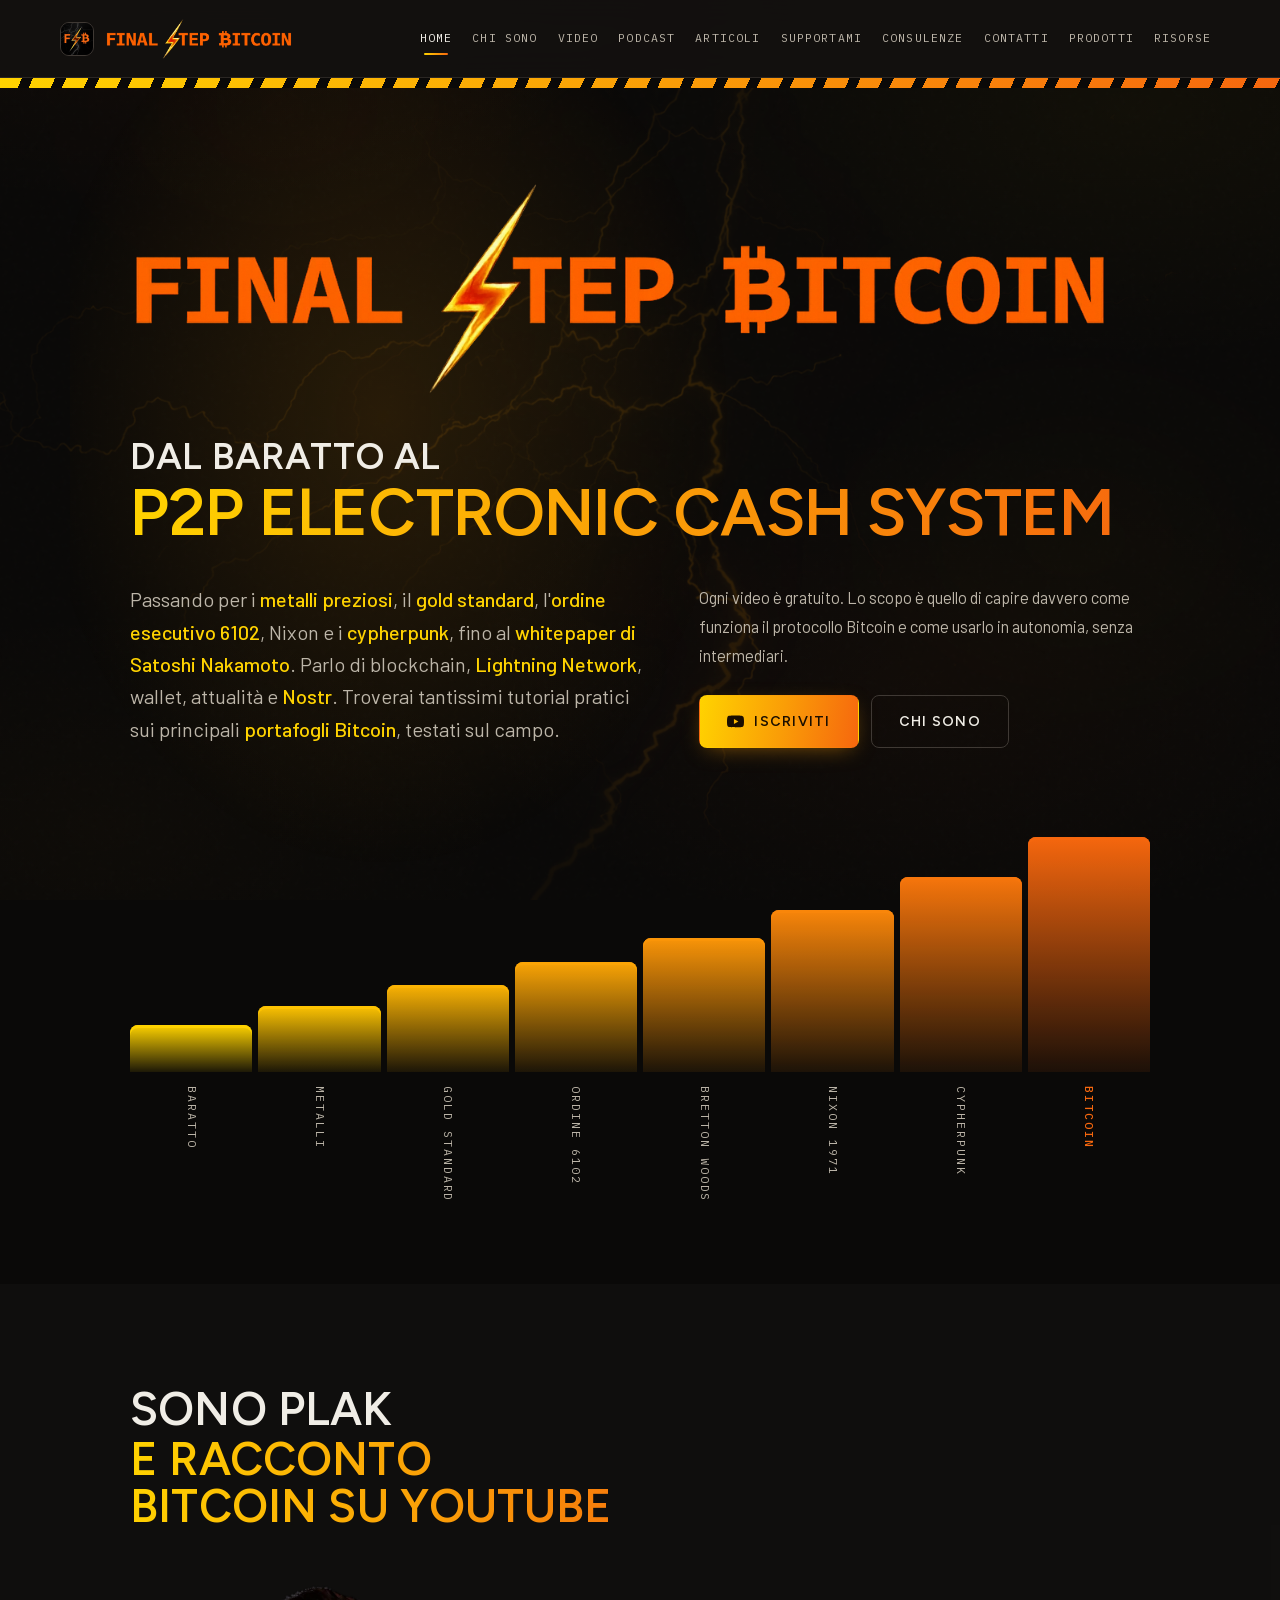
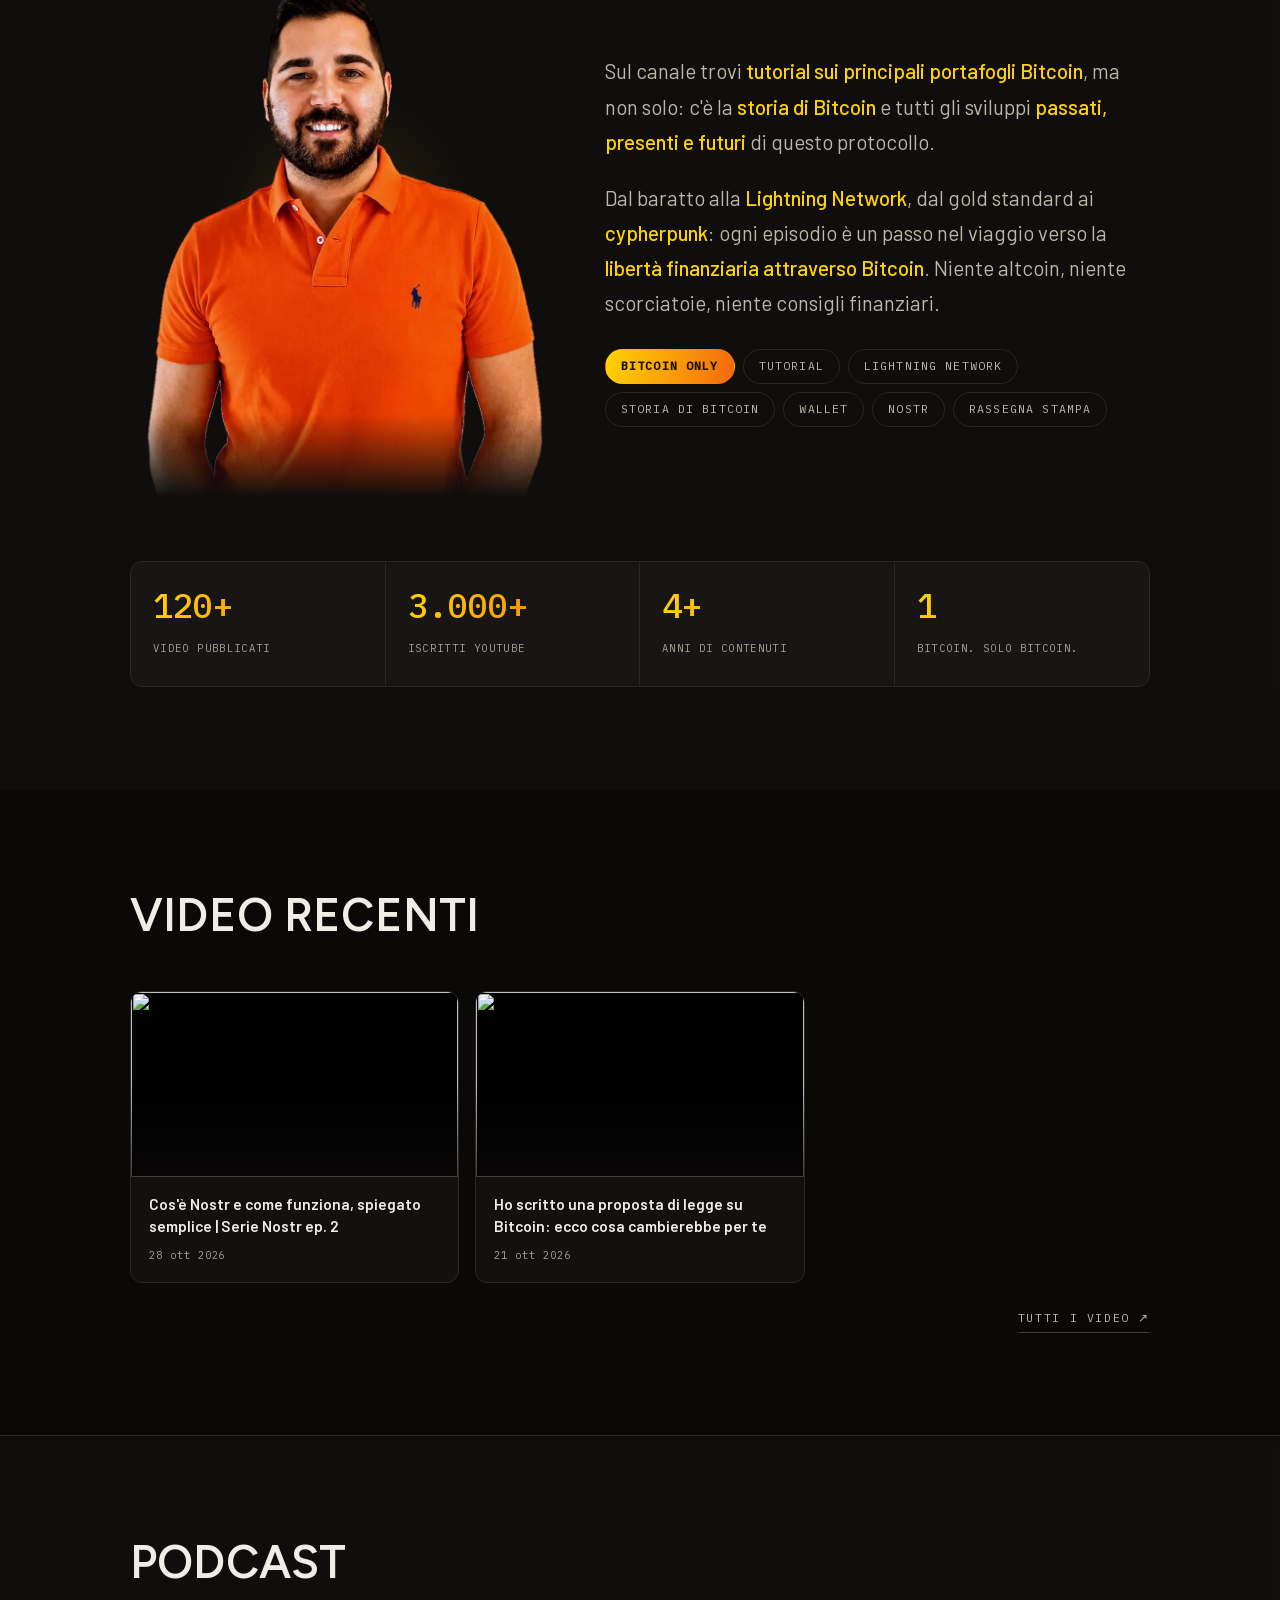
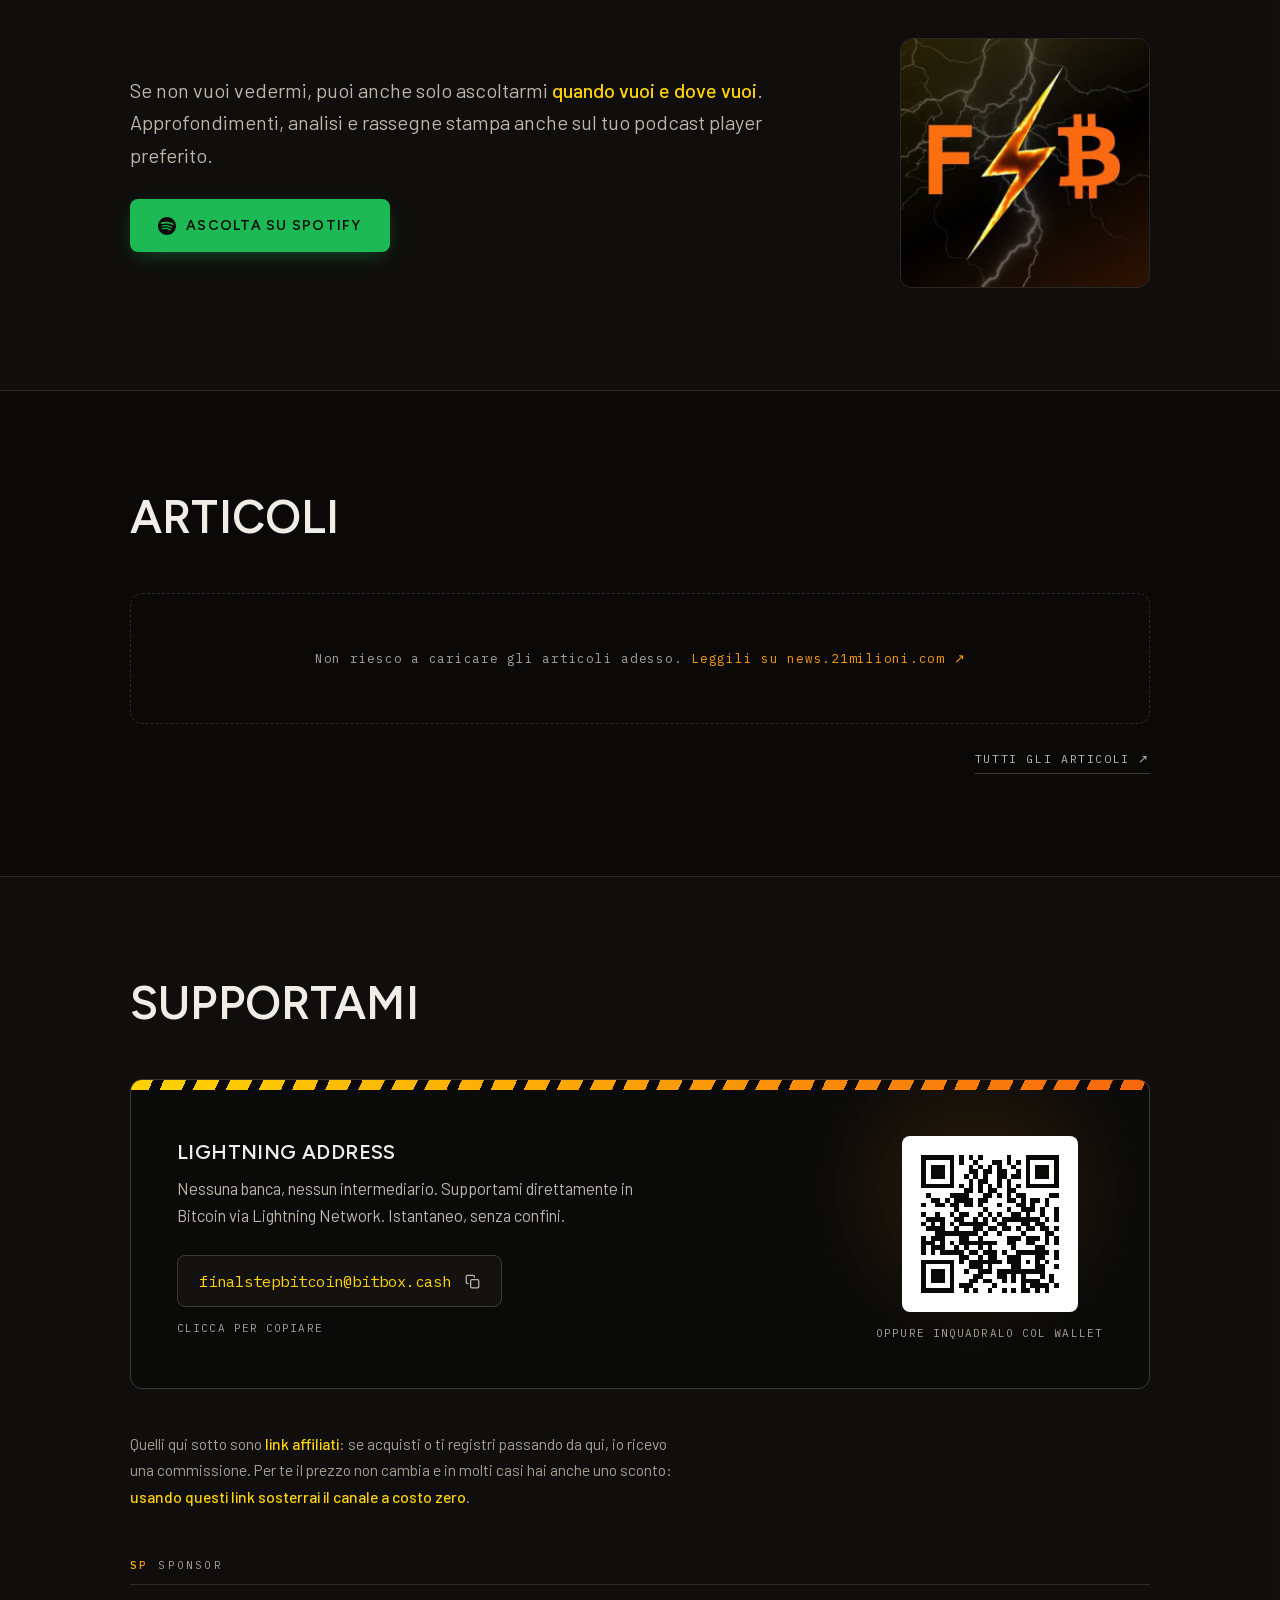
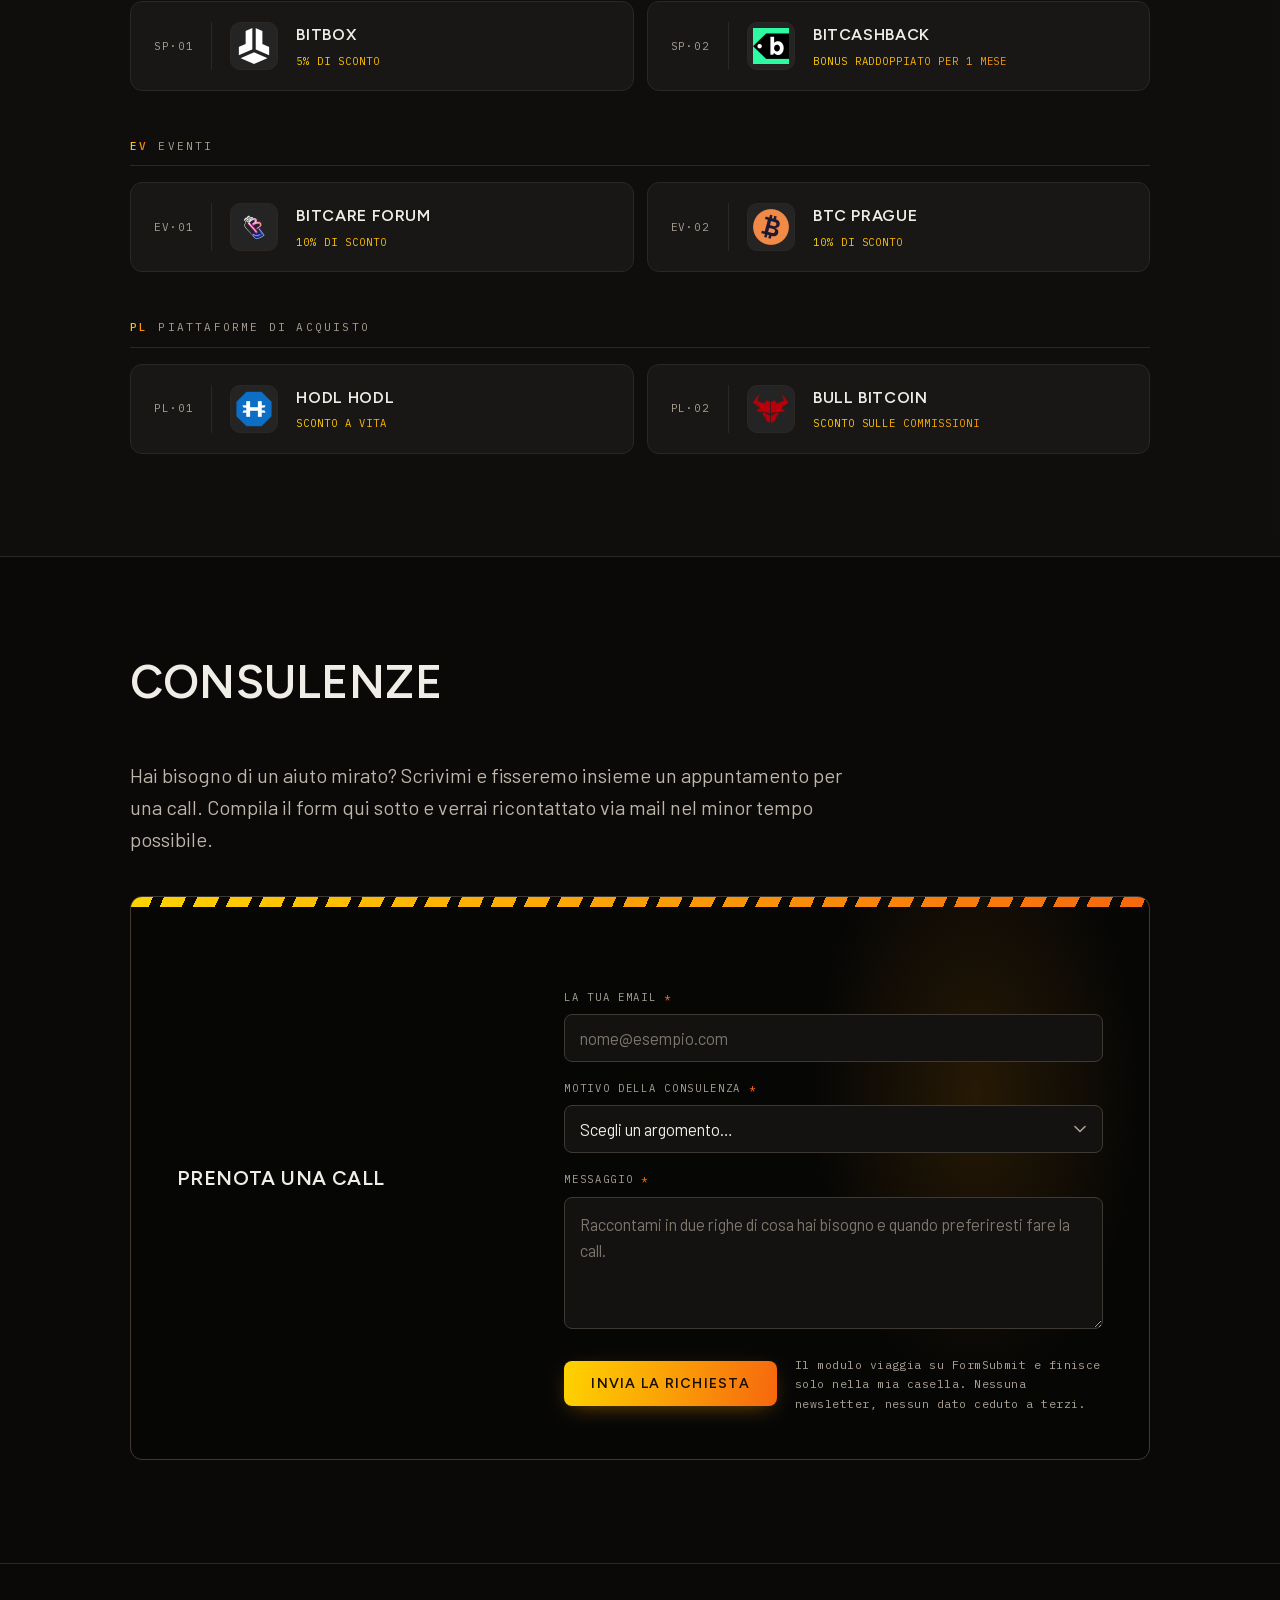
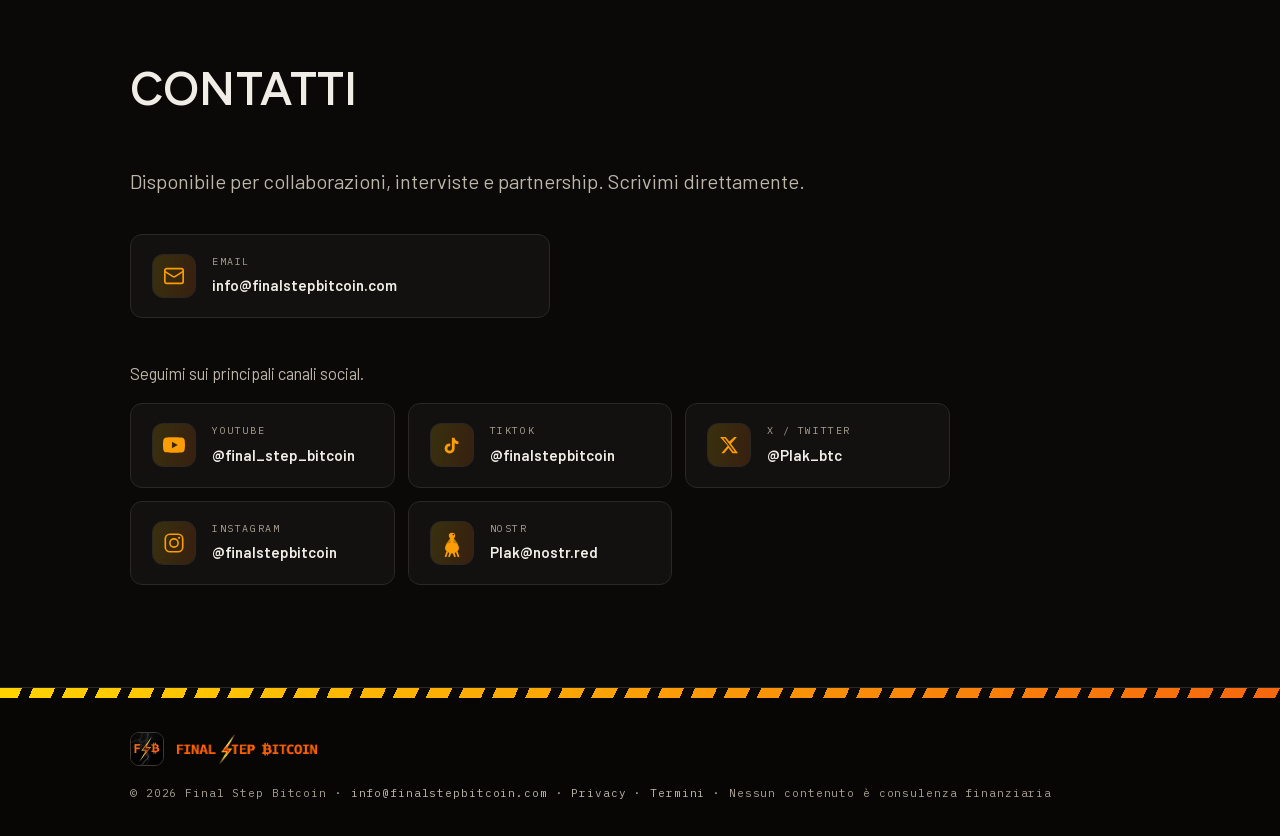
==== index.html @ 916a0907 "Video: aggiornato l'elenco dal canale YouTube" ====
<!DOCTYPE html>
<html lang="it">
<head>
<meta charset="UTF-8">
<meta name="viewport" content="width=device-width, initial-scale=1.0">
<title>Final Step Bitcoin — PLAK</title>
<meta name="description" content="Dal baratto al P2P Electronic Cash System. Tutorial, storia di Bitcoin, Lightning Network e Nostr. Il canale YouTube di PLAK.">
<meta property="og:title" content="Final Step Bitcoin — PLAK">
<meta property="og:description" content="Dal baratto al P2P Electronic Cash System. Tutorial, storia di Bitcoin, Lightning Network e Nostr.">
<meta property="og:type" content="website">
<meta name="twitter:card" content="summary_large_image">
<meta name="theme-color" content="#0A0908">
<link rel="icon" href="img/favicon-32.png" sizes="32x32">
<link rel="apple-touch-icon" href="img/apple-touch-icon.png">
<!-- I caratteri stanno in casa nostra, non sui server di Google:
     spiegazione dentro font/caratteri.css -->
<link href="font/caratteri.css" rel="stylesheet">
<link rel="stylesheet" href="stile.css">
</head>
<body>

<!-- gli strati dello sfondo: stanno dietro a tutto e non sono cliccabili -->
<div class="sfondo" aria-hidden="true">
  <span class="fulmini"></span>
  <span class="aurora aurora--1"></span>
  <span class="aurora aurora--2"></span>
  <span class="grana"></span>
</div>

<!-- ══════════ NAV ══════════ -->
<div class="nav-shell">
  <nav>
    <a href="#home" class="brand">
      <img class="marchio" src="img/logo.webp" width="34" height="34" alt="">
      <img class="scritta" src="img/scritta.webp?v=3" width="1219" height="275" alt="Final Step Bitcoin">
    </a>
    <div class="nav-links" id="navlinks">
      <a href="#home" class="on">Home</a>
      <a href="#chi-sono">Chi sono</a>
      <a href="#video">Video</a>
      <a href="#podcast">Podcast</a>
      <a href="#articoli">Articoli</a>
      <a href="#supportami">Supportami</a>
      <a href="#consulenze">Consulenze</a>
      <a href="#contatti">Contatti</a>
      <!-- Ultima voce, e l'unica che porta FUORI da questa pagina:
           le risorse stanno in risorse.html, non qui dentro. -->
      <a href="prodotti.html">Prodotti</a>
      <a href="risorse.html">Risorse</a>
    </div>
    <button class="burger" id="burger" aria-label="Apri il menu" aria-expanded="false" aria-controls="navlinks">&#9776;</button>
  </nav>
  <div class="hazard" aria-hidden="true"></div>
</div>

<!-- ══════════ HOME ══════════ -->
<div id="home">
  <header class="hero wrap">
    <!-- Il logo del canale in grande: e' la prima cosa che si vede, e
         richiama subito YouTube. Su schermo stretto passa alla versione
         con una parola per riga, cosi le lettere restano grandi. -->
    <img class="hero-logo hero-logo--riga" src="img/scritta.webp?v=3"
         width="1219" height="275" alt="Final Step Bitcoin" fetchpriority="high" decoding="async">
    <img class="hero-logo hero-logo--righe" src="img/scritta-righe.webp?v=2"
         width="473" height="484" alt="Final Step Bitcoin" decoding="async">
    <!-- Il nome del canale sta già nella barra in alto, nel lettering
         originale. Qui riprendo il sottotitolo storico del logo: non
         ripete la parola "Bitcoin" e cita il titolo del whitepaper,
         "Bitcoin: A Peer-to-Peer Electronic Cash System". -->
    <h1 class="hero-titolo">
      <span class="t-su">Dal baratto al</span>
      <span class="t-giu grad-text">P2P Electronic Cash System</span>
    </h1>

    <div class="hero-body">
      <p class="lede">
        Passando per i <em>metalli preziosi</em>, il <em>gold standard</em>,
        l'<em>ordine esecutivo 6102</em>, Nixon e i <em>cypherpunk</em>, fino al
        <em>whitepaper di Satoshi Nakamoto</em>. Parlo di blockchain, <em>Lightning Network</em>,
        wallet, attualità e <em>Nostr</em>. Troverai tantissimi tutorial pratici sui principali
        <em>portafogli Bitcoin</em>, testati sul campo.
      </p>
      <div>
        <p class="note">
          Ogni video è gratuito. Lo scopo è quello di capire davvero come funziona
          il protocollo Bitcoin e come usarlo in autonomia, senza intermediari.
        </p>
        <div class="hero-cta">
          <a href="https://www.youtube.com/@final_step_bitcoin" target="_blank" rel="noopener" class="btn btn--fill">
            <svg width="17" height="17" viewBox="0 0 24 24" fill="currentColor" aria-hidden="true"><path d="M23.5 6.2a3 3 0 0 0-2.1-2.1C19.5 3.5 12 3.5 12 3.5s-7.5 0-9.4.5A3 3 0 0 0 .5 6.2C0 8.1 0 12 0 12s0 3.9.5 5.8a3 3 0 0 0 2.1 2.1c1.9.5 9.4.5 9.4.5s7.5 0 9.4-.5a3 3 0 0 0 2.1-2.1C24 15.9 24 12 24 12s0-3.9-.5-5.8zM9.8 15.5V8.5l6.3 3.5-6.3 3.5z"/></svg>
            Iscriviti
          </a>
          <a href="#chi-sono" class="btn btn--line">Chi sono</a>
        </div>
      </div>
    </div>

    <div class="scala-wrap rise">
      <div class="scala-bars" aria-hidden="true">
        <div class="grad" style="--h:20%;--c:#FFD300"></div>
        <div class="grad" style="--h:28%;--c:#FEC402"></div>
        <div class="grad" style="--h:37%;--c:#FCB404"></div>
        <div class="grad" style="--h:47%;--c:#FBA506"></div>
        <div class="grad" style="--h:57%;--c:#FA9508"></div>
        <div class="grad" style="--h:69%;--c:#F9860A"></div>
        <div class="grad" style="--h:83%;--c:#F7760C"></div>
        <div class="grad" style="--h:100%;--c:#F6670E"></div>
      </div>
      <ol class="scala-labs">
        <li class="lab" style="--c:#FFD300"><span>Baratto</span></li>
        <li class="lab" style="--c:#FEC402"><span>Metalli</span></li>
        <li class="lab" style="--c:#FCB404"><span>Gold standard</span></li>
        <li class="lab" style="--c:#FBA506"><span>Ordine 6102</span></li>
        <li class="lab" style="--c:#FA9508"><span>Bretton Woods</span></li>
        <li class="lab" style="--c:#F9860A"><span>Nixon 1971</span></li>
        <li class="lab" style="--c:#F7760C"><span>Cypherpunk</span></li>
        <li class="lab lab--end" style="--c:#F6670E"><span>Bitcoin</span></li>
      </ol>
    </div>
  </header>

</div>

<!-- ══════════ 01 · CHI SONO ══════════ -->
<section class="sec sec--alt" id="chi-sono">
  <div class="wrap">
    <div class="sec-head rise">
      <h2 class="titolo-due">
        <span class="t-su">Sono PLAK</span>
        <span class="t-giu grad-text">e racconto Bitcoin su YouTube</span>
      </h2>
    </div>
    <div class="about rise">
      <div class="about-img">
        <!-- il "?v=3" serve a forzare il browser a riscaricare la foto:
             senza, continuerebbe a mostrare quella vecchia dalla cache.
             Se la cambi di nuovo, alza il numero -->
        <img src="img/plak.webp?v=7" width="880" height="1054" alt="PLAK, autore di Final Step Bitcoin" loading="lazy" decoding="async">
      </div>
      <div class="about-txt">
        <p class="note">
          Sul canale trovi <em>tutorial sui principali portafogli Bitcoin</em>, ma non solo:
          c'è la <em>storia di Bitcoin</em> e tutti gli sviluppi <em>passati, presenti e futuri</em>
          di questo protocollo.
        </p>
        <p class="note">
          Dal baratto alla <em>Lightning Network</em>, dal gold standard ai <em>cypherpunk</em>:
          ogni episodio è un passo nel viaggio verso la <em>libertà finanziaria attraverso Bitcoin</em>.
          Niente altcoin, niente scorciatoie, niente consigli finanziari.
        </p>
        <div class="pills">
          <span class="pill pill--key">Bitcoin only</span>
          <span class="pill">Tutorial</span>
          <span class="pill">Lightning Network</span>
          <span class="pill">Storia di Bitcoin</span>
          <span class="pill">Wallet</span>
          <span class="pill">Nostr</span>
          <span class="pill">Rassegna stampa</span>
        </div>
      </div>
    </div>

    <!-- i numeri stanno qui, non in apertura: sono dati su di me,
         quindi appartengono a "Chi sono" -->
    <div class="stats rise" style="margin-top:clamp(40px,5vw,64px)">
      <div class="stat"><b data-target="120">0</b><span>Video pubblicati</span></div>
      <div class="stat"><b data-target="3000">0</b><span>Iscritti YouTube</span></div>
      <div class="stat"><b data-target="4">0</b><span>Anni di contenuti</span></div>
      <div class="stat"><b>1</b><span>Bitcoin. Solo Bitcoin.</span></div>
    </div>
  </div>
</section>

<!-- ══════════ 02 · VIDEO ══════════ -->
<section class="sec" id="video">
  <div class="wrap">
    <div class="sec-head rise">
      <h2>Video recenti</h2>
    </div>
    <div class="vgrid rise" id="vgrid">
      <!-- VIDEO:INIZIO — scritto dal compito automatico (.github/scripts/aggiorna-video.py).
           Non modificare a mano: al prossimo aggiornamento verrebbe sovrascritto. -->
      <a href="https://www.youtube.com/watch?v=S27VsoYeMrQ" target="_blank" rel="noopener" class="vcard"><span class="vthumb"><img src="https://img.youtube.com/vi/S27VsoYeMrQ/mqdefault.jpg" alt="" loading="lazy" decoding="async"><span class="vplay"><svg viewBox="0 0 24 24" aria-hidden="true"><path d="M8 5v14l11-7z"/></svg></span></span><span class="vinfo"><span class="vtitle">Cos&#x27;è Nostr e come funziona, spiegato semplice | Serie Nostr ep. 2</span><span class="vdate">28 ott 2026</span></span></a>
      <a href="https://www.youtube.com/watch?v=kK3PKyAey1Q" target="_blank" rel="noopener" class="vcard"><span class="vthumb"><img src="https://img.youtube.com/vi/kK3PKyAey1Q/mqdefault.jpg" alt="" loading="lazy" decoding="async"><span class="vplay"><svg viewBox="0 0 24 24" aria-hidden="true"><path d="M8 5v14l11-7z"/></svg></span></span><span class="vinfo"><span class="vtitle">Ho scritto una proposta di legge su Bitcoin: ecco cosa cambierebbe per te</span><span class="vdate">21 ott 2026</span></span></a>
      <!-- VIDEO:FINE -->
    </div>
    <div class="more">
      <a href="https://www.youtube.com/@final_step_bitcoin" target="_blank" rel="noopener">Tutti i video ↗</a>
    </div>
  </div>
</section>

<hr class="rule">

<!-- ══════════ 03 · PODCAST ══════════ -->
<section class="sec sec--alt" id="podcast">
  <div class="wrap">
    <div class="sec-head rise">
      <h2>Podcast</h2>
    </div>
    <div class="pod rise">
      <div>
        <p class="lede" style="margin-bottom:28px">
          Se non vuoi vedermi, puoi anche solo ascoltarmi <em>quando vuoi e dove vuoi</em>.
          Approfondimenti, analisi e rassegne stampa anche sul tuo podcast player preferito.
        </p>
        <a href="https://open.spotify.com/search/Final%20Step%20Bitcoin" target="_blank" rel="noopener" class="btn btn--spotify">
          <svg width="18" height="18" viewBox="0 0 24 24" fill="currentColor" aria-hidden="true"><path d="M12 0C5.4 0 0 5.4 0 12s5.4 12 12 12 12-5.4 12-12S18.66 0 12 0zm5.52 17.34c-.24.36-.66.48-1.02.24-2.82-1.74-6.36-2.1-10.56-1.14-.42.12-.78-.18-.9-.54-.12-.42.18-.78.54-.9 4.56-1.02 8.52-.6 11.64 1.32.42.18.48.66.3 1.02zm1.44-3.3c-.3.42-.84.6-1.26.3-3.24-1.98-8.16-2.58-11.94-1.38-.48.12-1.02-.12-1.14-.6-.12-.48.12-1.02.6-1.14 4.38-1.32 9.78-.66 13.5 1.62.36.18.54.78.24 1.2zm.12-3.36C15.24 8.4 8.82 8.16 5.16 9.3c-.6.18-1.2-.18-1.38-.72-.18-.6.18-1.2.72-1.38C8.64 5.9 15.72 6.18 20.1 8.76c.54.3.72 1.02.42 1.56-.3.42-1.02.6-1.44.36z"/></svg>
          Ascolta su Spotify
        </a>
      </div>
      <div class="pod-art">
        <img src="img/logo.webp" width="512" height="512" alt="" loading="lazy" decoding="async">
      </div>
    </div>
  </div>
</section>

<hr class="rule">

<!-- ══════════ 04 · ARTICOLI ══════════ -->
<section class="sec" id="articoli">
  <div class="wrap">
    <div class="sec-head rise">
      <h2>Articoli</h2>
    </div>
    <div id="artbox" class="rise">
      <div class="loading">Caricamento articoli…</div>
    </div>
    <div class="more">
      <a href="https://news.21milioni.com/npub17ugguepv89nvdrd72j7j25ymuts6w3d3lnsg6f0xgm2ah8zskhqq3v5ulj.html" target="_blank" rel="noopener">Tutti gli articoli ↗</a>
    </div>
  </div>
</section>

<hr class="rule">


<!-- ══════════ 05 · SUPPORTAMI ══════════ -->
<section class="sec sec--alt" id="supportami">
  <div class="wrap">
    <div class="sec-head rise">
      <h2>Supportami</h2>
    </div>

    <div class="ln rise">
      <div class="hazard" aria-hidden="true"></div>
      <div class="ln-in">
        <div>
          <h3>Lightning Address</h3>
          <p class="ln-sub">
            Nessuna banca, nessun intermediario. Supportami direttamente in Bitcoin
            via Lightning Network. Istantaneo, senza confini.
          </p>
          <button class="ln-addr" id="lnbtn" type="button">
            <span id="lntext">finalstepbitcoin@bitbox.cash</span>
            <svg viewBox="0 0 24 24" fill="none" stroke-width="2" stroke-linecap="round" stroke-linejoin="round" aria-hidden="true"><rect x="9" y="9" width="13" height="13" rx="2"/><path d="M5 15H4a2 2 0 0 1-2-2V4a2 2 0 0 1 2-2h9a2 2 0 0 1 2 2v1"/></svg>
          </button>
          <p class="ln-hint" id="lnhint" role="status">Clicca per copiare</p>
        </div>
        <!-- IL QR DELLO STESSO INDIRIZZO. E' un file fisso (img/qr-lightning.svg),
             creato col generatore di QR del Mac: nessun servizio esterno.
             Se un giorno cambia il Lightning Address, va rifatto anche lui,
             insieme alle due righe con l'indirizzo scritto (qui sopra e nello
             script in fondo alla pagina). -->
        <figure class="ln-qr">
          <img src="img/qr-lightning.svg" width="176" height="176"
               alt="QR code del Lightning Address finalstepbitcoin@bitbox.cash">
          <figcaption>Oppure inquadralo col wallet</figcaption>
        </figure>
      </div>
    </div>

    <!-- TRASPARENZA SUI LINK AFFILIATI.
         Sta PRIMA delle schede, non dopo: la legge chiede che la natura
         commerciale si veda subito, senza che il visitatore debba fare
         qualcosa (scorrere, cliccare, aprire un menu). Se un domani
         sposti i blocchi, questa riga deve restare sopra a tutti. -->
    <p class="affiliati rise">
      Quelli qui sotto sono <em>link affiliati</em>: se acquisti o ti registri
      passando da qui, io ricevo una commissione. Per te il prezzo non cambia e in
      molti casi hai anche uno sconto: <em>usando questi link sosterrai il canale
      a costo zero</em>.
    </p>

    <!-- I LOGHI. Ogni scheda cerca il proprio file dentro img/sponsor/.
         Se il file non c'è ancora, il JavaScript in fondo alla pagina
         toglie il riquadro e la scheda torna com'era: non resta mai un
         quadrato vuoto o l'icona di immagine rotta. Per aggiungerne uno
         basta salvare il file col nome esatto scritto qui sotto. -->
    <div class="ref-group rise">
      <p class="ref-lbl"><b>SP</b> Sponsor</p>
      <div class="refs">
        <a href="https://bitbox.swiss/finalstepbitcoin" target="_blank" rel="noopener" class="ref">
          <span class="ref-code">SP·01</span>
          <span class="ref-logo"><img src="img/sponsor/bitbox.png" alt="" decoding="async"></span>
          <span class="ref-name">BitBox</span>
          <span class="ref-badge">5% di sconto</span>
        </a>
        <a href="https://bitcashback.net/l/finalstepbitcoin" target="_blank" rel="noopener" class="ref">
          <span class="ref-code">SP·02</span>
          <span class="ref-logo"><img src="img/sponsor/bitcashback.png" alt="" decoding="async"></span>
          <span class="ref-name">BitCashback</span>
          <span class="ref-badge">Bonus raddoppiato per 1 mese</span>
        </a>
      </div>
    </div>

    <div class="ref-group rise">
      <p class="ref-lbl"><b>EV</b> Eventi</p>
      <div class="refs">
        <a href="https://bitcareforum.it/#biglietti" target="_blank" rel="noopener" class="ref">
          <span class="ref-code">EV·01</span>
          <span class="ref-logo"><img src="img/sponsor/bitcare-forum.png" alt="" decoding="async"></span>
          <span class="ref-name">BitCare Forum</span>
          <span class="ref-badge">10% di sconto</span>
        </a>
        <a href="https://btcprg.me/PLAK" target="_blank" rel="noopener" class="ref">
          <span class="ref-code">EV·02</span>
          <span class="ref-logo"><img src="img/sponsor/btc-prague.png" alt="" decoding="async"></span>
          <span class="ref-name">BTC Prague</span>
          <span class="ref-badge">10% di sconto</span>
        </a>
      </div>
    </div>

    <div class="ref-group rise">
      <p class="ref-lbl"><b>PL</b> Piattaforme di acquisto</p>
      <div class="refs">
        <a href="https://hodlhodl.com/join/JJNE" target="_blank" rel="noopener" class="ref">
          <span class="ref-code">PL·01</span>
          <span class="ref-logo"><img src="img/sponsor/hodl-hodl.png" alt="" decoding="async"></span>
          <span class="ref-name">Hodl Hodl</span>
          <span class="ref-badge">Sconto a vita</span>
        </a>
        <a href="https://app.bullbitcoin.com/registration/plak" target="_blank" rel="noopener" class="ref">
          <span class="ref-code">PL·02</span>
          <span class="ref-logo"><img src="img/sponsor/bull-bitcoin.png" alt="" decoding="async"></span>
          <span class="ref-name">Bull Bitcoin</span>
          <span class="ref-badge">Sconto sulle commissioni</span>
        </a>
      </div>
    </div>
  </div>
</section>

<hr class="rule">

<!-- ══════════ 06 · CONSULENZE ══════════ -->
<section class="sec" id="consulenze">
  <div class="wrap">
    <div class="sec-head rise">
      <h2>Consulenze</h2>
    </div>
    <!-- la spiegazione sta fuori dal riquadro: prima si legge di cosa si
         tratta, poi si entra nel riquadro e si compila. Dentro al box
         resta solo l'azione. -->
    <p class="lede rise" style="margin-bottom:clamp(28px,3.5vw,40px)">
      Hai bisogno di un aiuto mirato? Scrivimi e fisseremo insieme un appuntamento
      per una call. Compila il form qui sotto e verrai ricontattato via mail
      nel minor tempo possibile.
    </p>

    <div class="ln rise">
      <div class="hazard" aria-hidden="true"></div>
      <div class="ln-in">
        <h3>Prenota una call</h3>

        <!-- IL MODULO.
             Un sito fatto di sole pagine non sa spedire email da solo: serve
             qualcuno che riceva il modulo e te lo giri in casella. Qui lo fa
             FormSubmit, che non chiede registrazione.
             ATTENZIONE, DA FARE UNA VOLTA SOLA: la prima volta che qualcuno
             invia il modulo, FormSubmit ti manda una mail a
             info@finalstepbitcoin.com con un link di conferma. Finché non lo
             clicchi, i messaggi non arrivano. Prova tu stesso a inviarne uno
             appena il sito è online.
             Se ti arriva spam, cambia _captcha da "false" a "true": chi invia
             dovrà superare un controllo antirobot. -->
        <form class="form" action="https://formsubmit.co/info@finalstepbitcoin.com" method="POST">
          <input type="hidden" name="_subject" value="Richiesta di consulenza dal sito">
          <input type="hidden" name="_template" value="table">
          <input type="hidden" name="_captcha" value="false">
          <!-- campo trappola per i robot: chi legge non lo vede -->
          <input type="text" name="_honey" class="esca" tabindex="-1" autocomplete="off" aria-hidden="true">

          <label class="field">
            <span class="field-lbl">La tua email <i>*</i></span>
            <input type="email" name="email" required placeholder="nome@esempio.com" autocomplete="email">
          </label>

          <label class="field">
            <span class="field-lbl">Motivo della consulenza <i>*</i></span>
            <select name="Motivo della consulenza" required>
              <option value="">Scegli un argomento…</option>
              <option>Primi passi con Bitcoin</option>
              <option>Wallet, backup e sicurezza</option>
              <option>Hardware wallet</option>
              <option>Lightning Network</option>
              <option>Nodo Bitcoin</option>
              <option>Nostr</option>
              <option>Collaborazioni e sponsorizzazioni</option>
              <option>Altro</option>
            </select>
          </label>

          <label class="field">
            <span class="field-lbl">Messaggio <i>*</i></span>
            <textarea name="Messaggio" required placeholder="Raccontami in due righe di cosa hai bisogno e quando preferiresti fare la call."></textarea>
          </label>

          <div class="form-foot">
            <button type="submit" class="btn btn--fill">Invia la richiesta</button>
            <p class="privacy">
              Il modulo viaggia su FormSubmit e finisce solo nella mia casella.
              Nessuna newsletter, nessun dato ceduto a terzi.
            </p>
          </div>
        </form>
      </div>
    </div>
  </div>
</section>

<hr class="rule">

<!-- ══════════ 07 · CONTATTI ══════════ -->
<section class="sec" id="contatti">
  <div class="wrap">
    <div class="sec-head rise">
      <h2>Contatti</h2>
    </div>
    <p class="lede" style="margin-bottom:36px">
      Disponibile per collaborazioni, interviste e partnership. Scrivimi direttamente.
    </p>
    <div class="contacts contacts--solo rise">
      <a href="mailto:info@finalstepbitcoin.com" class="contact">
        <span class="c-ic">
          <svg width="22" height="22" viewBox="0 0 24 24" fill="none" stroke="#FA9D07" stroke-width="1.8" stroke-linecap="round" stroke-linejoin="round" aria-hidden="true"><rect x="2" y="4" width="20" height="16" rx="2"/><path d="m22 7-8.97 5.7a1.94 1.94 0 0 1-2.06 0L2 7"/></svg>
        </span>
        <span class="c-txt"><span class="c-lbl">Email</span><span class="c-val">info@finalstepbitcoin.com</span></span>
      </a>
    </div>

    <p class="social-intro rise">Seguimi sui principali canali social.</p>
    <div class="socials rise">
      <a href="https://www.youtube.com/@final_step_bitcoin" target="_blank" rel="noopener" class="contact">
        <span class="c-ic">
          <svg width="22" height="22" viewBox="0 0 24 24" fill="#FA9D07" aria-hidden="true"><path d="M23.5 6.2a3 3 0 0 0-2.1-2.1C19.5 3.5 12 3.5 12 3.5s-7.5 0-9.4.5A3 3 0 0 0 .5 6.2C0 8.1 0 12 0 12s0 3.9.5 5.8a3 3 0 0 0 2.1 2.1c1.9.5 9.4.5 9.4.5s7.5 0 9.4-.5a3 3 0 0 0 2.1-2.1C24 15.9 24 12 24 12s0-3.9-.5-5.8zM9.8 15.5V8.5l6.3 3.5-6.3 3.5z"/></svg>
        </span>
        <span class="c-txt"><span class="c-lbl">YouTube</span><span class="c-val">@final_step_bitcoin</span></span>
      </a>
      <a href="https://www.tiktok.com/@finalstepbitcoin" target="_blank" rel="noopener" class="contact">
        <span class="c-ic">
          <svg width="21" height="21" viewBox="0 0 24 24" fill="#FA9D07" aria-hidden="true"><path d="M16.6 5.82A4.28 4.28 0 0 1 15.54 3h-3.09v12.4a2.59 2.59 0 0 1-2.59 2.5 2.59 2.59 0 0 1 0-5.18c.27 0 .52.04.76.12v-3.2a5.86 5.86 0 0 0-.76-.05 5.75 5.75 0 1 0 5.75 5.75V9.01a7.35 7.35 0 0 0 4.3 1.38V7.3a4.28 4.28 0 0 1-3.31-1.48z"/></svg>
        </span>
        <span class="c-txt"><span class="c-lbl">TikTok</span><span class="c-val">@finalstepbitcoin</span></span>
      </a>
      <a href="https://x.com/Plak_btc" target="_blank" rel="noopener" class="contact">
        <span class="c-ic">
          <svg width="20" height="20" viewBox="0 0 24 24" fill="#FA9D07" aria-hidden="true"><path d="M18.244 2.25h3.308l-7.227 8.26 8.502 11.24H16.17l-4.714-6.231-5.401 6.231H2.744l7.73-8.835L1.254 2.25H8.08l4.259 5.629L18.244 2.25zm-1.161 17.52h1.833L7.084 4.126H5.117z"/></svg>
        </span>
        <span class="c-txt"><span class="c-lbl">X / Twitter</span><span class="c-val">@Plak_btc</span></span>
      </a>
      <a href="https://www.instagram.com/finalstepbitcoin" target="_blank" rel="noopener" class="contact">
        <span class="c-ic">
          <svg width="22" height="22" viewBox="0 0 24 24" fill="none" stroke="#FA9D07" stroke-width="1.8" aria-hidden="true"><rect x="2.5" y="2.5" width="19" height="19" rx="5"/><circle cx="12" cy="12" r="4.5"/><circle cx="17.6" cy="6.4" r="1.2" fill="#FA9D07" stroke="none"/></svg>
        </span>
        <span class="c-txt"><span class="c-lbl">Instagram</span><span class="c-val">@finalstepbitcoin</span></span>
      </a>
      <a href="https://primal.net/p/nprofile1qqs0wyywvskrjekx3kl9f0f92zd79cd8gkclecydyhnyd4wmn3gttsqmry3ye" target="_blank" rel="noopener" class="contact">
        <span class="c-ic">
          <svg width="28" height="28" viewBox="0 0 80 80" fill="none" aria-hidden="true">
            <ellipse cx="40" cy="54" rx="20" ry="16" fill="#FA9D07"/>
            <rect x="35" y="22" width="10" height="32" rx="5" fill="#FA9D07"/>
            <ellipse cx="40" cy="19" rx="9" ry="8" fill="#FA9D07"/>
            <ellipse cx="44" cy="16" rx="2.5" ry="2" fill="#131110"/>
            <path d="M37 28 L26 44" stroke="#FA9D07" stroke-width="6" stroke-linecap="round" opacity=".75"/>
            <path d="M43 28 L54 44" stroke="#FA9D07" stroke-width="6" stroke-linecap="round" opacity=".75"/>
            <line x1="26" y1="66" x2="22" y2="78" stroke="#FA9D07" stroke-width="5" stroke-linecap="round"/>
            <line x1="35" y1="69" x2="32" y2="78" stroke="#FA9D07" stroke-width="5" stroke-linecap="round"/>
            <line x1="45" y1="69" x2="48" y2="78" stroke="#FA9D07" stroke-width="5" stroke-linecap="round"/>
            <line x1="54" y1="66" x2="58" y2="78" stroke="#FA9D07" stroke-width="5" stroke-linecap="round"/>
          </svg>
        </span>
        <span class="c-txt"><span class="c-lbl">Nostr</span><span class="c-val">Plak@nostr.red</span></span>
      </a>
    </div>
  </div>
</section>

<!-- ══════════ FOOTER ══════════ -->
<footer>
  <div class="hazard" aria-hidden="true"></div>
  <div class="wrap foot">
    <a href="#home" class="brand">
      <img class="marchio" src="img/logo.webp" width="34" height="34" alt="" loading="lazy">
      <img class="scritta" src="img/scritta.webp?v=3" width="1219" height="275" alt="Final Step Bitcoin" loading="lazy">
    </a>
    <p class="foot-note">
      © <span id="year">2026</span> Final Step Bitcoin · <a href="mailto:info@finalstepbitcoin.com">info@finalstepbitcoin.com</a>
      · <a href="privacy.html">Privacy</a>
      · <a href="termini.html">Termini</a>
      · Nessun contenuto è consulenza finanziaria
    </p>
  </div>
</footer>

<script>
(function(){
  'use strict';
  var reduce = window.matchMedia('(prefers-reduced-motion: reduce)').matches;

  /* ── Menu mobile ── */
  var burger = document.getElementById('burger');
  var links  = document.getElementById('navlinks');
  burger.addEventListener('click', function(){
    var open = links.classList.toggle('open');
    burger.setAttribute('aria-expanded', open ? 'true' : 'false');
  });
  Array.prototype.forEach.call(links.querySelectorAll('a'), function(a){
    a.addEventListener('click', function(){
      links.classList.remove('open');
      burger.setAttribute('aria-expanded','false');
    });
  });

  /* ── Voce di menu attiva: vince sempre la sezione più in alto ── */
  var navA = links.querySelectorAll('a');
  /* "Risorse" non e' in questo elenco apposta: e' una pagina a se',
     non una sezione di questa pagina, quindi non si accende scorrendo. */
  var ids = ['home','chi-sono','video','podcast','articoli','supportami','consulenze','contatti'];
  if ('IntersectionObserver' in window) {
    var visible = {};
    var io = new IntersectionObserver(function(entries){
      entries.forEach(function(e){ visible[e.target.id] = e.isIntersecting; });
      var current = null;
      for (var i = 0; i < ids.length; i++) {
        if (visible[ids[i]]) { current = ids[i]; break; }
      }
      if (!current) return;
      Array.prototype.forEach.call(navA, function(a){ a.classList.remove('on'); });
      var t = links.querySelector('a[href="#' + current + '"]');
      if (t) t.classList.add('on');
    }, {threshold:0.15, rootMargin:'-74px 0px -45% 0px'});
    ids.forEach(function(id){
      var el = document.getElementById(id);
      if (el) io.observe(el);
    });
  }

  /* ── Comparsa in scorrimento ── */
  var risers = document.querySelectorAll('.rise');
  if (reduce || !('IntersectionObserver' in window)) {
    Array.prototype.forEach.call(risers, function(el){ el.classList.add('in'); });
  } else {
    var ro = new IntersectionObserver(function(en){
      en.forEach(function(e){
        if (!e.isIntersecting) return;
        e.target.classList.add('in');
        ro.unobserve(e.target);
      });
    }, {threshold:0.1, rootMargin:'0px 0px -6% 0px'});
    Array.prototype.forEach.call(risers, function(el){ ro.observe(el); });
  }

  /* ── Contatori ── */
  function count(el, target){
    if (reduce) { el.textContent = target.toLocaleString('it-IT') + '+'; return; }
    var t0 = performance.now(), dur = 1500;
    function tick(now){
      var p = Math.min((now - t0) / dur, 1);
      var v = Math.round((1 - Math.pow(1 - p, 3)) * target);
      el.textContent = v.toLocaleString('it-IT') + '+';
      if (p < 1) requestAnimationFrame(tick);
    }
    requestAnimationFrame(tick);
  }
  var stats = document.querySelector('.stats');
  if (stats && 'IntersectionObserver' in window) {
    var so = new IntersectionObserver(function(en){
      en.forEach(function(e){
        if (!e.isIntersecting) return;
        Array.prototype.forEach.call(e.target.querySelectorAll('[data-target]'), function(el){
          count(el, parseInt(el.dataset.target, 10));
          delete el.dataset.target;
        });
        so.unobserve(e.target);
      });
    }, {threshold:0.5});
    so.observe(stats);
  }

  /* ── Copia il Lightning Address ── */
  var LN = 'finalstepbitcoin@bitbox.cash';
  var lnBtn = document.getElementById('lnbtn');
  var lnHint = document.getElementById('lnhint');
  lnBtn.addEventListener('click', function(){
    function select(){
      var el = document.getElementById('lntext');
      var r = document.createRange();
      r.selectNodeContents(el);
      var s = window.getSelection();
      s.removeAllRanges(); s.addRange(r);
      lnHint.textContent = 'Selezionato — premi ⌘C per copiare';
    }
    function ok(){
      lnHint.textContent = '✓ Copiato negli appunti';
      lnHint.style.color = 'var(--yellow)';
      setTimeout(function(){
        lnHint.textContent = 'Clicca per copiare';
        lnHint.style.color = '';
      }, 2500);
    }
    if (navigator.clipboard && navigator.clipboard.writeText) {
      navigator.clipboard.writeText(LN).then(ok).catch(select);
    } else { select(); }
  });

  /* ── Loghi degli sponsor: se il file non c'è, la scheda si ricompatta ──
     Serve perché i loghi sono file che aggiungi a mano dentro img/sponsor/:
     finché non ci sono, il browser mostrerebbe l'icona di immagine rotta.
     Controllo sia le immagini che falliscono adesso, sia quelle che hanno
     già fallito prima che partisse questo script. */
  function niente(logo){
    if (!logo || !logo.parentNode) return;   /* già tolto: non fare nulla */
    var card = logo.parentNode;
    card.removeChild(logo);
    card.classList.add('ref--nologo');
  }
  Array.prototype.forEach.call(document.querySelectorAll('.ref-logo img'), function(img){
    img.addEventListener('error', function(){ niente(img.parentNode); });
    if (img.complete && img.naturalWidth === 0) niente(img.parentNode);
  });

  /* ── Anno nel footer ── */
  document.getElementById('year').textContent = new Date().getFullYear();

  /* ── Utilità ── */
  function esc(s){
    return String(s).replace(/[&<>"']/g, function(c){
      return {'&':'&amp;','<':'&lt;','>':'&gt;','"':'&quot;',"'":'&#39;'}[c];
    });
  }
  /* ── I PONTI VERSO YOUTUBE E NOSTR ──
     Il browser non può leggere le pagine di un altro sito, A MENO CHE
     quel sito non dia il permesso con l'intestazione
     "access-control-allow-origin". Chi lo dà si legge DIRETTAMENTE,
     senza intermediari: è il caso di news.21milioni.com, che sta su
     GitHub Pages e quel permesso lo manda a tutti (verificato il 27
     luglio 2026). YouTube invece non lo dà, quindi per i video il
     ponte serve per forza.
     Da qui la regola: prima si prova la strada diretta dove è
     possibile, e solo se fallisce si passa ai ponti. Meno intermediari
     significa più veloce, meno cose che si rompono e nessun indirizzo
     IP dei visitatori regalato a servizi di terzi.
     I ponti restano come rete di sicurezza. Prima ce n'era uno solo,
     allorigins, e quando era giù la sezione Articoli restava vuota —
     non per colpa nostra, ma il visitatore non lo sa.
     (Il 27 luglio 2026 allorigins era irraggiungibile per ore: è
     esattamente il guasto che ha fatto sparire gli articoli.)
     Ora ce ne sono cinque in fila: se il primo non risponde entro
     nove secondi si passa al successivo. L'ordine viene da prove
     misurate quel giorno, feed per feed:
       1. corsproxy.io  regge tutto, risposta sotto il secondo
       2. corsfix       regge tutto, poco meno di un secondo
       3. cors.eu.org   buono per gli articoli, YouTube lo rifiuta
                        (rifiuta subito, non fa perdere tempo)
       4. e 5. allorigins, due porte dello stesso servizio: ultima
                        riserva, era giù quel giorno ma per anni ha
                        funzionato.
     Sono servizi gratuiti e indipendenti fra loro: perché la sezione
     resti vuota devono cadere tutti insieme. Se un domani uno di essi
     chiude o chiede una registrazione, non si rompe niente: fallisce
     e si passa al successivo.
     Cambia anche la forma della risposta: quasi tutti restituiscono
     la pagina così com'è, mentre /get la incarta in un pacchetto con
     l'etichetta "contents" — da qui il campo "incartato". */
  /* la strada diretta: nessun intermediario, si chiede la pagina al
     sito che la ospita. In testa alla fila quando è praticabile. */
  var DIRETTO = {indirizzo:function(u){ return u; }, incartato:false};
  /* I ponti servono a leggere il feed di YouTube, che vieta la lettura
     diretta dal browser. Si provano in ordine: il primo che risponde vince.
     Vanno tenuti solo quelli utilizzabili da chiunque: corsproxy.io e
     corsfix.com sono stati tolti il 28 luglio 2026 perche' pretendono che
     il dominio sia registrato da loro, quindi rispondevano sempre 403 e
     facevano solo perdere tempo alla fila. */
  var PONTI = [
    {indirizzo:function(u){ return 'https://api.cors.lol/?url=' + encodeURIComponent(u); }, incartato:false},
    {indirizzo:function(u){ return 'https://api.allorigins.win/raw?url=' + encodeURIComponent(u); }, incartato:false},
    {indirizzo:function(u){ return 'https://api.allorigins.win/get?url=' + encodeURIComponent(u); }, incartato:true},
    {indirizzo:function(u){ return 'https://api.codetabs.com/v1/proxy?quest=' + encodeURIComponent(u); }, incartato:false},
    {indirizzo:function(u){ return 'https://cors.eu.org/' + u; }, incartato:false}
  ];
  var ATTESA = 9000;   /* millisecondi prima di dichiarare morto un ponte */

  function scarica(ponte, url){
    var opzioni = {cache:'no-store'};
    var timer = null;
    /* AbortController serve a mollare il colpo se il ponte non risponde:
       senza, una richiesta appesa terrebbe bloccata la sezione per sempre.
       Sui browser vecchi che non ce l'hanno si procede lo stesso, solo
       senza il taglio dei tempi. */
    if (typeof AbortController !== 'undefined') {
      var ctrl = new AbortController();
      opzioni.signal = ctrl.signal;
      timer = setTimeout(function(){ ctrl.abort(); }, ATTESA);
    }
    function basta(){ if (timer) clearTimeout(timer); }
    return fetch(ponte.indirizzo(url), opzioni)
      .then(function(r){
        if (!r.ok) throw new Error('http ' + r.status);
        if (!ponte.incartato) return r.text();
        return r.json().then(function(d){
          if (!d || !d.contents) throw new Error('risposta vuota');
          return d.contents;
        });
      })
      .then(function(testo){
        basta();
        /* una pagina di errore del ponte è corta: se quello che torna
           sta in poche righe, non è il feed che cercavamo */
        if (!testo || testo.length < 200) throw new Error('risposta troppo corta');
        return testo;
      })
      .catch(function(err){ basta(); throw err; });
  }

  /* prendi(url, diretto)
     diretto = true  -> prima si tenta senza intermediari (articoli)
     diretto = false -> si parte subito dai ponti (YouTube, che la
                        lettura diretta la vieta: provarci vorrebbe
                        dire solo buttare via mezzo secondo) */
  function prendi(url, diretto){
    var fila = diretto ? [DIRETTO].concat(PONTI) : PONTI;
    function prova(i){
      if (i >= fila.length) return Promise.reject(new Error('nessuna via disponibile'));
      return scarica(fila[i], url).catch(function(){ return prova(i + 1); });
    }
    return prova(0);
  }

  /* ── Ultimi video da YouTube ──
     NON si leggono più dal browser. Fino al 28 luglio 2026 la pagina
     andava a chiedere il feed di YouTube a ogni visita, passando per un
     servizio-ponte esterno: YouTube vieta la lettura diretta dal browser.
     Quei ponti sono gratuiti e di terzi, e cadono — quel giorno erano
     giù o saturi tutti insieme, e la sezione video sparì.

     Adesso l'elenco lo scrive il compito automatico su GitHub
     (.github/workflows/video.yml) direttamente dentro la pagina, una
     volta al giorno. Il visitatore riceve i video già pronti: più
     veloce, e senza dipendere da nessuno.

     I ponti qui sopra restano: servono ancora al ripiego degli articoli,
     che legge il sito di 21 Milioni se i relay non rispondono. */

  /* ══════════ ARTICOLI ══════════
     Gli articoli si leggono DA NOSTR, cioè dalla fonte originale: sono
     eventi di tipo 30023 (i post lunghi) firmati con la tua chiave.
     È la strada più diretta che esista — niente sito di mezzo, niente
     ponti — e funziona perché i relay parlano via WebSocket, che non
     ha le restrizioni che il browser impone alle pagine normali.

     PERCHÉ PIÙ DI UN RELAY. Nessun relay li ha tutti: il 27 luglio 2026
     angor e gulugulu ne avevano 5, nostr.mom e lang.relays 4, nos.lol 2.
     Interrogandoli insieme escono tutti e 7. È il funzionamento normale
     di Nostr: si chiede a più relay e si uniscono le risposte, buttando
     via i doppioni. Nota: relay.primal.net NON ha i tuoi articoli, pur
     essendo il client con cui li hai scritti — fa da cache per la sua
     app, non da archivio. Non ha senso metterlo qui.

     DOVE PORTANO I LINK. All'articolo su news.21milioni.com. L'indirizzo
     si ricostruisce dall'identificativo dell'evento (il tag "d"), che è
     esattamente il nome della pagina sul sito: verificati tutti e sette,
     rispondono tutti.

     SE I RELAY TACCIONO si ripiega sulla vecchia strada: leggere la
     pagina del sito e raccogliere i link. Così la sezione resta piena
     anche nel caso peggiore. */
  var FEED = 'https://news.21milioni.com/npub17ugguepv89nvdrd72j7j25ymuts6w3d3lnsg6f0xgm2ah8zskhqq3v5ulj.html';
  var CHIAVE = 'f7108e642c3966c68dbe54bd25509be2e1a745b1fce08d25e646d5db9c50b5c0';
  var RELAY = [
    'wss://relay.angor.io',
    'wss://relay.gulugulu.moe/foxtrot-xray-lantern',
    'wss://nostr.mom',
    'wss://lang.relays.land/it',
    'wss://nos.lol'
  ];
  var SITO_ARTICOLI = 'https://news.21milioni.com/';
  var ATTESA_RELAY = 7000;   /* oltre questo, ci si accontenta di ciò che è arrivato */
  var box = document.getElementById('artbox');

  /* L'ARCHIVIO IN MEMORIA. Tutto quello che si è saputo dai relay finora,
     con l'identificativo "d" dell'articolo come chiave. Ci scrivono sopra
     tutti i relay: chi arriva secondo con lo stesso articolo non fa danni. */
  var trovati = {};

  function elencoOrdinato(){
    var lista = [];
    for (var k in trovati) {
      if (Object.prototype.hasOwnProperty.call(trovati, k)) lista.push(trovati[k]);
    }
    /* dal più recente al più vecchio */
    lista.sort(function(a, b){ return b.quando - a.quando; });
    return lista;
  }

  /* Registra un evento. Torna true solo se ha cambiato qualcosa: serve a
     non ridisegnare la sezione ogni volta che un relay ripete un articolo
     che sappiamo già. */
  function registra(e){
    function tag(nome){
      var t = (e.tags || []).filter(function(x){ return x[0] === nome; })[0];
      return t ? t[1] : '';
    }
    var d = tag('d');
    var titolo = (tag('title') || '').replace(/\s+/g, ' ').trim();
    if (!d || !titolo) return false;
    /* se due relay hanno lo stesso articolo tengo la versione firmata più
       di recente: è quella corretta dall'autore */
    if (trovati[d] && trovati[d].firmato >= e.created_at) return false;
    trovati[d] = {
      url: SITO_ARTICOLI + encodeURIComponent(d) + '.html',
      title: titolo,
      copertina: tag('image'),
      quando: parseInt(tag('published_at'), 10) || e.created_at || 0,
      firmato: e.created_at
    };
    return true;
  }

  /* ── ASCOLTO PERMANENTE ──
     La differenza con una lettura secca: la connessione ai relay NON si
     chiude dopo la prima risposta, resta aperta in ascolto. Un relay, a
     sottoscrizione aperta, spinge da solo gli eventi nuovi che rientrano
     nella richiesta. Quindi quando pubblichi un articolo, chi ha la pagina
     aperta in quel momento se lo vede comparire senza toccare niente.

     Il primo disegno però non può aspettare all'infinito: si parte appena
     tutti i relay hanno detto "ti ho mandato tutto quello che ho" (EOSE),
     o comunque dopo sette secondi. Da lì in poi ogni novità ridisegna. */
  var connessioni = [];
  var giaDisegnato = false;

  function chiudiTutto(){
    connessioni.forEach(function(ws){ try { ws.close(); } catch (e) {} });
    connessioni = [];
  }

  function ascolta(alPrimoGiro){
    if (typeof WebSocket === 'undefined') { if (alPrimoGiro) alPrimoGiro(); return; }
    var rimasti = RELAY.length;
    var partito = false;
    function via(){
      if (partito || !alPrimoGiro) return;
      partito = true;
      alPrimoGiro();
    }
    var scadenza = setTimeout(via, ATTESA_RELAY);
    function unoHaFinito(){
      rimasti--;
      if (rimasti <= 0) { clearTimeout(scadenza); via(); }
    }

    RELAY.forEach(function(indirizzo){
      var ws;
      try { ws = new WebSocket(indirizzo); } catch (e) { unoHaFinito(); return; }
      connessioni.push(ws);
      var contato = false;
      function conta(){ if (contato) return; contato = true; unoHaFinito(); }
      /* un relay muto non deve tenere in ostaggio gli altri */
      setTimeout(conta, ATTESA_RELAY);

      ws.onopen = function(){
        ws.send(JSON.stringify(['REQ', 'fsb', {authors:[CHIAVE], kinds:[30023], limit:20}]));
      };
      /* attenzione: qui NON si chiude la connessione. Un errore o una
         chiusura contano solo come "questo relay ha finito di parlare". */
      ws.onerror = conta;
      ws.onclose = conta;
      ws.onmessage = function(ev){
        var m;
        try { m = JSON.parse(ev.data); } catch (e) { return; }
        if (m[0] === 'EOSE') { conta(); return; }
        if (m[0] === 'CLOSED') { conta(); return; }
        if (m[0] !== 'EVENT' || !m[2] || m[2].kind !== 30023) return;
        var novita = registra(m[2]);
        /* dopo il primo disegno, ogni novità aggiorna la pagina al volo */
        if (novita && giaDisegnato) disegnaSePossibile();
      };
    });
  }

  /* Rete di sicurezza. Le connessioni possono morire in silenzio: il Mac
     va in stop, il telefono cambia rete, il relay si riavvia. Ogni dieci
     minuti si ricomincia da capo con connessioni nuove. E quando torni
     sulla scheda dopo averla lasciata da parte, si ricontrolla subito. */
  var RIPASSO = 600000;
  function ricomincia(){
    chiudiTutto();
    ascolta(null);
  }
  setInterval(ricomincia, RIPASSO);
  var ultimoRitorno = 0;
  document.addEventListener('visibilitychange', function(){
    if (document.hidden) return;
    var ora = Date.now();
    if (ora - ultimoRitorno < 60000) return;   /* non a ogni cambio di scheda */
    ultimoRitorno = ora;
    ricomincia();
  });

  /* La vecchia strada, tenuta come ripiego: si legge la pagina del sito
     e si raccolgono i link agli articoli. */
  function dallaPagina(){
    return prendi(FEED, true).then(function(html){
      var doc = new DOMParser().parseFromString(html, 'text/html');
      var visti = {};
      var posts = [];
      Array.prototype.forEach.call(doc.querySelectorAll('a[href]'), function(a){
        var h = a.getAttribute('href') || '';
        if (h.indexOf('.html') === -1 || h.indexOf('npub') > -1) return;
        var head = a.querySelector('h1,h2,h3,h4');
        var title = head ? head.textContent : '';
        if (!title.trim()) {
          var im = a.querySelector('img[alt]');
          title = im ? im.getAttribute('alt') : '';
        }
        title = title.replace(/\s+/g, ' ').trim();
        if (title.length < 16) return;
        var full = h.indexOf('http') === 0 ? h : 'https://news.21milioni.com' + (h.charAt(0) === '/' ? h : '/' + h);
        if (visti[full]) return;
        visti[full] = 1;
        posts.push({url: full, title: title});
      });
      return posts;
    });
  }

  /* LE COPERTINE. Gli eventi Nostr portano l'indirizzo dell'immagine di
     copertina, ma sono i file originali caricati da Primal: pesano fra
     0,4 e 3,2 MB l'uno (misurati). Sei schede vorrebbero dire quattordici
     megabyte, che su rete mobile è inaccettabile.
     Quindi le faccio ridimensionare al volo da wsrv.nl, un servizio
     gratuito di ritaglio immagini: 640px di larghezza in formato webp
     porta la stessa copertina da 2,4 MB a 56 KB, quarantacinque volte
     meno. Se il servizio non risponde, l'immagine ripiega da sola
     sull'originale (ci pensa l'attributo onerror). */
  function copertina(url){
    return 'https://wsrv.nl/?url=' + encodeURIComponent(url) + '&w=640&output=webp&q=82';
  }

  function mostraArticoli(posts){
    if (!posts || !posts.length) throw new Error('vuoto');
    /* Con le copertine sto sulle schede, sei per due file piene. Senza
       (succede solo col ripiego dal sito, che le copertine non le vede)
       torno all'elenco di righe: meglio una lista pulita che schede
       con dei buchi al posto delle immagini. */
    var conCopertina = posts.filter(function(p){ return p.copertina; }).length === posts.length;

    if (conCopertina) {
      var cards = posts.slice(0, 6).map(function(p){
        var data = p.quando
          ? new Date(p.quando * 1000).toLocaleDateString('it-IT', {day:'2-digit', month:'short', year:'numeric'})
          : '';
        return '<a href="' + esc(p.url) + '" target="_blank" rel="noopener" class="acard">' +
          '<span class="vthumb">' +
            '<img src="' + esc(copertina(p.copertina)) + '" data-originale="' + esc(p.copertina) + '" ' +
              'alt="" loading="lazy" decoding="async">' +
            '<span class="vplay"><b>→</b></span>' +
          '</span>' +
          '<span class="vinfo">' +
            '<span class="vtitle">' + esc(p.title) + '</span>' +
            '<span class="vdate">' + esc(data) + '</span>' +
          '</span>' +
        '</a>';
      }).join('');
      box.innerHTML = '<div class="agrid">' + cards + '</div>';
      /* se il servizio di ridimensionamento non risponde, ogni immagine
         ripiega sul file originale su Blossom: pesante, ma meglio di un
         riquadro vuoto. Il controllo si disinnesca da solo dopo il primo
         tentativo, così non si entra in un ciclo infinito. */
      Array.prototype.forEach.call(box.querySelectorAll('img[data-originale]'), function(img){
        img.addEventListener('error', function(){
          var vero = img.getAttribute('data-originale');
          img.removeAttribute('data-originale');
          if (vero) img.src = vero;
        });
      });
      return;
    }

    var rows = posts.slice(0, 8).map(function(p, i){
      return '<a href="' + esc(p.url) + '" target="_blank" rel="noopener" class="art">' +
        '<span class="art-n">' + (i < 9 ? '0' : '') + (i + 1) + '</span>' +
        '<span class="art-t">' + esc(p.title) + '</span>' +
        '<span class="art-x">→</span>' +
      '</a>';
    }).join('');
    box.innerHTML = '<div class="arts">' + rows + '</div>';
  }

  /* Ridisegna solo se cambia davvero quello che si vede. Senza questo
     controllo, un relay che ripete i suoi articoli farebbe ricostruire la
     sezione da zero, con le immagini che sfarfallano sotto gli occhi. */
  var ultimaFirma = '';
  function disegnaSePossibile(){
    var lista = elencoOrdinato();
    if (!lista.length) return;
    var firma = lista.slice(0, 6).map(function(p){ return p.quando + p.title; }).join('|');
    if (firma === ultimaFirma) return;
    ultimaFirma = firma;
    mostraArticoli(lista);
    giaDisegnato = true;
  }

  /* Il via. Si apre l'ascolto sui relay; al primo giro, se è arrivato
     qualcosa lo si disegna, altrimenti si ripiega sulla pagina del sito.
     L'ascolto però resta acceso in entrambi i casi: se i relay si
     svegliano dopo, gli articoli veri prendono il posto del ripiego. */
  ascolta(function(){
    if (elencoOrdinato().length) { disegnaSePossibile(); return; }
    dallaPagina()
      .then(function(posts){
        mostraArticoli(posts);
        giaDisegnato = true;
      })
      .catch(function(){
        box.innerHTML = '<div class="loading">Non riesco a caricare gli articoli adesso. ' +
          '<a href="' + FEED + '" target="_blank" rel="noopener">Leggili su news.21milioni.com ↗</a></div>';
      });
  });
})();
</script>

<!-- Statistiche del sito. Lo script sta sul nostro sito, non sul loro CDN:
     spiegazione completa dentro counter.js. Per spegnere le statistiche
     basta cancellare questa riga. -->
<script src="counter.js" data-id="f5f23bd3-c357-4ac5-91c8-a65ffc2fc1d1" data-utcoffset="2"></script>
</body>
</html>
---- font/caratteri.css ----
/* ═══════════════════════════════════════════════════════════
   I CARATTERI DEL SITO — ospitati qui, non presi da Google

   Prima questi tre caratteri arrivavano dai server di Google: ogni
   visitatore, senza saperlo, ci si collegava e Google ne vedeva
   l'indirizzo IP. Dal 9 agosto 2026 i file stanno nella cartella
   font/ di questo sito e Google non c'entra piu' niente.

   Sono tutti e tre liberi, licenza SIL Open Font License 1.1:
     Barlow          — Jeremy Tribby
     IBM Plex Mono   — IBM
     Figtree         — Erik Kennedy
   Tenuti solo i sottoinsiemi latin e latin-ext: cirillico e
   vietnamita non servono e peserebbero il doppio.

   PER AGGIUNGERE UN PESO (es. il 300): va scaricato il file e
   aggiunto un blocco qui sotto. Non basta scriverlo nel CSS.
   ═══════════════════════════════════════════════════════════ */

@font-face {
  font-family: 'Barlow';
  font-style: normal;
  font-weight: 400;
  font-display: swap;
  src: url(barlow-400-latin-ext.woff2) format('woff2');
  unicode-range: U+0100-02BA, U+02BD-02C5, U+02C7-02CC, U+02CE-02D7, U+02DD-02FF, U+0304, U+0308, U+0329, U+1D00-1DBF, U+1E00-1E9F, U+1EF2-1EFF, U+2020, U+20A0-20AB, U+20AD-20C0, U+2113, U+2C60-2C7F, U+A720-A7FF;
}

@font-face {
  font-family: 'Barlow';
  font-style: normal;
  font-weight: 400;
  font-display: swap;
  src: url(barlow-400-latin.woff2) format('woff2');
  unicode-range: U+0000-00FF, U+0131, U+0152-0153, U+02BB-02BC, U+02C6, U+02DA, U+02DC, U+0304, U+0308, U+0329, U+2000-206F, U+20AC, U+2122, U+2191, U+2193, U+2212, U+2215, U+FEFF, U+FFFD;
}

@font-face {
  font-family: 'Barlow';
  font-style: normal;
  font-weight: 500;
  font-display: swap;
  src: url(barlow-500-latin-ext.woff2) format('woff2');
  unicode-range: U+0100-02BA, U+02BD-02C5, U+02C7-02CC, U+02CE-02D7, U+02DD-02FF, U+0304, U+0308, U+0329, U+1D00-1DBF, U+1E00-1E9F, U+1EF2-1EFF, U+2020, U+20A0-20AB, U+20AD-20C0, U+2113, U+2C60-2C7F, U+A720-A7FF;
}

@font-face {
  font-family: 'Barlow';
  font-style: normal;
  font-weight: 500;
  font-display: swap;
  src: url(barlow-500-latin.woff2) format('woff2');
  unicode-range: U+0000-00FF, U+0131, U+0152-0153, U+02BB-02BC, U+02C6, U+02DA, U+02DC, U+0304, U+0308, U+0329, U+2000-206F, U+20AC, U+2122, U+2191, U+2193, U+2212, U+2215, U+FEFF, U+FFFD;
}

@font-face {
  font-family: 'Barlow';
  font-style: normal;
  font-weight: 600;
  font-display: swap;
  src: url(barlow-600-latin-ext.woff2) format('woff2');
  unicode-range: U+0100-02BA, U+02BD-02C5, U+02C7-02CC, U+02CE-02D7, U+02DD-02FF, U+0304, U+0308, U+0329, U+1D00-1DBF, U+1E00-1E9F, U+1EF2-1EFF, U+2020, U+20A0-20AB, U+20AD-20C0, U+2113, U+2C60-2C7F, U+A720-A7FF;
}

@font-face {
  font-family: 'Barlow';
  font-style: normal;
  font-weight: 600;
  font-display: swap;
  src: url(barlow-600-latin.woff2) format('woff2');
  unicode-range: U+0000-00FF, U+0131, U+0152-0153, U+02BB-02BC, U+02C6, U+02DA, U+02DC, U+0304, U+0308, U+0329, U+2000-206F, U+20AC, U+2122, U+2191, U+2193, U+2212, U+2215, U+FEFF, U+FFFD;
}

@font-face {
  font-family: 'Barlow';
  font-style: normal;
  font-weight: 700;
  font-display: swap;
  src: url(barlow-700-latin-ext.woff2) format('woff2');
  unicode-range: U+0100-02BA, U+02BD-02C5, U+02C7-02CC, U+02CE-02D7, U+02DD-02FF, U+0304, U+0308, U+0329, U+1D00-1DBF, U+1E00-1E9F, U+1EF2-1EFF, U+2020, U+20A0-20AB, U+20AD-20C0, U+2113, U+2C60-2C7F, U+A720-A7FF;
}

@font-face {
  font-family: 'Barlow';
  font-style: normal;
  font-weight: 700;
  font-display: swap;
  src: url(barlow-700-latin.woff2) format('woff2');
  unicode-range: U+0000-00FF, U+0131, U+0152-0153, U+02BB-02BC, U+02C6, U+02DA, U+02DC, U+0304, U+0308, U+0329, U+2000-206F, U+20AC, U+2122, U+2191, U+2193, U+2212, U+2215, U+FEFF, U+FFFD;
}

@font-face {
  font-family: 'Figtree';
  font-style: normal;
  font-weight: 400;
  font-display: swap;
  src: url(figtree-400-latin-ext.woff2) format('woff2');
  unicode-range: U+0100-02BA, U+02BD-02C5, U+02C7-02CC, U+02CE-02D7, U+02DD-02FF, U+0304, U+0308, U+0329, U+1D00-1DBF, U+1E00-1E9F, U+1EF2-1EFF, U+2020, U+20A0-20AB, U+20AD-20C0, U+2113, U+2C60-2C7F, U+A720-A7FF;
}

@font-face {
  font-family: 'Figtree';
  font-style: normal;
  font-weight: 400;
  font-display: swap;
  src: url(figtree-400-latin.woff2) format('woff2');
  unicode-range: U+0000-00FF, U+0131, U+0152-0153, U+02BB-02BC, U+02C6, U+02DA, U+02DC, U+0304, U+0308, U+0329, U+2000-206F, U+20AC, U+2122, U+2191, U+2193, U+2212, U+2215, U+FEFF, U+FFFD;
}

@font-face {
  font-family: 'Figtree';
  font-style: normal;
  font-weight: 500;
  font-display: swap;
  src: url(figtree-500-latin-ext.woff2) format('woff2');
  unicode-range: U+0100-02BA, U+02BD-02C5, U+02C7-02CC, U+02CE-02D7, U+02DD-02FF, U+0304, U+0308, U+0329, U+1D00-1DBF, U+1E00-1E9F, U+1EF2-1EFF, U+2020, U+20A0-20AB, U+20AD-20C0, U+2113, U+2C60-2C7F, U+A720-A7FF;
}

@font-face {
  font-family: 'Figtree';
  font-style: normal;
  font-weight: 500;
  font-display: swap;
  src: url(figtree-500-latin.woff2) format('woff2');
  unicode-range: U+0000-00FF, U+0131, U+0152-0153, U+02BB-02BC, U+02C6, U+02DA, U+02DC, U+0304, U+0308, U+0329, U+2000-206F, U+20AC, U+2122, U+2191, U+2193, U+2212, U+2215, U+FEFF, U+FFFD;
}

@font-face {
  font-family: 'Figtree';
  font-style: normal;
  font-weight: 600;
  font-display: swap;
  src: url(figtree-600-latin-ext.woff2) format('woff2');
  unicode-range: U+0100-02BA, U+02BD-02C5, U+02C7-02CC, U+02CE-02D7, U+02DD-02FF, U+0304, U+0308, U+0329, U+1D00-1DBF, U+1E00-1E9F, U+1EF2-1EFF, U+2020, U+20A0-20AB, U+20AD-20C0, U+2113, U+2C60-2C7F, U+A720-A7FF;
}

@font-face {
  font-family: 'Figtree';
  font-style: normal;
  font-weight: 600;
  font-display: swap;
  src: url(figtree-600-latin.woff2) format('woff2');
  unicode-range: U+0000-00FF, U+0131, U+0152-0153, U+02BB-02BC, U+02C6, U+02DA, U+02DC, U+0304, U+0308, U+0329, U+2000-206F, U+20AC, U+2122, U+2191, U+2193, U+2212, U+2215, U+FEFF, U+FFFD;
}

@font-face {
  font-family: 'Figtree';
  font-style: normal;
  font-weight: 700;
  font-display: swap;
  src: url(figtree-700-latin-ext.woff2) format('woff2');
  unicode-range: U+0100-02BA, U+02BD-02C5, U+02C7-02CC, U+02CE-02D7, U+02DD-02FF, U+0304, U+0308, U+0329, U+1D00-1DBF, U+1E00-1E9F, U+1EF2-1EFF, U+2020, U+20A0-20AB, U+20AD-20C0, U+2113, U+2C60-2C7F, U+A720-A7FF;
}

@font-face {
  font-family: 'Figtree';
  font-style: normal;
  font-weight: 700;
  font-display: swap;
  src: url(figtree-700-latin.woff2) format('woff2');
  unicode-range: U+0000-00FF, U+0131, U+0152-0153, U+02BB-02BC, U+02C6, U+02DA, U+02DC, U+0304, U+0308, U+0329, U+2000-206F, U+20AC, U+2122, U+2191, U+2193, U+2212, U+2215, U+FEFF, U+FFFD;
}

@font-face {
  font-family: 'Figtree';
  font-style: normal;
  font-weight: 800;
  font-display: swap;
  src: url(figtree-800-latin-ext.woff2) format('woff2');
  unicode-range: U+0100-02BA, U+02BD-02C5, U+02C7-02CC, U+02CE-02D7, U+02DD-02FF, U+0304, U+0308, U+0329, U+1D00-1DBF, U+1E00-1E9F, U+1EF2-1EFF, U+2020, U+20A0-20AB, U+20AD-20C0, U+2113, U+2C60-2C7F, U+A720-A7FF;
}

@font-face {
  font-family: 'Figtree';
  font-style: normal;
  font-weight: 800;
  font-display: swap;
  src: url(figtree-800-latin.woff2) format('woff2');
  unicode-range: U+0000-00FF, U+0131, U+0152-0153, U+02BB-02BC, U+02C6, U+02DA, U+02DC, U+0304, U+0308, U+0329, U+2000-206F, U+20AC, U+2122, U+2191, U+2193, U+2212, U+2215, U+FEFF, U+FFFD;
}

@font-face {
  font-family: 'IBM Plex Mono';
  font-style: normal;
  font-weight: 400;
  font-display: swap;
  src: url(ibm-plex-mono-400-latin-ext.woff2) format('woff2');
  unicode-range: U+0100-02BA, U+02BD-02C5, U+02C7-02CC, U+02CE-02D7, U+02DD-02FF, U+0304, U+0308, U+0329, U+1D00-1DBF, U+1E00-1E9F, U+1EF2-1EFF, U+2020, U+20A0-20AB, U+20AD-20C0, U+2113, U+2C60-2C7F, U+A720-A7FF;
}

@font-face {
  font-family: 'IBM Plex Mono';
  font-style: normal;
  font-weight: 400;
  font-display: swap;
  src: url(ibm-plex-mono-400-latin.woff2) format('woff2');
  unicode-range: U+0000-00FF, U+0131, U+0152-0153, U+02BB-02BC, U+02C6, U+02DA, U+02DC, U+0304, U+0308, U+0329, U+2000-206F, U+20AC, U+2122, U+2191, U+2193, U+2212, U+2215, U+FEFF, U+FFFD;
}

@font-face {
  font-family: 'IBM Plex Mono';
  font-style: normal;
  font-weight: 500;
  font-display: swap;
  src: url(ibm-plex-mono-500-latin-ext.woff2) format('woff2');
  unicode-range: U+0100-02BA, U+02BD-02C5, U+02C7-02CC, U+02CE-02D7, U+02DD-02FF, U+0304, U+0308, U+0329, U+1D00-1DBF, U+1E00-1E9F, U+1EF2-1EFF, U+2020, U+20A0-20AB, U+20AD-20C0, U+2113, U+2C60-2C7F, U+A720-A7FF;
}

@font-face {
  font-family: 'IBM Plex Mono';
  font-style: normal;
  font-weight: 500;
  font-display: swap;
  src: url(ibm-plex-mono-500-latin.woff2) format('woff2');
  unicode-range: U+0000-00FF, U+0131, U+0152-0153, U+02BB-02BC, U+02C6, U+02DA, U+02DC, U+0304, U+0308, U+0329, U+2000-206F, U+20AC, U+2122, U+2191, U+2193, U+2212, U+2215, U+FEFF, U+FFFD;
}
---- stile.css ----
/* ═══════════════════════════════════════════════════════════
   FINAL STEP BITCOIN — LA GRAFICA DI TUTTO IL SITO
   Questo file era dentro index.html. L'ho spostato qui fuori
   l'8 agosto 2026, quando e' nata la pagina risorse.html:
   cosi' le due pagine usano LO STESSO aspetto e una modifica
   fatta qui vale per entrambe. Non serve toccare altro.
   ═══════════════════════════════════════════════════════════ */
/* ═══════════════════════════════════════════════════════════
   FINAL STEP BITCOIN
   I due colori di marca sono MISURATI dal logo del canale:
     #F6670E  arancione delle lettere di "FINAL STEP BITCOIN"
     #FFD300  giallo della saetta che fa da S
   Le sfumature vivono solo fra questi due. Nessun altro colore
   entra nella rampa: è ciò che tiene l'identità riconoscibile.
   Il fondo resta piatto — se sfuma anche quello, si perde tutto.
   ═══════════════════════════════════════════════════════════ */
:root{
  /* Il fondo e' un nero profondo, appena scaldato: non e' #000 puro
     (che su schermo OLED spegne i pixel e fa "saltare" i bordi delle
     sezioni), ma ci sta molto vicino. Piu' e' scuro il fondo, piu' i
     fulmini e i colori di marca risaltano senza doverli alzare. */
  --ink:#0A0908;
  --ink-2:#141211;
  --ink-3:#1C1918;
  --line:#2B2724;
  --line-2:#3F3934;
  --bone:#F0EDE6;
  --mute:#BDB6A9;      /* 7.9:1 anche sul punto piu chiaro del fondo */
  --mute-2:#A8A093;    /* 6.1:1 anche sul punto piu chiaro del fondo */

  --orange:#F6670E;
  --yellow:#FFD300;
  --amber:#FA9D07;              /* il punto di mezzo esatto della rampa */
  --grad:linear-gradient(100deg,var(--yellow) 0%,var(--amber) 52%,var(--orange) 100%);
  --grad-soft:linear-gradient(100deg,rgba(255,211,0,.16),rgba(246,103,14,.16));

  --display:"Figtree","Avenir Next","Century Gothic",system-ui,sans-serif;
  --body:"Barlow","Avenir Next",system-ui,-apple-system,sans-serif;
  --mono:"IBM Plex Mono","Menlo",ui-monospace,monospace;

  --nav-h:78px;
  --gutter:clamp(20px,5vw,60px);
  --max:1140px;
  --r:12px;
  --r-sm:8px;
}

/* ─── SFONDO A STRATI ───
   Un fondo a tinta unita e' piatto. Qui ci sono quattro strati fissi
   dietro tutto: aloni ampi, i fulmini del logo, macchie sfocate e una
   grana. Nessuno si nota da solo, insieme danno movimento.
   Gli aloni usano SOLO l'arancione e il giallo della marca. */
.sfondo{position:fixed;inset:0;z-index:-1;pointer-events:none;overflow:hidden}
.sfondo::before{
  /* aloni ampi, in posizioni volutamente asimmetriche */
  content:"";position:absolute;inset:0;
  background:
    radial-gradient(82% 52% at 12% -8%, rgba(246,103,14,.04), transparent 60%),
    radial-gradient(64% 46% at 88% 12%, rgba(255,211,0,.03), transparent 62%),
    radial-gradient(58% 44% at 72% 76%, rgba(246,103,14,.03), transparent 64%),
    radial-gradient(50% 38% at 8% 92%, rgba(250,157,7,.02), transparent 66%);
}
/* I FULMINI. Coprono tutto lo schermo, testo compreso: niente maschera.
   Il file e' stato RIFATTO dal sorgente: la vecchia versione portava
   la grana della foto dentro il canale di trasparenza, e a schermo si
   vedeva come una nuvola di puntini sporchi attorno ai rami piu'
   luminosi. Ora la trasparenza e' pulita e il colore e' l'ambra della
   marca, quindi niente piu' aloni grigi.
   Con la trasparenza pulita e il fondo piu' scuro il 17% e' ancora
   ampiamente sopra i minimi di leggibilita' (il testo piu' tenue resta
   a 6:1 anche dove passa il ramo piu' luminoso). Oltre il 22% comincia
   a rubare attenzione al contenuto. */
.fulmini{
  position:absolute;inset:0;
  background-image:url("img/fulmini.webp?v=3");
  background-repeat:no-repeat;
  background-position:center 42%;
  background-size:cover;
  opacity:.17;
}
.aurora{
  position:absolute;width:60vw;height:52vh;border-radius:50%;
  filter:blur(80px);opacity:.5;
}
.aurora--1{top:-14vh;left:-8vw;background:radial-gradient(closest-side,rgba(246,103,14,.05),transparent 70%)}
.aurora--2{top:34vh;right:-14vw;background:radial-gradient(closest-side,rgba(255,211,0,.05),transparent 72%)}
/* La grana non serve a "dare texture": serve solo a rompere le fasce
   circolari che gli schermi a 8 bit disegnano dentro gli aloni sfumati.
   A .035 si vedeva ed era proprio l'effetto sporco da togliere; a .012
   fa ancora il suo lavoro senza che l'occhio la registri. Se la vuoi
   sparita del tutto, metti 0. */
.grana{
  position:absolute;inset:0;opacity:.012;
  background-image:url("data:image/svg+xml,%3Csvg xmlns='http://www.w3.org/2000/svg' viewBox='0 0 200 200'%3E%3Cfilter id='n'%3E%3CfeTurbulence type='fractalNoise' baseFrequency='0.85' numOctaves='4' stitchTiles='stitch'/%3E%3C/filter%3E%3Crect width='200' height='200' filter='url(%23n)'/%3E%3C/svg%3E");
}
@media(prefers-reduced-motion:no-preference){
  .aurora--1{animation:deriva1 34s ease-in-out infinite alternate}
  .aurora--2{animation:deriva2 42s ease-in-out infinite alternate}
}
@keyframes deriva1{to{transform:translate3d(7vw,5vh,0) scale(1.12)}}
@keyframes deriva2{to{transform:translate3d(-6vw,-4vh,0) scale(1.08)}}

*,*::before,*::after{box-sizing:border-box;margin:0;padding:0}
html{scroll-behavior:smooth;scroll-padding-top:calc(var(--nav-h) + 10px)}
body{
  background:var(--ink);color:var(--bone);
  font-family:var(--body);font-size:17.5px;line-height:1.65;
  overflow-x:hidden;-webkit-font-smoothing:antialiased;
}
img,svg{max-width:100%;display:block}
a{color:inherit}
:focus-visible{outline:2px solid var(--yellow);outline-offset:3px}
::selection{background:var(--orange);color:var(--ink)}
::-webkit-scrollbar{width:10px}
::-webkit-scrollbar-track{background:var(--ink)}
::-webkit-scrollbar-thumb{background:var(--line-2);border-radius:5px}
::-webkit-scrollbar-thumb:hover{background:var(--orange)}

/* ─────────── PRIMITIVE ─────────── */
.wrap{max-width:var(--max);margin-inline:auto;padding-inline:var(--gutter)}
.sec{padding-block:clamp(60px,8vw,108px)}
.sec--alt{background:rgba(255,255,255,.022)}
.rule{border:0;border-top:1px solid var(--line)}

/* la fascia di segnalazione: le strisce restano, ma il colore
   le attraversa come una rampa continua da giallo ad arancione */
.hazard{
  height:10px;flex:none;
  background:
    repeating-linear-gradient(115deg,transparent 0 20px,var(--ink) 20px 30px),
    var(--grad);
}

h1,h2,h3{font-family:var(--display);font-weight:600;text-transform:uppercase;text-wrap:balance;line-height:1.03}
h1{font-size:clamp(40px,8.4vw,90px);letter-spacing:-.012em}
h2{font-size:clamp(28px,4.4vw,46px);letter-spacing:.004em}
h3{font-size:clamp(17px,1.7vw,20px);letter-spacing:.02em;line-height:1.22}
p{margin-bottom:1em}
p:last-child{margin-bottom:0}

/* testo in sfumatura — con colore pieno di ripiego se il browser non regge */
.grad-text{
  color:var(--orange);
  background:var(--grad);
  -webkit-background-clip:text;background-clip:text;
  -webkit-text-fill-color:transparent;
}

.sec-head{margin-bottom:clamp(34px,4.5vw,52px)}
.lede{font-size:clamp(17.5px,1.9vw,20px);line-height:1.62;color:var(--mute);max-width:60ch}
.note{font-size:16.5px;color:var(--mute);line-height:1.74}
em{font-style:normal;color:var(--yellow);font-weight:500}
strong{color:var(--bone);font-weight:600}

/* ─────────── BOTTONI ─────────── */
.btn{
  display:inline-flex;align-items:center;gap:10px;
  padding:14px 27px;border-radius:var(--r-sm);
  font-family:var(--display);font-weight:600;font-size:14px;
  letter-spacing:.09em;text-transform:uppercase;text-decoration:none;
  border:1px solid transparent;cursor:pointer;
  transition:transform .18s ease,box-shadow .25s ease,border-color .18s,color .18s;
}
.btn--fill{background:var(--grad);color:#1A0E00;box-shadow:0 6px 22px -8px rgba(250,157,7,.55)}
.btn--fill:hover{transform:translateY(-2px);box-shadow:0 12px 32px -10px rgba(250,157,7,.75)}
.btn--line{background:transparent;color:var(--bone);border-color:var(--line-2)}
.btn--line:hover{border-color:var(--amber);color:var(--amber);transform:translateY(-2px)}

/* ─────────── NAV ─────────── */
.nav-shell{position:fixed;top:0;left:0;right:0;z-index:100}
nav{
  height:var(--nav-h);background:rgba(19,17,16,.9);
  border-bottom:1px solid var(--line);
  display:flex;align-items:center;justify-content:space-between;
  padding-inline:var(--gutter);gap:20px;
}
@supports (backdrop-filter:blur(2px)){nav{backdrop-filter:blur(16px) saturate(140%)}}
.brand{display:flex;align-items:center;gap:12px;text-decoration:none;flex:none}
/* solo la piastrella del logo ha bordo e angoli arrotondati:
   se la regola vale per tutte le immagini, disegna un riquadro
   anche attorno alla scritta */
.brand .marchio{
  width:34px;height:34px;flex:none;
  border-radius:9px;border:1px solid var(--line-2);
}
/* la scritta è il lettering originale del canale, con la S a saetta,
   ritagliata dal banner e scontornata dallo sfondo con i fulmini */
.brand .scritta{height:42px;width:auto;flex:none;border:0;border-radius:0}
footer .brand .scritta{height:32px}
.nav-links{display:flex;align-items:center;gap:2px}
.nav-links a{
  position:relative;
  font-family:var(--mono);font-size:11.5px;letter-spacing:.13em;text-transform:uppercase;
  color:var(--mute);text-decoration:none;padding:9px 13px;border-radius:var(--r-sm);
  transition:color .18s,background .18s;
}
.nav-links a:hover{color:var(--bone);background:var(--ink-3)}
.nav-links a.on{color:var(--bone)}
.nav-links a.on::after{
  content:"";position:absolute;left:13px;right:13px;bottom:2px;height:2px;
  border-radius:2px;background:var(--grad);
}
.burger{
  display:none;background:none;border:1px solid var(--line-2);border-radius:var(--r-sm);
  color:var(--bone);width:40px;height:36px;cursor:pointer;font-size:15px;line-height:1;
}

/* ─────────── HERO ─────────── */
#home{padding-top:calc(var(--nav-h) + 10px)}
.hero{position:relative;padding-block:clamp(48px,7vw,90px) clamp(40px,6vw,72px);overflow:hidden}
/* alone caldo, appena percettibile: dà profondità senza sporcare il fondo */
.hero::before{
  content:"";position:absolute;left:-15%;top:-25%;width:85%;height:105%;
  background:radial-gradient(closest-side,rgba(250,157,7,.13),transparent 72%);
  pointer-events:none;z-index:0;
}
.hero > *{position:relative;z-index:1}
/* IL LOGO IN APERTURA. Su schermo largo è la scritta su una riga; sotto
   i 640px il <picture> passa al file con una parola per riga, che a pari
   larghezza rende le lettere più del doppio: 59px di altezza contro 24. */
/* Sorgente nativa 1219px (il file trasparente ad alta risoluzione), quindi
   a 980px siamo a 0.80x in scala normale e 1.61x su Retina: piu' grande
   E piu' nitida di quanto si potesse fare col vecchio file da 982px. */
.hero-logo{
  width:clamp(300px,78vw,980px);height:auto;
  margin-bottom:clamp(22px,3vw,38px);
}
/* Due immagini commutate dal CSS, non un <picture>: al ridimensionamento
   il browser NON riscarica la sorgente di un <picture>, quindi un telefono
   ruotato in orizzontale si ritrovava la versione a tre righe ingrandita
   2.7x. Il CSS invece si rivaluta sempre. */
.hero-logo--righe{display:none}
@media(max-width:640px){
  .hero-logo--riga{display:none}
  /* la versione a tre righe e' nativa 473px: riempie la colonna
     con un ingrandimento di soli 0.71x */
  .hero-logo--righe{display:block;width:100%;max-width:360px;margin-bottom:clamp(20px,5vw,30px)}
}
/* il titolo riprende la gerarchia del logo storico: riga breve sopra,
   la frase del whitepaper sotto, più grande */
/* stessa logica del titolo in apertura, ma alla scala dei titoli di
   sezione: prima riga in chiaro, seconda nei colori della marca */
.titolo-due{display:flex;flex-direction:column;gap:.04em;max-width:20ch}
.titolo-due .t-su{color:var(--bone)}

.hero-titolo{display:flex;flex-direction:column;gap:.04em;max-width:22ch}
.hero-titolo .t-su{
  font-size:clamp(23px,3.3vw,37px);color:var(--bone);
  letter-spacing:.015em;line-height:1.05;
}
.hero-titolo .t-giu{
  font-size:clamp(33px,6vw,66px);letter-spacing:-.012em;line-height:1;
}
.hero-body{
  display:grid;gap:clamp(26px,4vw,56px);grid-template-columns:1fr;
  margin-top:clamp(26px,3.5vw,38px);
}
@media(min-width:880px){.hero-body{grid-template-columns:minmax(0,1.15fr) minmax(0,1fr)}}
.hero-cta{display:flex;gap:12px;flex-wrap:wrap;margin-top:26px}

/* ─────────── LA SCALA ─────────── */
.scala-wrap{margin-top:clamp(44px,6vw,72px)}
/* barre ed etichette sono due griglie identiche: restano allineate
   e le etichette non possono essere tagliate dalla barra più bassa */
.scala-bars,.scala-labs{display:grid;grid-template-columns:repeat(8,1fr);gap:6px}
.scala-bars{align-items:end;height:clamp(150px,20vw,235px)}
.grad{
  height:var(--h);border-radius:var(--r-sm) var(--r-sm) 0 0;
  background:var(--c);
  background:linear-gradient(180deg,var(--c) 0%,color-mix(in srgb,var(--c) 8%,transparent) 100%);
  box-shadow:inset 0 3px 0 0 var(--c);
  transition:transform .25s ease;transform-origin:bottom;
}
.grad:hover{transform:scaleY(1.045)}
.scala-labs{list-style:none;counter-reset:grad}
.lab{display:flex;justify-content:center;padding-top:14px;height:140px}
.lab span{
  writing-mode:vertical-rl;text-orientation:mixed;
  font-family:var(--mono);font-size:clamp(9.5px,1.05vw,11.5px);
  letter-spacing:.17em;text-transform:uppercase;color:var(--mute);white-space:nowrap;
}
.lab--end span{color:var(--orange);font-weight:500}

/* ─────────── STATISTICHE ─────────── */
.stats{
  display:grid;grid-template-columns:repeat(4,1fr);
  border:1px solid var(--line);border-radius:var(--r);overflow:hidden;background:rgba(255,255,255,.03);
}
.stat{padding:26px 22px;border-right:1px solid var(--line)}
.stat:last-child{border-right:none}
.stat b{
  display:block;font-family:var(--mono);font-size:clamp(24px,3.2vw,34px);font-weight:500;
  line-height:1;margin-bottom:9px;font-variant-numeric:tabular-nums;
  color:var(--yellow);
  background:var(--grad);-webkit-background-clip:text;background-clip:text;-webkit-text-fill-color:transparent;
}
.stat span{font-family:var(--mono);font-size:10.5px;letter-spacing:.13em;text-transform:uppercase;color:var(--mute-2)}

/* ─────────── CHI SONO ─────────── */
/* La foto è parecchio più alta della colonna di testo: se partono
   dalla stessa riga, il testo resta appeso in alto e sotto rimane un
   vuoto lungo mezza foto. Centrandolo, il blocco di testo si appoggia
   al centro ottico della foto e le due colonne si bilanciano. */
.about{display:grid;gap:clamp(26px,3.5vw,48px);grid-template-columns:1fr;align-items:center}
@media(min-width:880px){.about{grid-template-columns:minmax(0,430px) minmax(0,1fr)}}
/* nessun riquadro: la foto è scontornata, quindi appoggia direttamente
   sul fondo. Un alone caldo dietro le dà profondità senza incorniciarla. */
/* La foto è un mezzo busto ritagliato sopra il gomito, così le braccia
   non vengono tagliate dal bordo. Non serve più spostarla: allineata
   al margine, sta a piombo sotto il titolo della sezione. */
.about-img{position:relative}
/* il ritaglio taglia netto sulle spalle: una dissolvenza in basso
   la fa sfumare nel fondo invece di sembrare affettata */
.about-img img{
  -webkit-mask-image:linear-gradient(to bottom,#000 84%,transparent 100%);
          mask-image:linear-gradient(to bottom,#000 84%,transparent 100%);
}
.about-img::before{
  content:"";position:absolute;left:50%;top:8%;translate:-50% 0;
  width:88%;height:84%;border-radius:50%;z-index:0;
  background:radial-gradient(closest-side,rgba(250,157,7,.16),transparent 70%);
  pointer-events:none;
}
.about-img img{position:relative;z-index:1;width:100%;height:auto}
/* il testo accanto alla foto è il racconto di chi sei: più grande
   e più arioso del testo di servizio */
.about-txt .note{font-size:clamp(17.5px,1.7vw,20.5px);line-height:1.72}
.about-txt .note + .note{margin-top:.2em}
.about-txt .pill{font-size:11.5px;padding:7px 15px}
.pills{display:flex;flex-wrap:wrap;gap:8px;margin-top:28px}
.pill{
  font-family:var(--mono);font-size:11px;letter-spacing:.1em;text-transform:uppercase;
  color:var(--mute);border:1px solid var(--line);border-radius:30px;padding:6px 14px;
  transition:border-color .2s,color .2s;
}
.pill:hover{border-color:var(--amber);color:var(--amber)}
.pill--key{
  color:#1A0E00;background:var(--grad);border-color:transparent;font-weight:600;
}
.pill--key:hover{color:#1A0E00}

/* ─────────── VIDEO E ARTICOLI ───────────
   Le schede degli articoli usano lo stesso vestito di quelle dei video:
   stessa griglia, stessa cornice, stessa copertina 16:9. Non è pigrizia,
   è coerenza — sono due elenchi di contenuti, devono somigliarsi. Al
   posto del bottone play, sulle schede articolo compare una freccia. */
.vgrid,.agrid{display:grid;grid-template-columns:repeat(3,1fr);gap:16px}
.vcard,.acard{
  background:rgba(255,255,255,.035);border:1px solid var(--line);border-radius:var(--r);
  overflow:hidden;text-decoration:none;display:flex;flex-direction:column;
  transition:border-color .22s,transform .22s ease,box-shadow .3s ease;
}
.vcard:hover,.acard:hover{
  border-color:var(--line-2);transform:translateY(-4px);
  box-shadow:0 18px 40px -18px rgba(250,157,7,.45);
}
.vthumb{position:relative;aspect-ratio:16/9;overflow:hidden;background:#000}
.vthumb img{width:100%;height:100%;object-fit:cover;transition:transform .4s ease}
.vcard:hover .vthumb img,.acard:hover .vthumb img{transform:scale(1.06)}
.vthumb::after{
  content:"";position:absolute;inset:auto 0 0 0;height:52%;
  background:linear-gradient(180deg,transparent,rgba(10,8,7,.72));
}
.vplay{
  position:absolute;left:14px;bottom:12px;z-index:2;
  width:38px;height:38px;border-radius:50%;background:var(--grad);
  display:flex;align-items:center;justify-content:center;
  opacity:0;transform:translateY(6px);transition:opacity .22s,transform .22s;
}
.vcard:hover .vplay,.acard:hover .vplay{opacity:1;transform:none}
.vplay svg{width:13px;height:13px;fill:#1A0E00;margin-left:2px}
/* la freccia delle schede articolo: stesso cerchio del play */
.vplay b{font-family:var(--body);font-size:16px;font-weight:600;color:#1A0E00;line-height:1}
.vinfo{padding:16px 18px 18px;display:flex;flex-direction:column;gap:10px;flex:1}
.vtitle{
  font-size:15.5px;font-weight:600;color:var(--bone);line-height:1.42;
  display:-webkit-box;-webkit-line-clamp:2;-webkit-box-orient:vertical;overflow:hidden;
}
.vdate{font-family:var(--mono);font-size:10.5px;letter-spacing:.09em;color:var(--mute-2);margin-top:auto}
.loading{
  grid-column:1/-1;padding:54px 20px;text-align:center;
  border:1px dashed var(--line);border-radius:var(--r);
  font-family:var(--mono);font-size:12.5px;letter-spacing:.06em;color:var(--mute-2);
}
.loading a{color:var(--amber);text-decoration:none}
.loading a:hover{text-decoration:underline}
.more{margin-top:26px;display:flex;justify-content:flex-end}
.more a{
  font-family:var(--mono);font-size:11.5px;letter-spacing:.14em;text-transform:uppercase;
  color:var(--mute);text-decoration:none;padding-bottom:4px;
  border-bottom:1px solid var(--line-2);transition:color .18s,border-color .18s;
}
.more a:hover{color:var(--amber);border-color:var(--amber)}

/* ─────────── PODCAST ─────────── */
.pod{display:grid;gap:clamp(28px,4vw,52px);grid-template-columns:1fr;align-items:center}
@media(min-width:820px){.pod{grid-template-columns:minmax(0,1fr) 250px}}
.pod-art{
  position:relative;aspect-ratio:1;border-radius:var(--r);overflow:hidden;
  border:1px solid var(--line);
}
.pod-art img{width:100%;height:100%;object-fit:cover}
.pod-art::after{
  content:"";position:absolute;inset:0;
  background:linear-gradient(150deg,rgba(255,211,0,.14),transparent 55%,rgba(246,103,14,.18));
}
.btn--spotify{background:#1DB954;color:#0A0A0A;box-shadow:0 6px 22px -8px rgba(29,185,84,.55)}
.btn--spotify:hover{transform:translateY(-2px);box-shadow:0 12px 32px -10px rgba(29,185,84,.7)}

/* ─────────── ARTICOLI ─────────── */
.arts{border:1px solid var(--line);border-radius:var(--r);overflow:hidden}
.art{
  position:relative;display:grid;grid-template-columns:auto 1fr auto;gap:18px;align-items:center;
  padding:18px 24px;text-decoration:none;border-bottom:1px solid var(--line);
  transition:background .18s;
}
.arts .art:last-child{border-bottom:none}
.art::before{
  content:"";position:absolute;left:0;top:0;bottom:0;width:3px;
  background:var(--grad);opacity:0;transition:opacity .18s;
}
.art:hover{background:var(--ink-3)}
.art:hover::before{opacity:1}
.art-n{font-family:var(--mono);font-size:11.5px;color:var(--mute-2);font-variant-numeric:tabular-nums}
.art-t{font-size:16px;font-weight:500;color:var(--bone);line-height:1.45}
.art-x{font-family:var(--mono);font-size:15px;color:var(--mute-2);transition:color .18s,transform .18s}
.art:hover .art-x{color:var(--amber);transform:translateX(5px)}

/* ─────────── PAGINE INTERNE (risorse.html) ───────────
   Nella home la barra in alto la "copre" il logo grande, che ha gia'
   il suo spazio sopra. In una pagina normale, invece, il contenuto
   partirebbe SOTTO la barra fissa e la prima riga resterebbe nascosta:
   per questo qui l'altezza della barra la aggiungo a mano. */
.sec--pagina{padding-top:calc(var(--nav-h) + 10px + clamp(30px,5vw,54px))}
/* il titolo di una pagina interna non deve gridare come quello della
   home: resta un h1 (conta per i motori di ricerca) ma alla misura
   dei titoli di sezione */
.titolo-pagina{font-size:clamp(34px,5.2vw,56px);letter-spacing:.004em}
.torna{
  display:inline-flex;align-items:center;gap:8px;margin-bottom:22px;
  font-family:var(--mono);font-size:11.5px;letter-spacing:.13em;text-transform:uppercase;
  color:var(--mute-2);text-decoration:none;transition:color .18s;
}
.torna:hover{color:var(--amber)}

/* ─────────── RISORSE ───────────
   Ogni risorsa e' una scheda con la stessa struttura, sempre:
   titolo → il percorso https della fonte → il PDF da scaricare.
   Le due "vie" (fonte e PDF) sono righe cliccabili identiche fra loro:
   cosi' chi guarda capisce al volo che ogni risorsa si prende in due
   modi, o dal sito ufficiale o dal file. Se una delle due manca, la
   riga resta ma si spegne (classe .ris-via--off) e dice "in arrivo":
   meglio di un buco nella scheda. */
/* I due gruppi (Mnemonica BIP39 · Passphrase Diceware). Stessa riga di
   titolo usata dai gruppi di sponsor piu' in basso: filetto sotto e
   lettere spaziate. La differenza e' che qui il titolo e' un vero <h2>,
   perche' sono le due parti in cui si divide la pagina, e non ha nessuna
   sigla davanti: c'e' solo il nome. */
.ris-gruppo + .ris-gruppo{margin-top:clamp(44px,5.5vw,68px)}
.ris-gruppo-lbl{
  font-family:var(--display);font-size:clamp(17px,2.1vw,23px);font-weight:600;
  letter-spacing:.13em;text-transform:uppercase;color:var(--bone);
  border-bottom:1px solid var(--line);padding-bottom:12px;margin-bottom:18px;
}
.risorse{display:grid;grid-template-columns:repeat(2,1fr);gap:13px}
.risorsa{
  display:flex;flex-direction:column;gap:14px;
  padding:clamp(20px,2.4vw,26px);
  background:var(--ink-2);border:1px solid var(--line);border-radius:var(--r);
  transition:border-color .18s,transform .18s;
}
.risorsa:hover{border-color:var(--line-2);transform:translateY(-2px)}
.ris-head{display:flex;align-items:center;gap:10px;flex-wrap:wrap}
.ris-code{
  font-family:var(--mono);font-size:10.5px;letter-spacing:.14em;
  color:var(--mute-2);font-variant-numeric:tabular-nums;
}
/* l'etichetta della lingua: nello schizzo sta sotto al titolo della
   lista Diceware, qui e' una pastiglia accanto alla sigla */
.ris-tag{
  font-family:var(--mono);font-size:10px;letter-spacing:.13em;text-transform:uppercase;
  color:var(--amber);border:1px solid var(--line-2);border-radius:99px;padding:3px 10px;
}
/* le schede fatte da noi portano la targhetta piena, non quella vuota:
   a colpo d'occhio si distingue cosa e' materiale del canale e cosa
   invece rimanda a una fonte esterna */
.ris-tag--nostra{
  background:var(--grad);color:#1A0E00;border-color:transparent;font-weight:500;
}
.ris-name{font-size:clamp(16px,1.6vw,19px)}
.ris-desc{font-size:15.5px;color:var(--mute);line-height:1.6}
/* le due vie stanno in fondo alla scheda: con margin-top:auto le schede
   affiancate tengono le righe allineate anche se un testo e' piu' lungo */
.ris-vie{margin-top:auto;display:flex;flex-direction:column;gap:9px}
.ris-via{
  display:flex;align-items:center;gap:13px;
  padding:12px 15px;border:1px solid var(--line);border-radius:var(--r-sm);
  background:var(--ink-3);text-decoration:none;
  transition:border-color .18s,background .18s;
}
a.ris-via:hover{border-color:var(--amber);background:var(--ink-2)}
.ris-ic{
  width:34px;height:34px;flex:none;border-radius:9px;
  background:var(--grad-soft);border:1px solid var(--line-2);
  display:grid;place-items:center;
}
.ris-ic svg{width:17px;height:17px}
.ris-txt{display:block;min-width:0;flex:1}
.ris-lbl{
  display:block;font-family:var(--mono);font-size:10px;letter-spacing:.16em;
  text-transform:uppercase;color:var(--mute-2);margin-bottom:3px;
}
/* i percorsi https sono lunghi: senza break-word sfondano la scheda
   sul telefono */
.ris-val{display:block;font-size:14.5px;font-weight:600;color:var(--bone);word-break:break-word;line-height:1.35}
a.ris-via:hover .ris-val{color:var(--amber)}
.ris-x{font-family:var(--mono);font-size:15px;color:var(--mute-2);flex:none;transition:color .18s,transform .18s}
a.ris-via:hover .ris-x{color:var(--amber);transform:translateX(4px)}
/* riga spenta: la risorsa non c'e' ancora. Niente colore di marca,
   niente freccia che invita a cliccare. */
.ris-via--off{opacity:.5;cursor:default}
.ris-via--off .ris-val{font-weight:500;color:var(--mute)}

/* ─────────── SUPPORTAMI ─────────── */
.ln{
  border:1px solid var(--line-2);border-radius:var(--r);overflow:hidden;
  background:rgba(0,0,0,.3);position:relative;
}
.ln::after{
  content:"";position:absolute;right:-6%;top:-40%;width:46%;height:150%;
  background:radial-gradient(closest-side,rgba(250,157,7,.13),transparent 70%);
  pointer-events:none;
}
.ln-in{position:relative;z-index:1;padding:clamp(28px,4vw,46px)}
.ln h3{margin-bottom:10px}
.ln-sub{color:var(--mute);font-size:16.5px;max-width:56ch;margin-bottom:26px}
.ln-addr{
  display:inline-flex;align-items:center;gap:14px;
  background:var(--ink-2);border:1px solid var(--line-2);border-radius:var(--r-sm);
  padding:15px 21px;cursor:pointer;text-align:left;
  font-family:var(--mono);font-size:clamp(13px,1.5vw,15.5px);color:var(--yellow);
  transition:border-color .18s,box-shadow .25s;
}
.ln-addr:hover{border-color:var(--amber);box-shadow:0 8px 26px -12px rgba(250,157,7,.6)}
.ln-addr svg{width:15px;height:15px;flex:none;stroke:var(--mute)}
.ln-hint{
  font-family:var(--mono);font-size:11px;letter-spacing:.1em;text-transform:uppercase;
  color:var(--mute-2);margin-top:12px;
}
/* il QR accanto all'indirizzo (sotto, sul telefono). Resta nero su
   bianco con il suo margine bianco: molti lettori non riconoscono un QR
   chiaro su fondo scuro, quindi niente colori del sito qui dentro. */
.ln-in{display:grid;gap:30px 48px;align-items:center}
.ln-qr{margin:0;display:flex;flex-direction:column;align-items:flex-start;gap:12px;justify-self:start}
.ln-qr img{display:block;width:176px;height:176px;border-radius:var(--r-sm)}
.ln-qr figcaption{
  font-family:var(--mono);font-size:11px;letter-spacing:.1em;text-transform:uppercase;
  color:var(--mute-2);
}
@media(min-width:720px){
  .ln-in{grid-template-columns:minmax(0,1fr) auto}
  .ln-qr{justify-self:end;align-items:center}
}
/* l'avviso sui link affiliati: deve leggersi senza sforzo, ma non deve
   competere con le schede. Stesso colore del testo di servizio, con i
   passaggi che contano in giallo — <em> è l'evidenziazione usata in
   tutto il resto della pagina, quindi niente eccezioni qui. */
.affiliati{
  margin-top:clamp(30px,4vw,42px);
  font-size:15.5px;line-height:1.7;color:var(--mute-2);max-width:68ch;
}
.ref-group{margin-top:clamp(32px,4vw,46px)}
.ref-lbl{
  font-family:var(--mono);font-size:11px;letter-spacing:.2em;text-transform:uppercase;
  color:var(--mute-2);border-bottom:1px solid var(--line);padding-bottom:10px;margin-bottom:16px;
  display:flex;align-items:center;gap:10px;
}
.ref-lbl b{
  font-weight:500;color:var(--orange);
  background:var(--grad);-webkit-background-clip:text;background-clip:text;-webkit-text-fill-color:transparent;
}
.refs{display:grid;grid-template-columns:repeat(2,1fr);gap:13px}
/* Tre colonne: sigla · logo · testo. Le posizioni sono scritte a mano
   (grid-column/grid-row) e non lasciate all'automatico: se il logo non
   c'e', la scheda deve ricompattarsi senza che il nome scivoli nella
   colonna sbagliata. Ci pensa la classe .ref--nologo qui sotto, messa
   dal JavaScript quando l'immagine non si carica. */
.ref{
  background:rgba(255,255,255,.035);border:1px solid var(--line);border-radius:var(--r);
  padding:20px 23px;text-decoration:none;
  display:grid;grid-template-columns:auto auto 1fr;gap:4px 18px;align-items:center;
  transition:border-color .22s,transform .22s ease,box-shadow .3s ease;
}
.ref:hover{
  border-color:var(--line-2);transform:translateY(-3px);
  box-shadow:0 16px 34px -18px rgba(250,157,7,.5);
}
.ref-code{
  grid-row:1/3;grid-column:1;
  font-family:var(--mono);font-size:11px;letter-spacing:.08em;color:var(--mute-2);
  border-right:1px solid var(--line);padding-right:18px;align-self:stretch;
  display:flex;align-items:center;
}
/* il riquadro del logo: quadrato fisso, così schede con loghi di forme
   diverse restano tutte allineate. L'immagine sta DENTRO al riquadro
   (contain), non lo riempie: un logo largo non viene tagliato. */
.ref-logo{
  grid-row:1/3;grid-column:2;
  width:48px;height:48px;flex:none;border-radius:10px;overflow:hidden;
  background:rgba(255,255,255,.06);border:1px solid var(--line);
  display:flex;align-items:center;justify-content:center;
}
.ref-logo img{width:100%;height:100%;object-fit:contain;padding:5px}
.ref-name{grid-column:3;grid-row:1;font-family:var(--display);font-size:16px;font-weight:600;letter-spacing:.04em;text-transform:uppercase}
.ref-badge{
  grid-column:3;grid-row:2;
  font-family:var(--mono);font-size:10.5px;letter-spacing:.09em;text-transform:uppercase;
  color:var(--yellow);
  background:var(--grad);-webkit-background-clip:text;background-clip:text;-webkit-text-fill-color:transparent;
}
/* scheda senza logo: si torna alle due colonne di prima */
.ref--nologo{grid-template-columns:auto 1fr}
.ref--nologo .ref-name,.ref--nologo .ref-badge{grid-column:2}

/* ─────────── CONSULENZE ─────────── */
/* Il modulo sta dentro allo stesso riquadro scuro del Lightning Address:
   sono le due cose che chiedono un'azione, quindi si somigliano. */
.form{margin-top:clamp(26px,3.5vw,36px);max-width:620px}
.field{display:block;margin-bottom:18px}
.field-lbl{
  display:block;font-family:var(--mono);font-size:10.5px;letter-spacing:.16em;
  text-transform:uppercase;color:var(--mute-2);margin-bottom:8px;
}
.field-lbl i{font-style:normal;color:var(--orange)}
.field input,.field select,.field textarea{
  width:100%;font-family:var(--body);font-size:16.5px;color:var(--bone);
  background:var(--ink-2);border:1px solid var(--line-2);border-radius:var(--r-sm);
  padding:13px 15px;transition:border-color .18s,box-shadow .25s;
}
.field textarea{min-height:132px;resize:vertical;line-height:1.6}
/* la freccina del menu a tendina disegnata a mano: quella di sistema
   sarebbe chiara e stonerebbe sul fondo scuro */
.field select{
  appearance:none;-webkit-appearance:none;cursor:pointer;padding-right:42px;
  background-image:url("data:image/svg+xml,%3Csvg xmlns='http://www.w3.org/2000/svg' viewBox='0 0 12 8'%3E%3Cpath d='M1 1.5 6 6.5l5-5' fill='none' stroke='%23A8A093' stroke-width='1.6' stroke-linecap='round' stroke-linejoin='round'/%3E%3C/svg%3E");
  background-repeat:no-repeat;background-position:right 16px center;background-size:12px;
}
.field select option{background:var(--ink-2);color:var(--bone)}
.field input::placeholder,.field textarea::placeholder{color:var(--mute-2);opacity:.7}
.field input:focus,.field select:focus,.field textarea:focus{
  outline:none;border-color:var(--amber);box-shadow:0 0 0 3px rgba(250,157,7,.14);
}
.form-foot{display:flex;align-items:center;gap:18px;flex-wrap:wrap;margin-top:6px}
.form button{border:0;font-family:var(--display)}
.privacy{
  font-family:var(--mono);font-size:11.5px;line-height:1.7;letter-spacing:.04em;
  color:var(--mute-2);max-width:44ch;
}
/* il campo trappola per i robot: invisibile a chi legge, ma i programmi
   che riempiono i moduli in automatico lo compilano e si smascherano */
.esca{position:absolute;left:-9999px;opacity:0;height:0;overflow:hidden}

/* ─────────── CONTATTI ─────────── */
.contacts{display:grid;grid-template-columns:repeat(2,1fr);gap:13px;max-width:680px}
/* la mail sta da sola, in una scheda sua: è il canale diretto */
.contacts--solo{grid-template-columns:1fr;max-width:420px}
/* i social vanno a blocchi: si infilano in due o tre colonne
   a seconda dello spazio, senza lasciare buchi */
/* i 230px di larghezza minima non sono a caso: sotto quella misura
   "@final_step_bitcoin" va a capo dentro la scheda e si legge male */
.socials{display:grid;grid-template-columns:repeat(auto-fit,minmax(230px,1fr));gap:13px;max-width:820px}
.social-intro{
  margin-top:clamp(30px,4vw,42px);margin-bottom:16px;
  font-size:16.5px;color:var(--mute);
}
.contact{
  background:rgba(255,255,255,.035);border:1px solid var(--line);border-radius:var(--r);
  padding:19px 21px;display:flex;align-items:center;gap:16px;text-decoration:none;
  transition:border-color .22s,transform .22s ease,box-shadow .3s ease;
}
.contact:hover{
  border-color:var(--line-2);transform:translateY(-3px);
  box-shadow:0 16px 34px -18px rgba(250,157,7,.5);
}
.c-ic{
  width:44px;height:44px;border-radius:11px;flex:none;
  background:var(--grad-soft);border:1px solid var(--line);
  display:flex;align-items:center;justify-content:center;
}
.c-txt{display:block;min-width:0}
.c-lbl{display:block;font-family:var(--mono);font-size:10px;letter-spacing:.16em;text-transform:uppercase;color:var(--mute-2);margin-bottom:3px}
.c-val{display:block;font-size:15px;font-weight:600;color:var(--bone);word-break:break-word}
.contact:hover .c-val{color:var(--amber)}

/* ─────────── FOOTER ─────────── */
footer{border-top:1px solid var(--line);background:rgba(0,0,0,.28)}
.foot{
  padding-block:34px;display:flex;align-items:center;justify-content:space-between;
  gap:18px;flex-wrap:wrap;
}
.foot-note{font-family:var(--mono);font-size:11px;letter-spacing:.08em;color:var(--mute-2)}
.foot-note a{color:var(--mute);text-decoration:none}
.foot-note a:hover{color:var(--amber)}

/* ─────────── COMPARSA IN SCORRIMENTO ─────────── */
.rise{opacity:0;transform:translateY(18px);transition:opacity .7s ease,transform .7s cubic-bezier(.2,.7,.3,1)}
.rise.in{opacity:1;transform:none}

/* ─────────── RESPONSIVE ─────────── */
/* alle larghezze intermedie stringo un filo le voci di menu: dà margine
   nel caso i caratteri non carichino e il browser usi quelli di riserva,
   che sono più larghi e farebbero collidere il menu col marchio */
@media(max-width:1340px){
  .nav-links a{padding-inline:9px;letter-spacing:.1em}
}
/* Fascia intermedia. Con la scritta grande e NOVE voci di menu (dopo
   l'aggiunta di "Risorse") la barra ha bisogno di circa 1250px:
   sotto questa soglia passo al menu a panino, altrimenti le ultime
   voci escono fuori dalla barra. Se un giorno aggiungi un'altra voce,
   questa soglia e quella qui sopra vanno alzate di nuovo. */
@media(max-width:1250px){
  .burger{display:block}
  .nav-links{
    display:none;position:fixed;top:calc(var(--nav-h) + 10px);left:0;right:0;
    background:var(--ink);border-bottom:1px solid var(--line);
    flex-direction:column;align-items:stretch;gap:0;padding:10px;
  }
  .nav-links.open{display:flex}
  .nav-links a{padding:14px 18px;font-size:13px}
  .nav-links a.on{background:var(--ink-3)}
  .nav-links a.on::after{left:18px;right:auto;width:22px;bottom:9px}
  .vgrid,.agrid{grid-template-columns:repeat(2,1fr)}
  .pod-art{display:none}
}
/* Telefono. */
@media(max-width:760px){
  nav{padding-inline:20px}
  .brand .scritta{height:30px}
  .brand{gap:10px}
  .vgrid,.agrid{grid-template-columns:1fr}
  .refs,.contacts,.socials,.risorse{grid-template-columns:1fr}
  .stats{grid-template-columns:repeat(2,1fr)}
  .stat{border-bottom:1px solid var(--line)}
  .stat:nth-child(2n){border-right:none}
  .stat:nth-last-child(-n+2){border-bottom:none}
  .art{grid-template-columns:auto 1fr;gap:14px}
  .art-x{display:none}
  /* La scala diventa un elenco leggibile: le barre non si reggono su
     uno schermo stretto. Le righe sono volutamente basse — dentro c'e'
     una parola sola, e otto riquadri alti si mangiavano mezzo schermo
     di telefono prima ancora di arrivare al primo contenuto. */
  .scala-bars{display:none}
  .scala-labs{grid-template-columns:1fr;gap:3px}
  .lab{
    height:auto;justify-content:flex-start;align-items:center;padding:7px 13px;
    background:var(--ink-2);border-radius:var(--r-sm);counter-increment:grad;
    border-left:3px solid var(--c);
  }
  .lab span{writing-mode:horizontal-tb;letter-spacing:.12em;line-height:1.35}
  .lab::before{
    content:counter(grad,decimal-leading-zero);font-family:var(--mono);font-size:9.5px;
    color:var(--mute-2);margin-right:11px;font-variant-numeric:tabular-nums;
  }
  .lab--end{background:var(--grad)}
  .lab--end span,.lab--end::before{color:#1A0E00}
}
@media(prefers-reduced-motion:reduce){
  html{scroll-behavior:auto}
  *,*::before,*::after{transition:none!important;animation:none!important}
  .rise{opacity:1;transform:none}
}
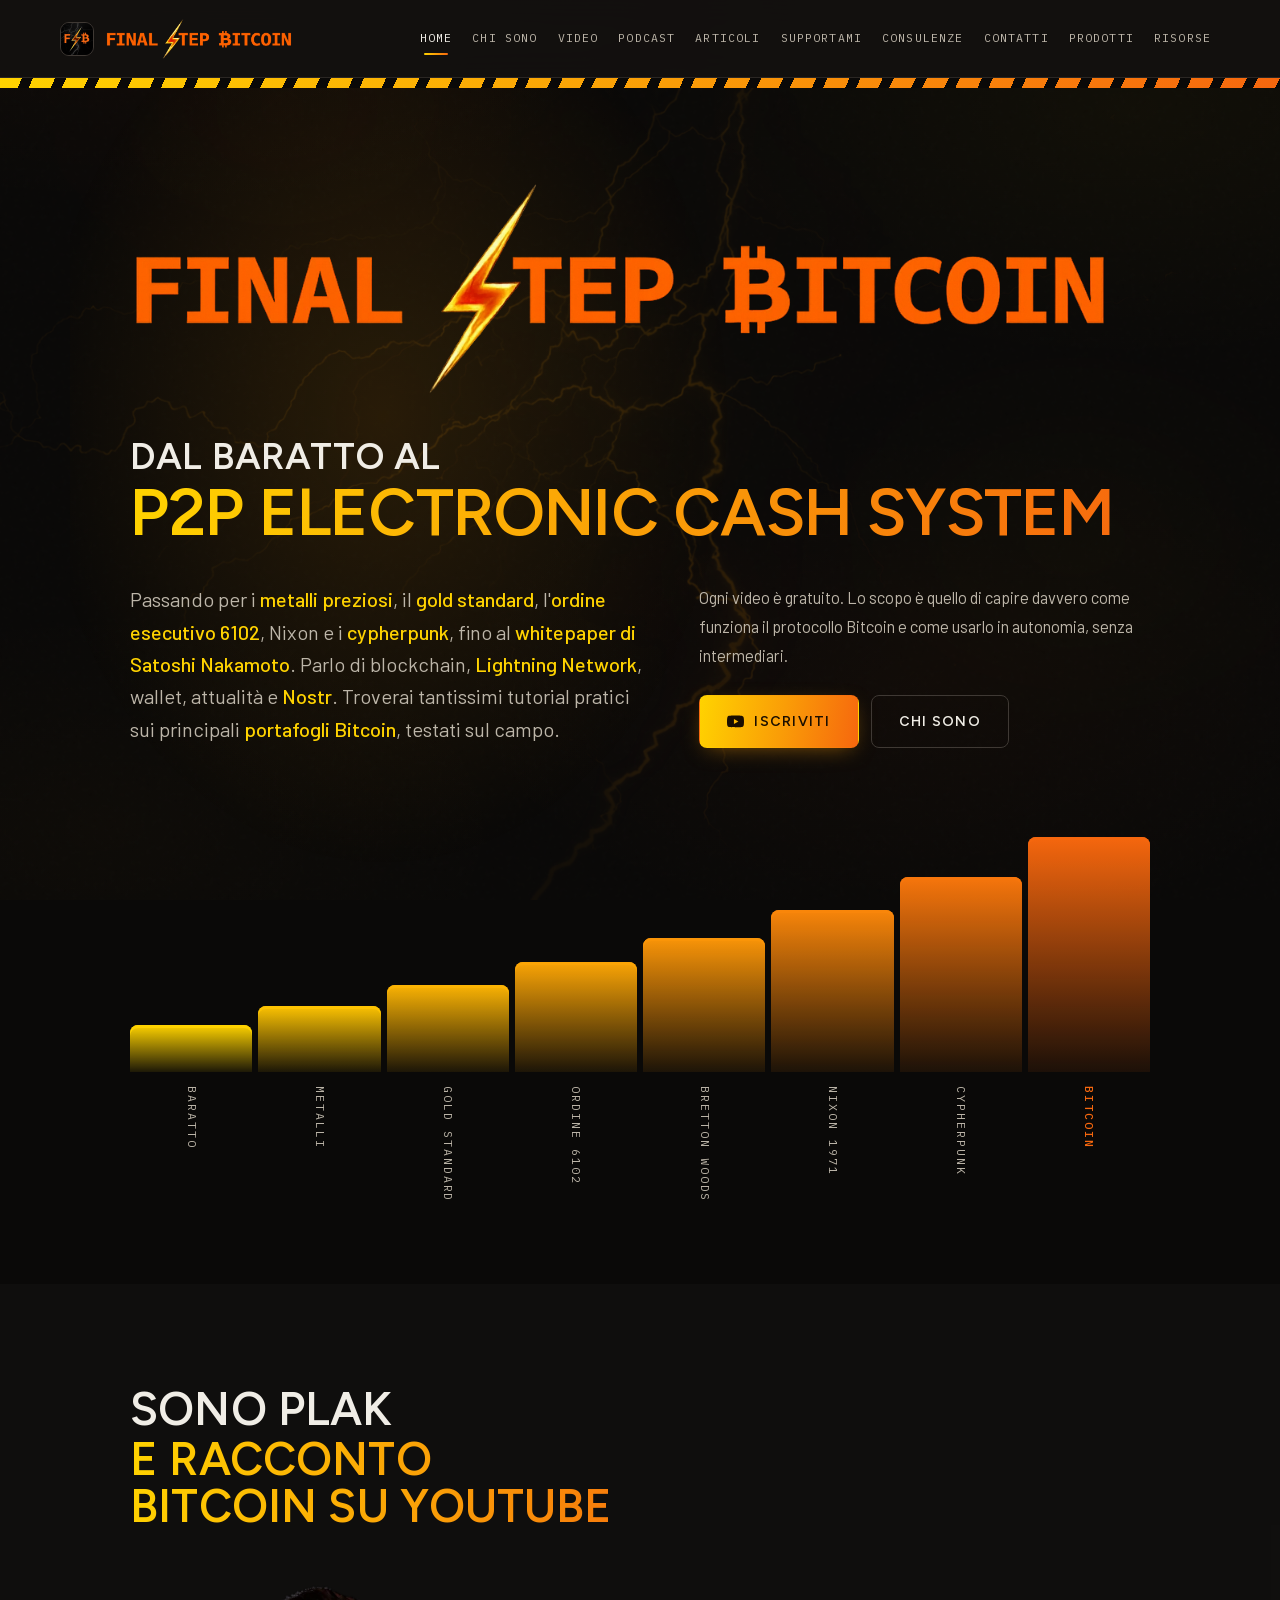
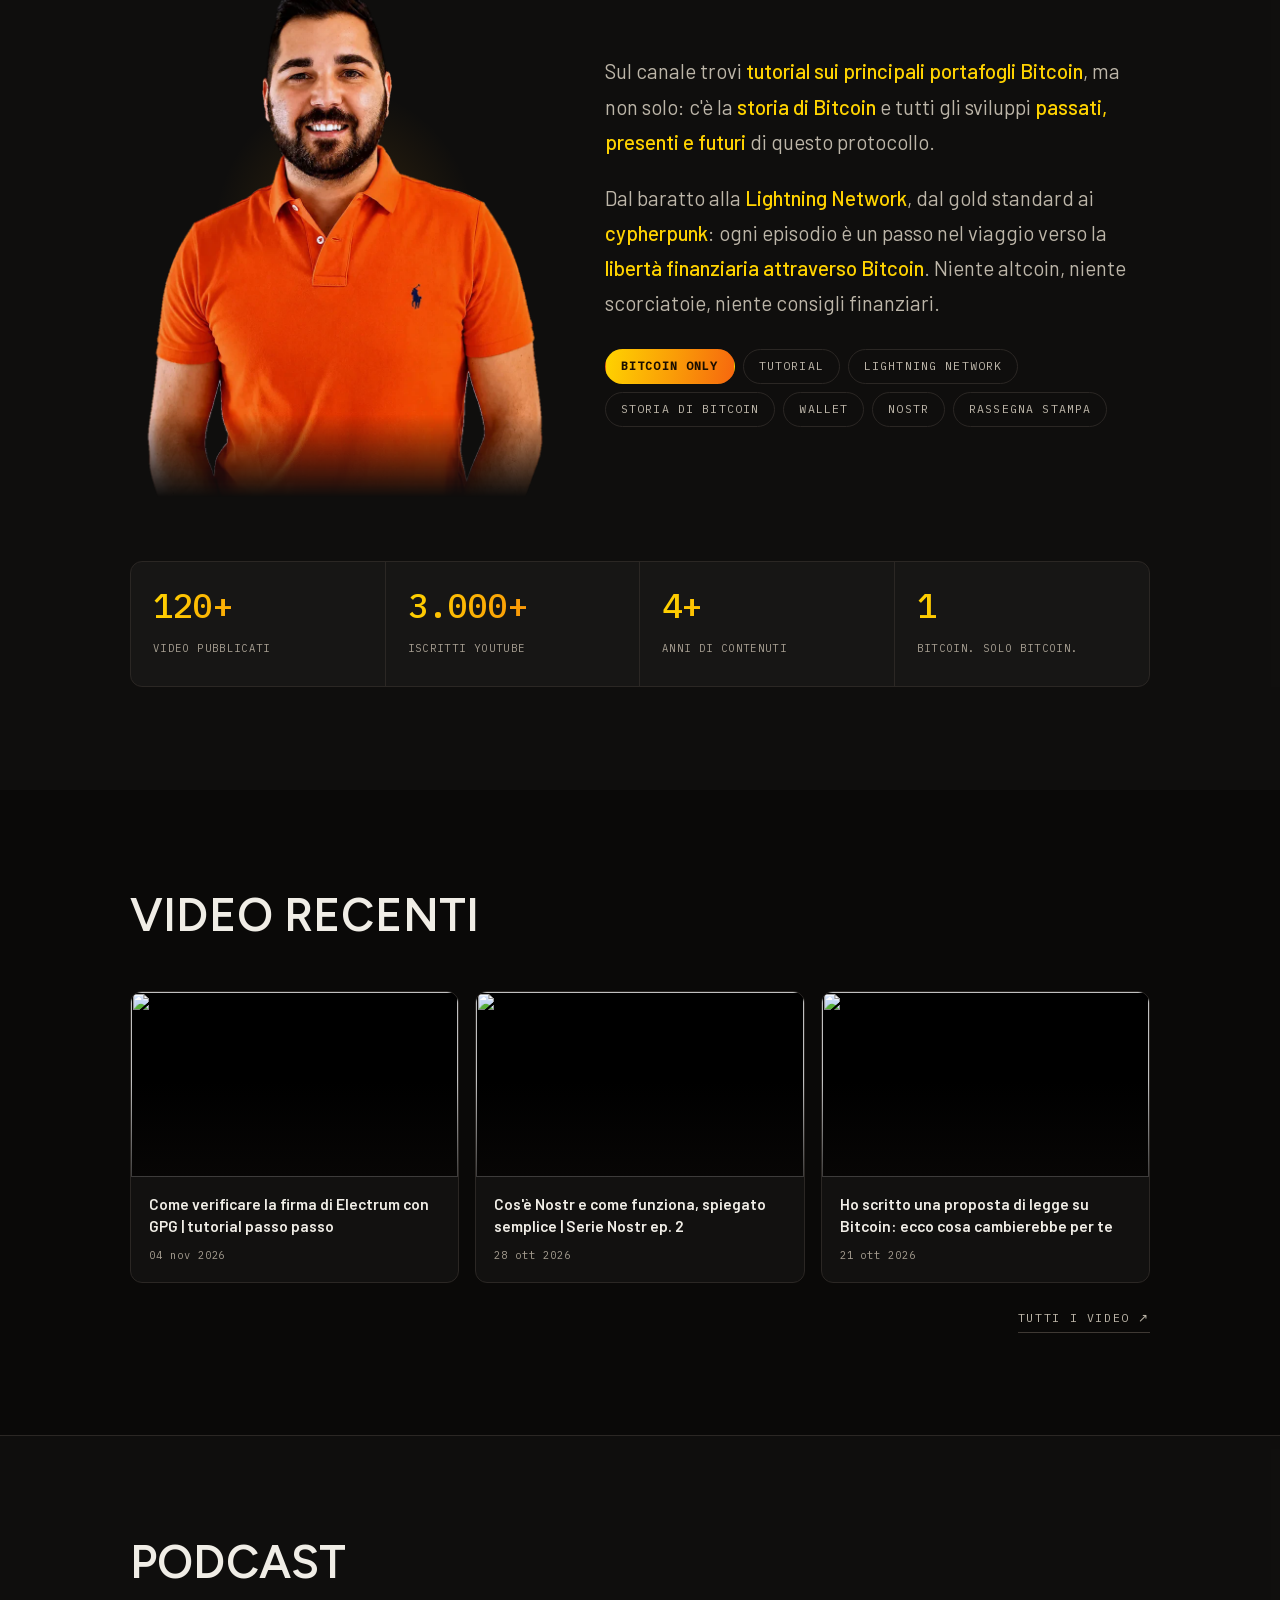
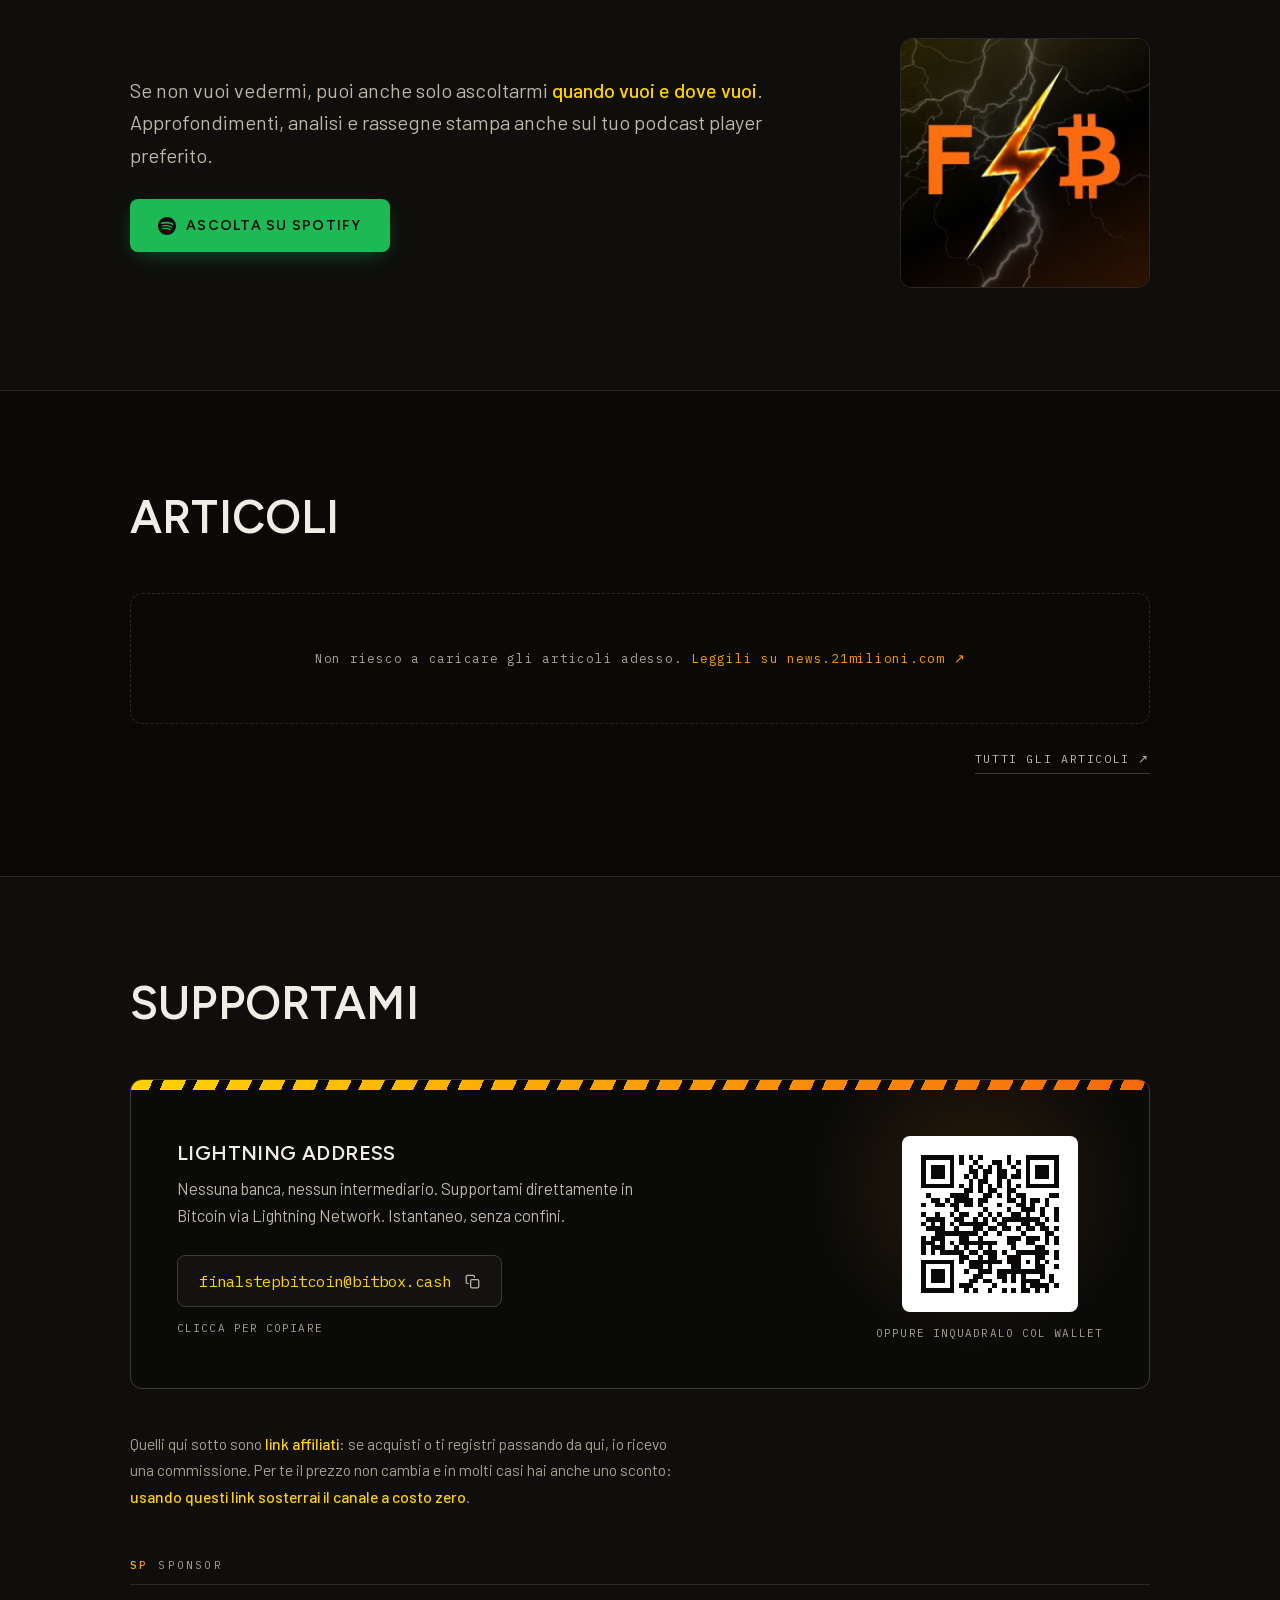
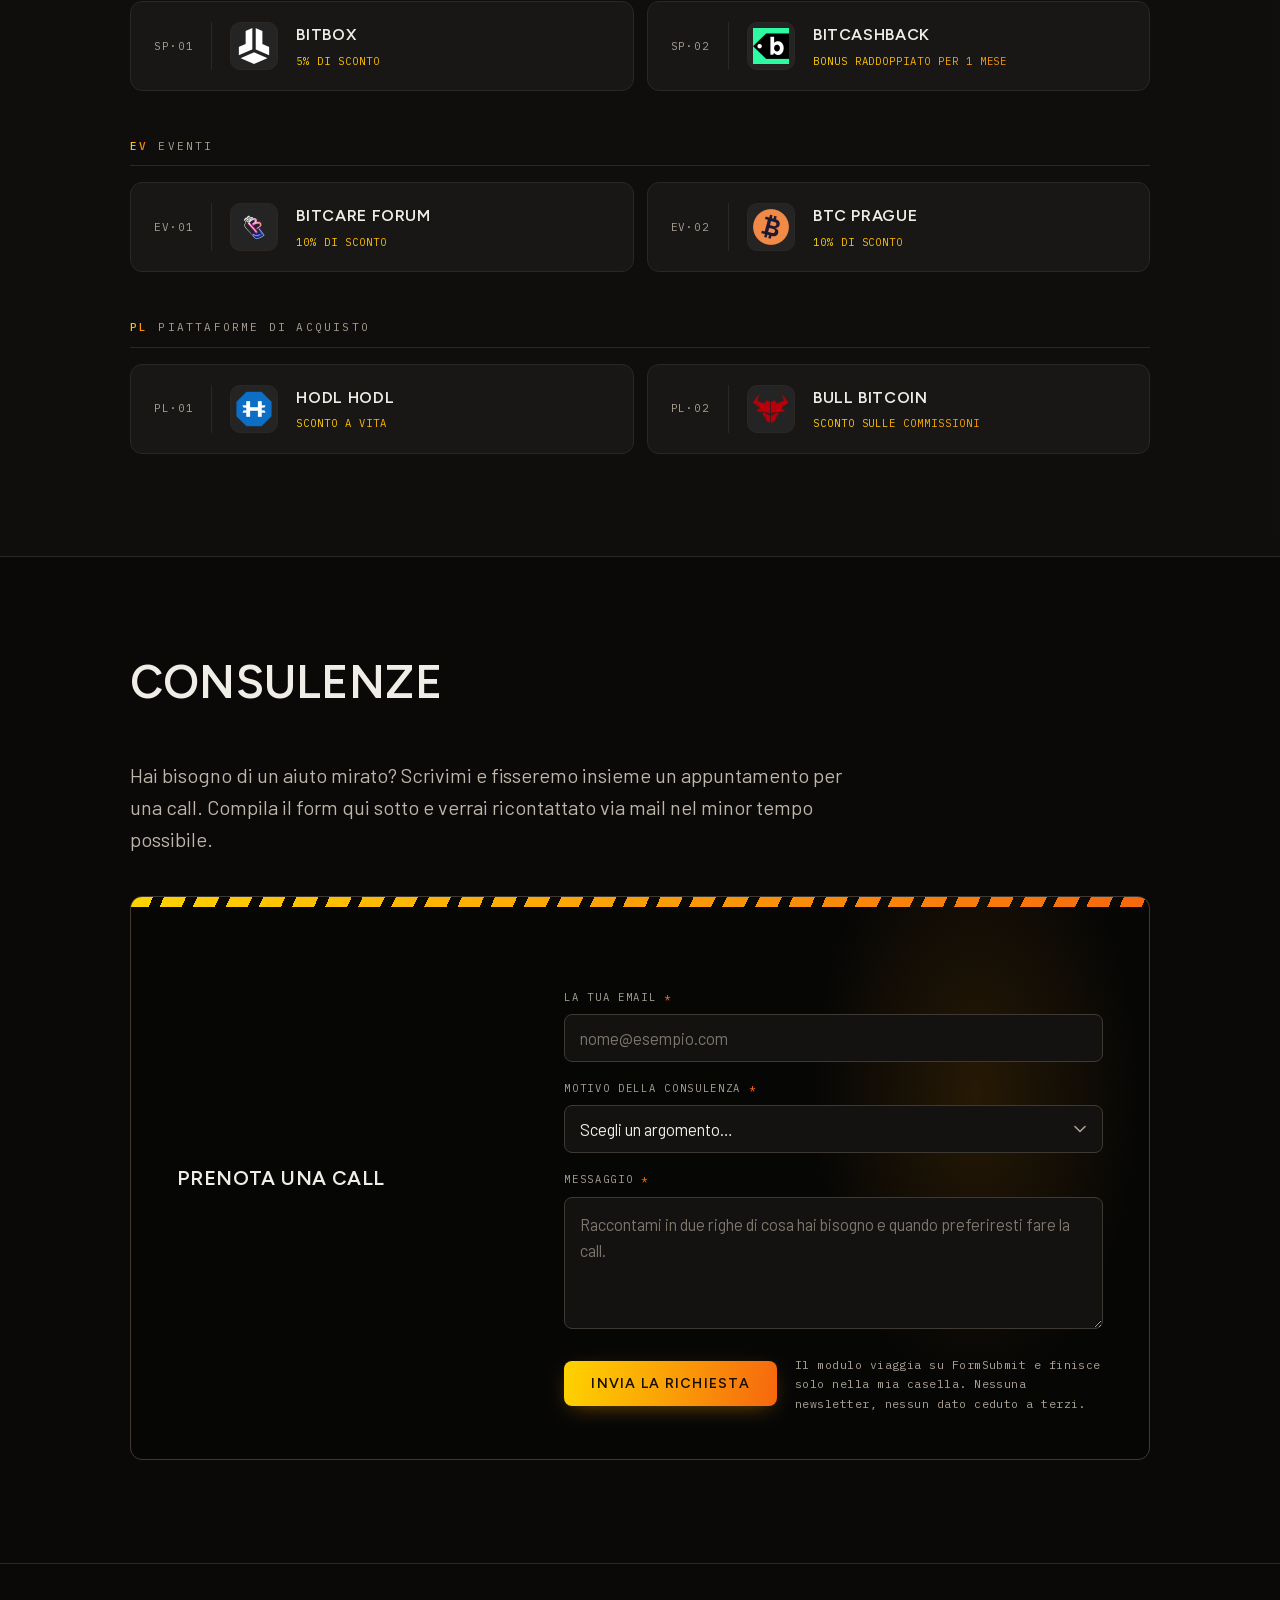
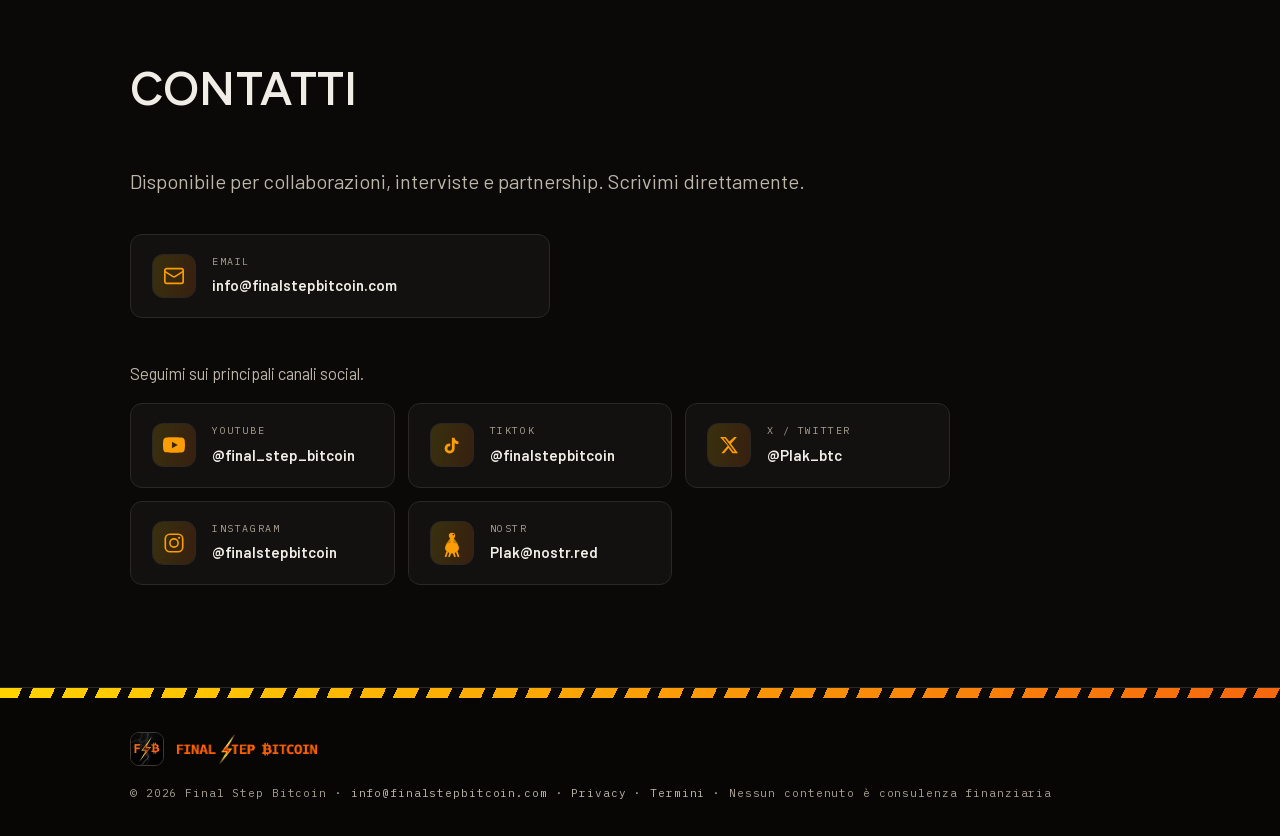
==== commit 66e833f7: "Video: aggiornato l'elenco dal canale YouTube" ====
--- a/index.html
+++ b/index.html
@@ -180,6 +180,7 @@
     <div class="vgrid rise" id="vgrid">
       <!-- VIDEO:INIZIO — scritto dal compito automatico (.github/scripts/aggiorna-video.py).
            Non modificare a mano: al prossimo aggiornamento verrebbe sovrascritto. -->
+      <a href="https://www.youtube.com/watch?v=4KKRse_YMRk" target="_blank" rel="noopener" class="vcard"><span class="vthumb"><img src="https://img.youtube.com/vi/4KKRse_YMRk/mqdefault.jpg" alt="" loading="lazy" decoding="async"><span class="vplay"><svg viewBox="0 0 24 24" aria-hidden="true"><path d="M8 5v14l11-7z"/></svg></span></span><span class="vinfo"><span class="vtitle">Come verificare la firma di Electrum con GPG | tutorial passo passo</span><span class="vdate">04 nov 2026</span></span></a>
       <a href="https://www.youtube.com/watch?v=S27VsoYeMrQ" target="_blank" rel="noopener" class="vcard"><span class="vthumb"><img src="https://img.youtube.com/vi/S27VsoYeMrQ/mqdefault.jpg" alt="" loading="lazy" decoding="async"><span class="vplay"><svg viewBox="0 0 24 24" aria-hidden="true"><path d="M8 5v14l11-7z"/></svg></span></span><span class="vinfo"><span class="vtitle">Cos&#x27;è Nostr e come funziona, spiegato semplice | Serie Nostr ep. 2</span><span class="vdate">28 ott 2026</span></span></a>
       <a href="https://www.youtube.com/watch?v=kK3PKyAey1Q" target="_blank" rel="noopener" class="vcard"><span class="vthumb"><img src="https://img.youtube.com/vi/kK3PKyAey1Q/mqdefault.jpg" alt="" loading="lazy" decoding="async"><span class="vplay"><svg viewBox="0 0 24 24" aria-hidden="true"><path d="M8 5v14l11-7z"/></svg></span></span><span class="vinfo"><span class="vtitle">Ho scritto una proposta di legge su Bitcoin: ecco cosa cambierebbe per te</span><span class="vdate">21 ott 2026</span></span></a>
       <!-- VIDEO:FINE -->
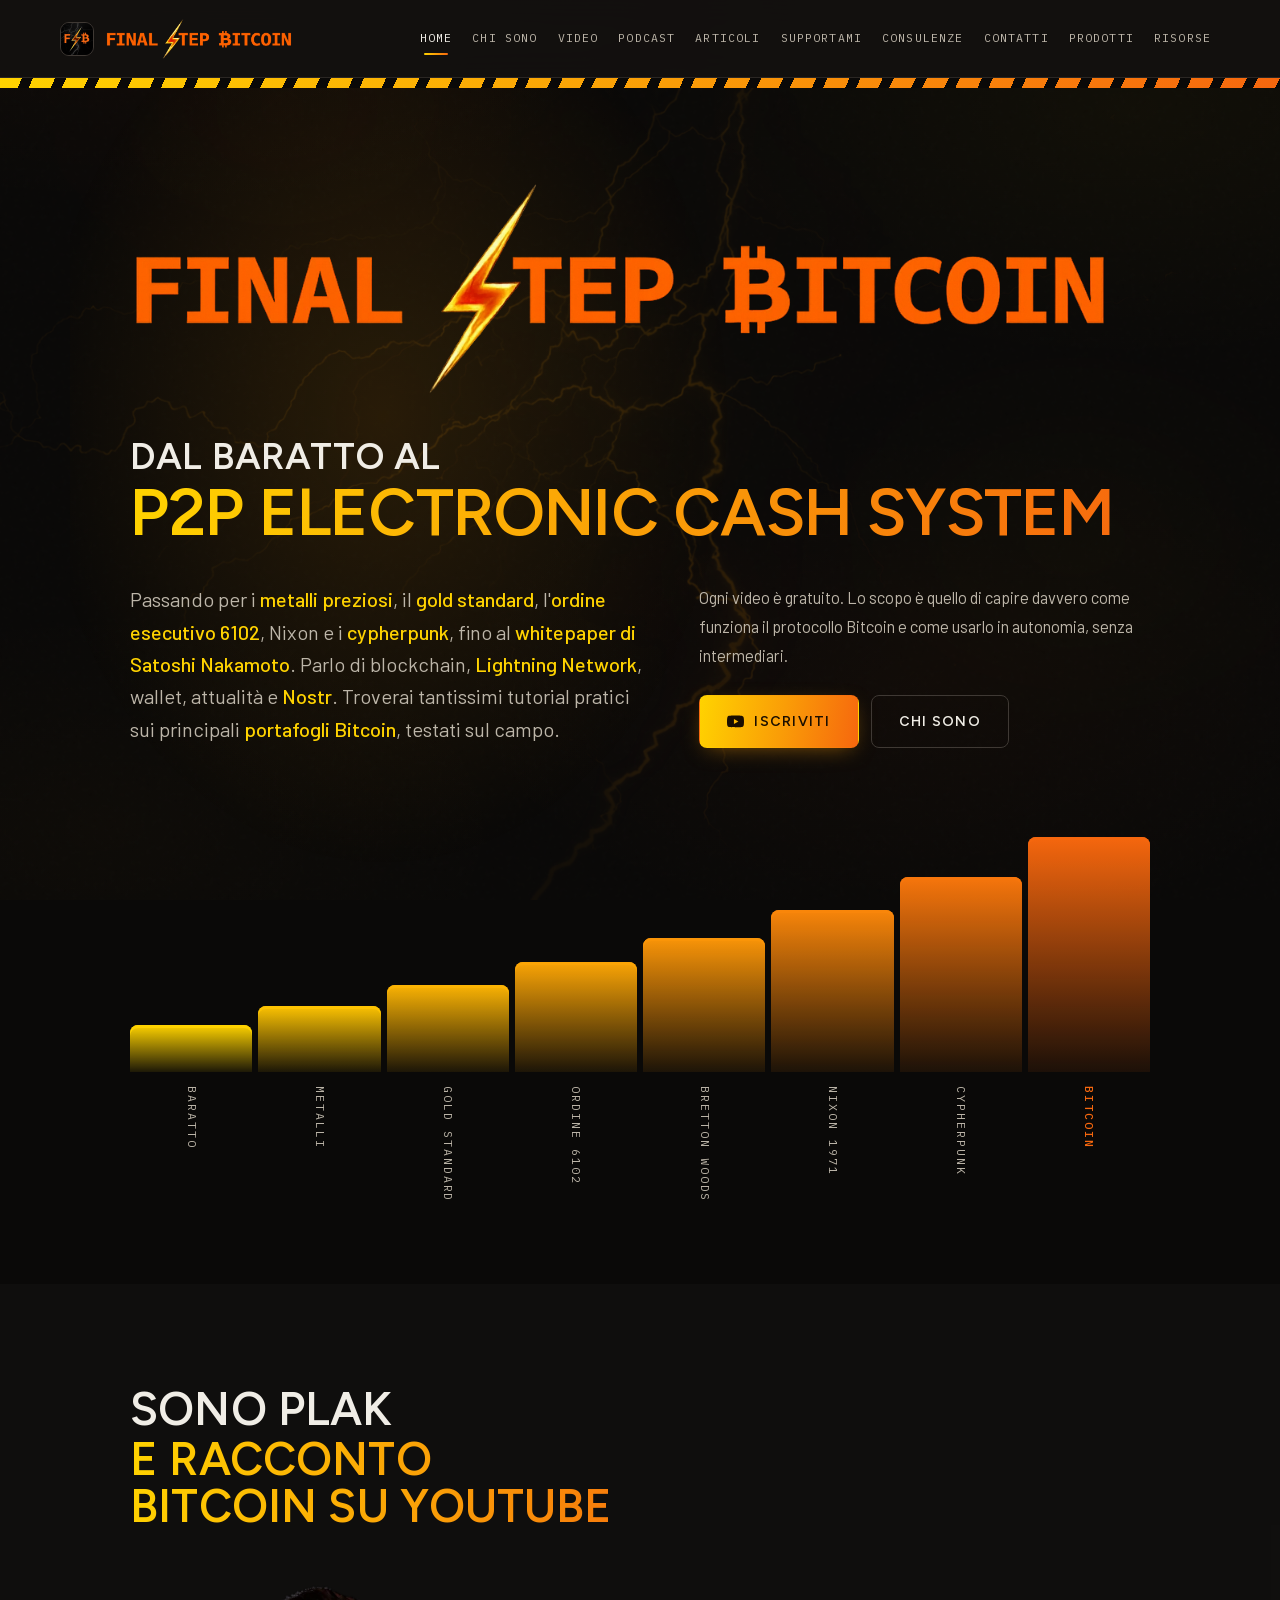
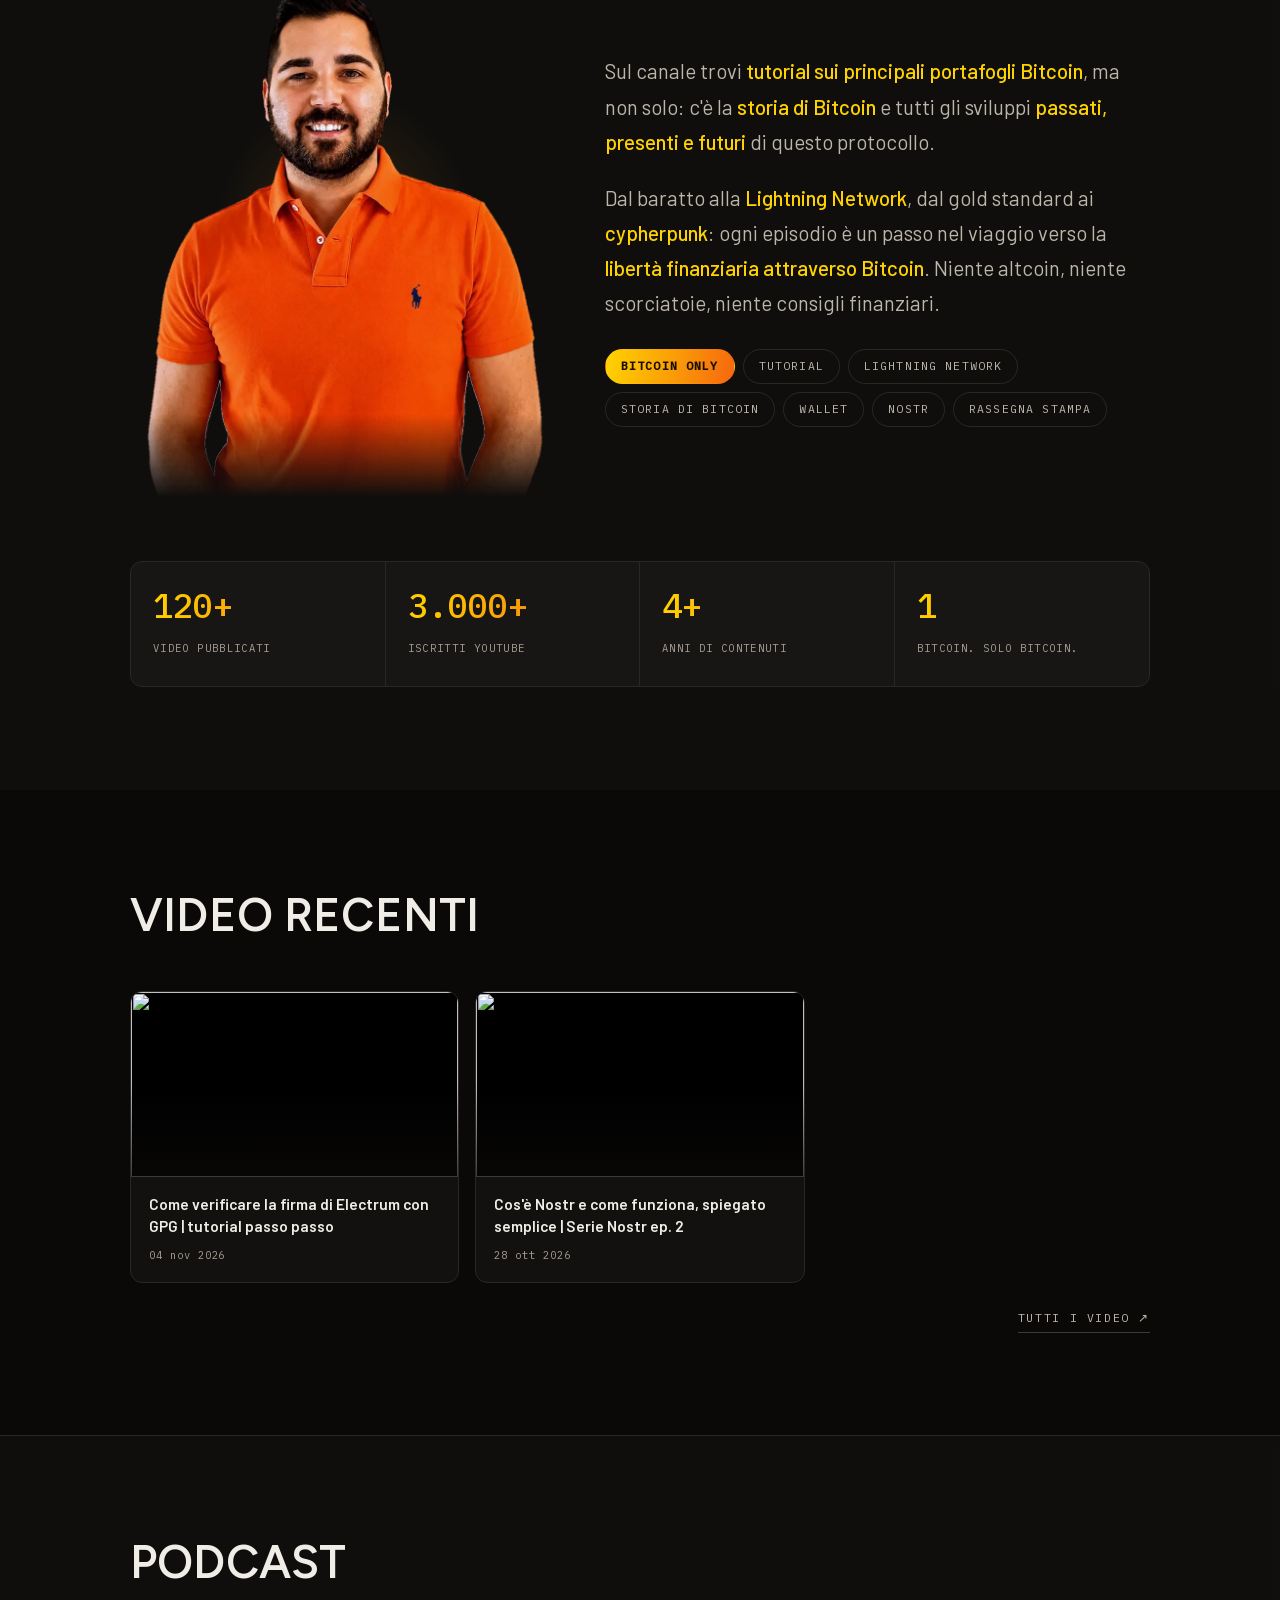
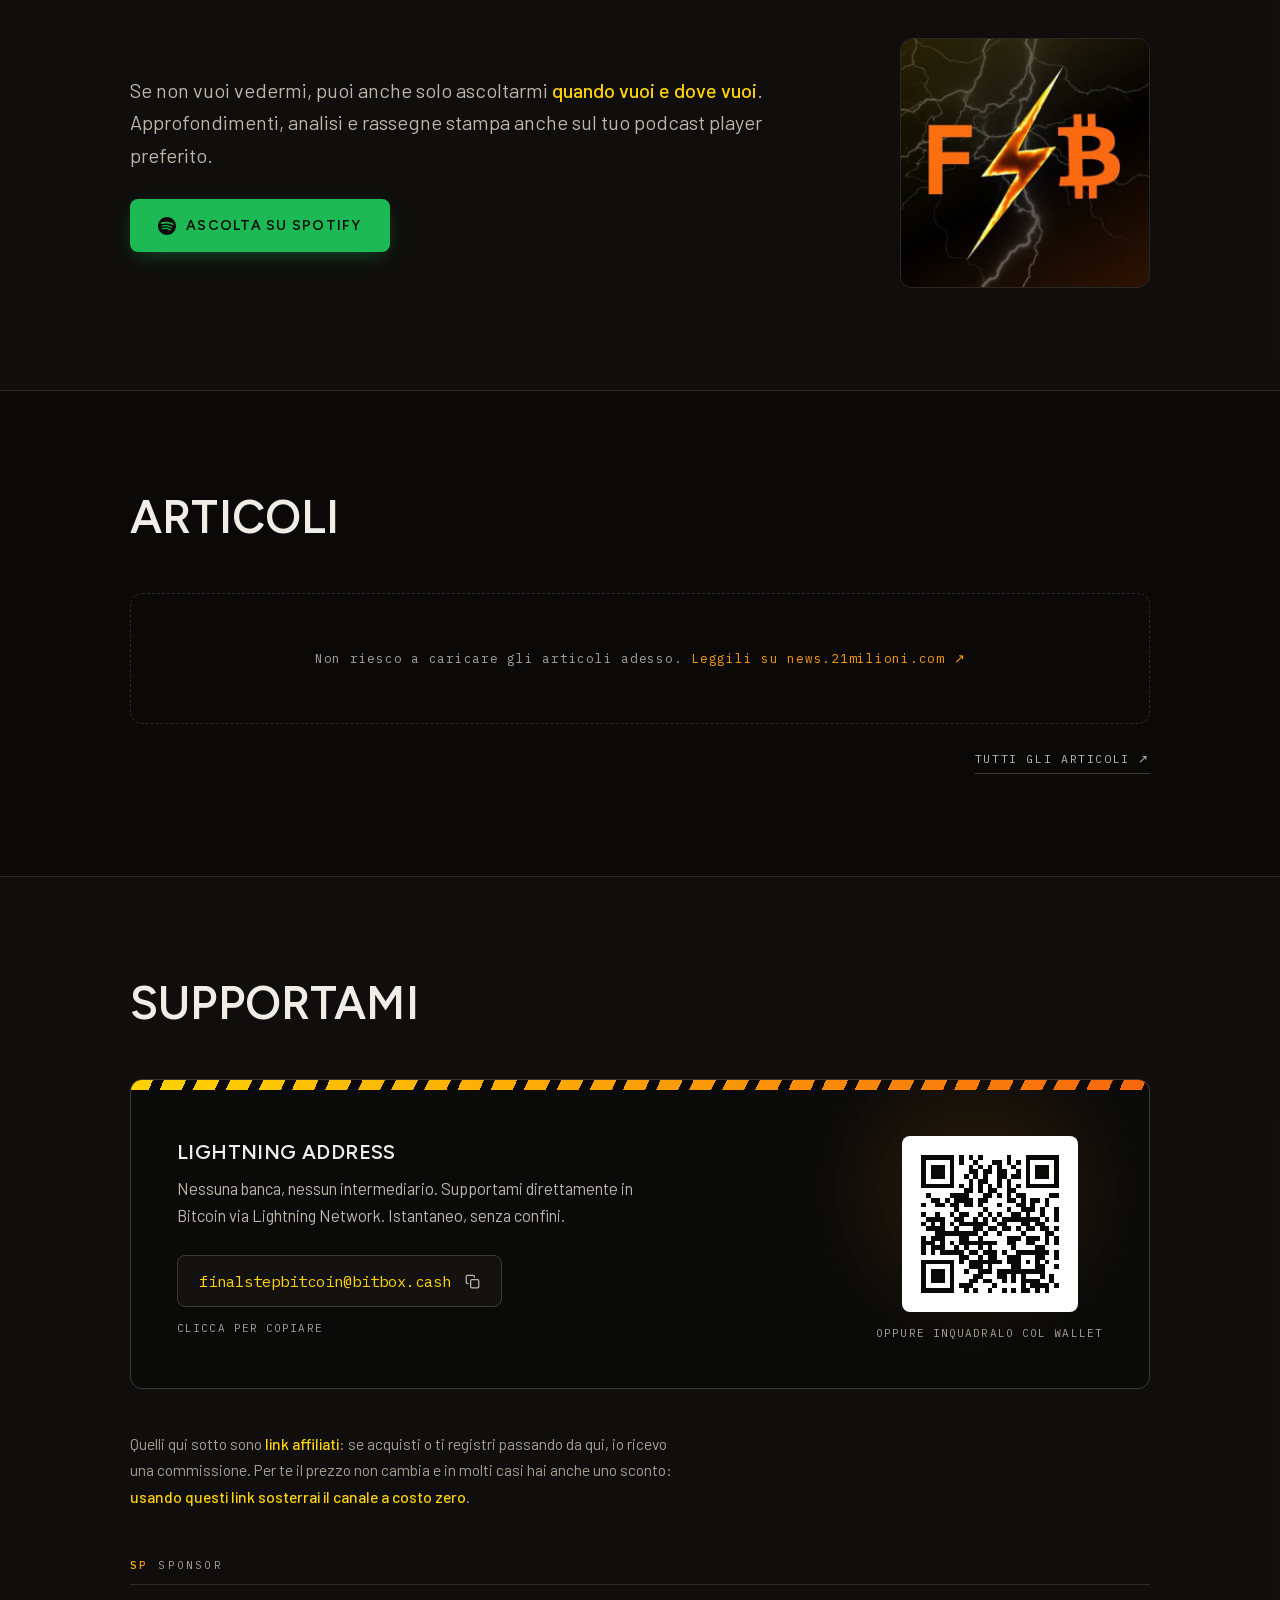
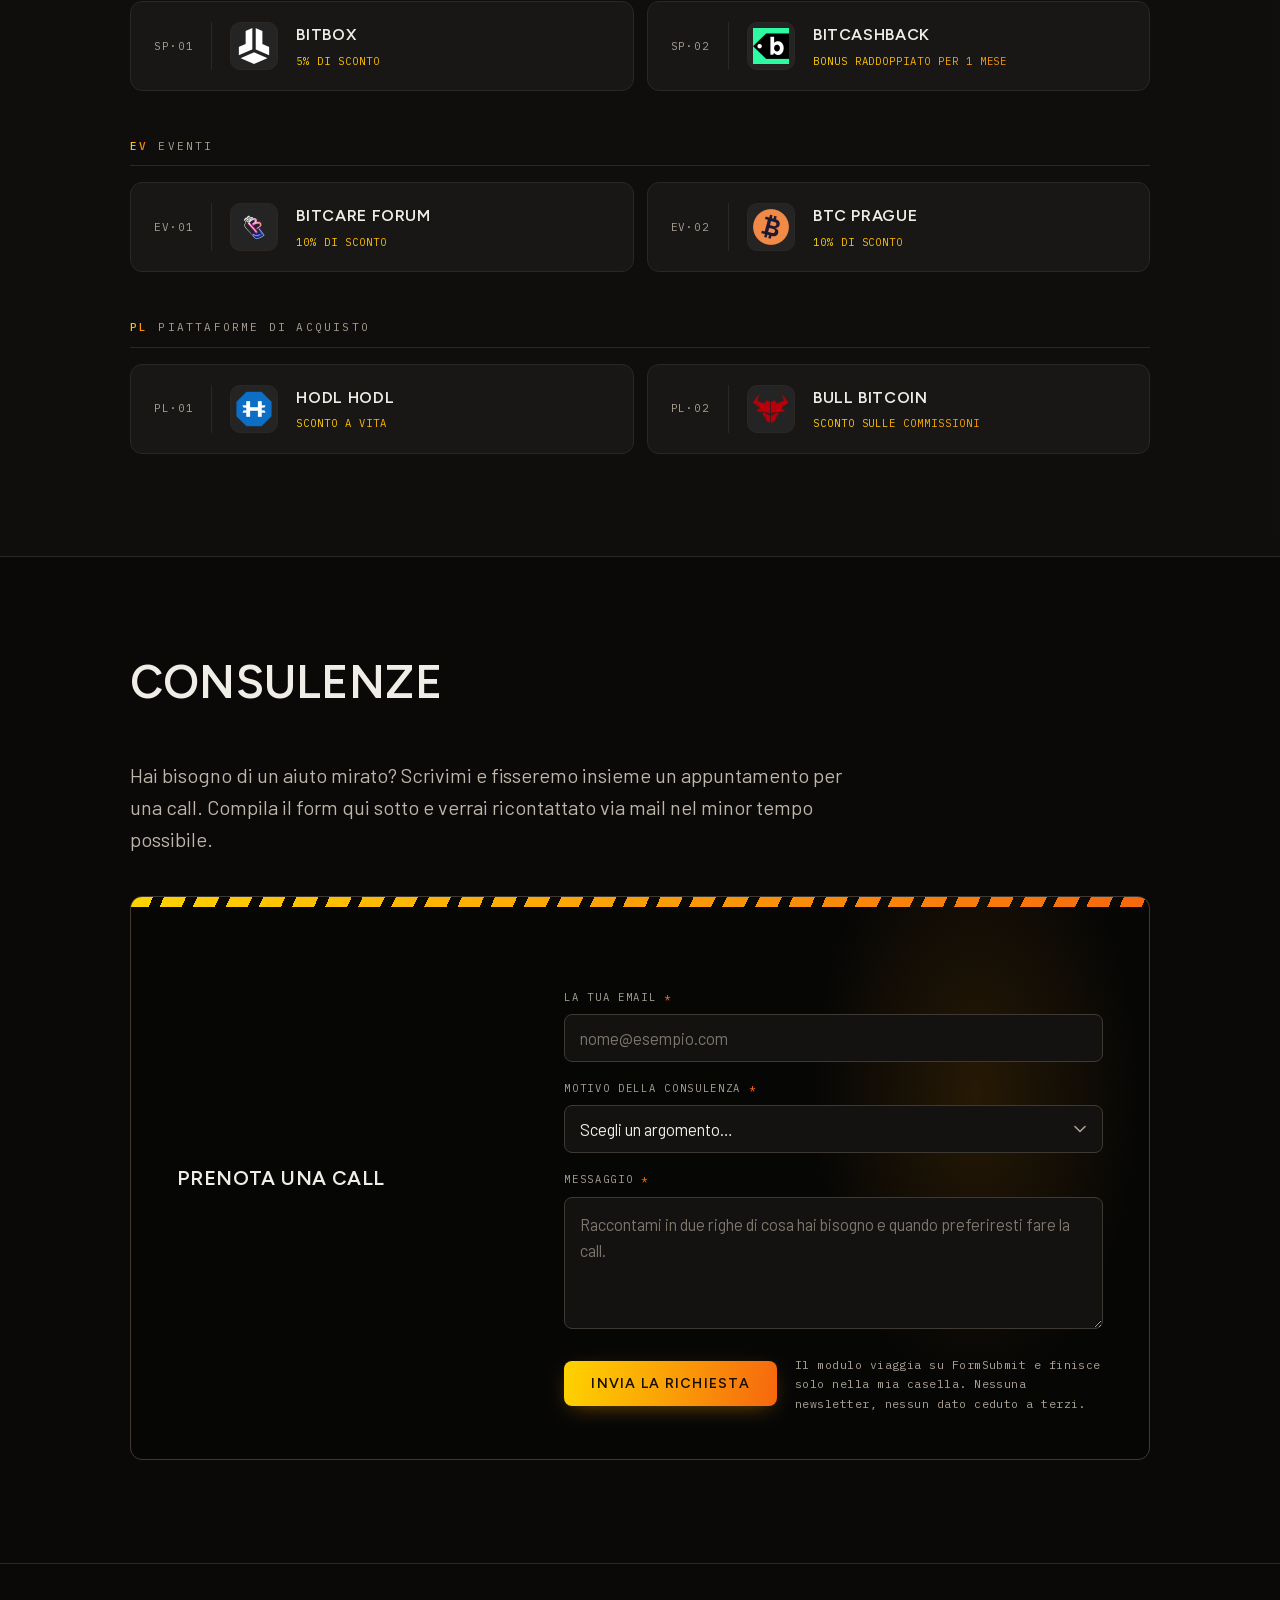
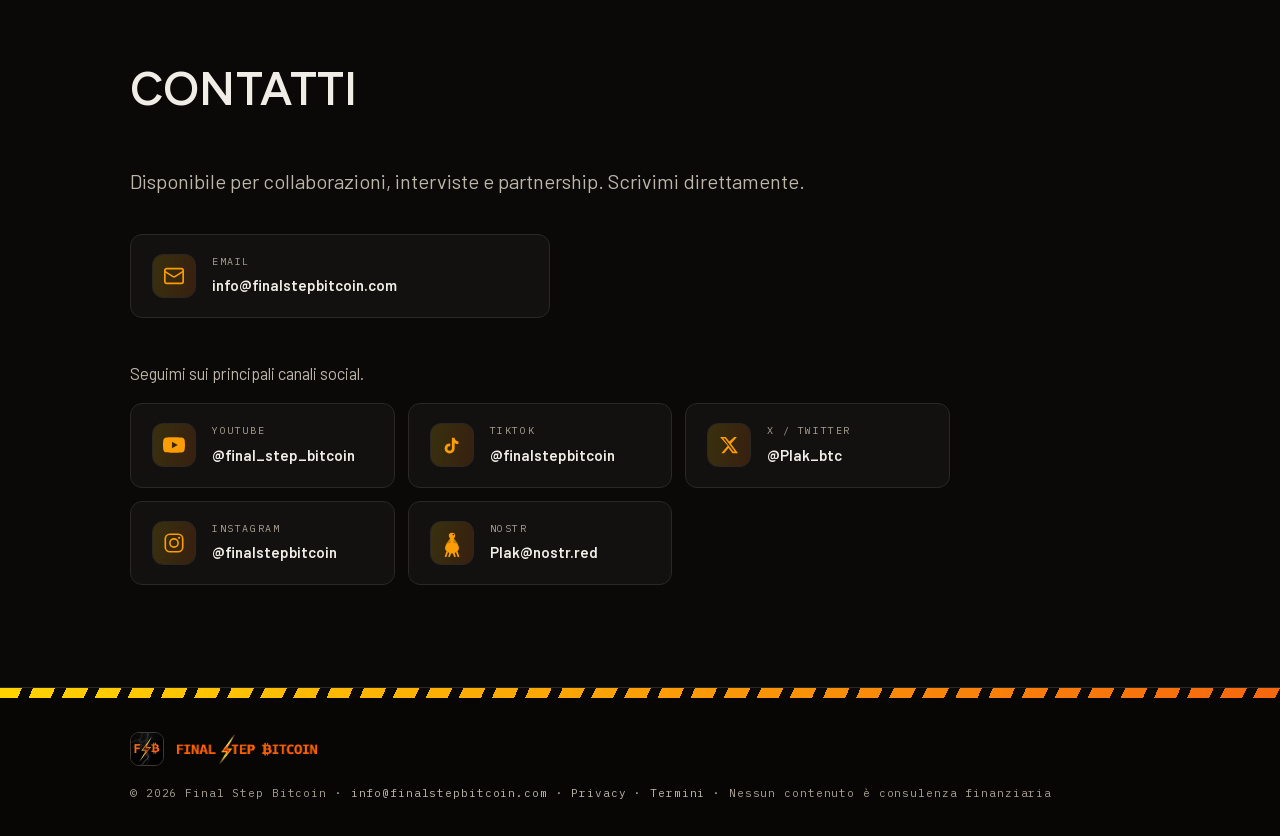
==== commit 11a11956: "Video: aggiornato l'elenco dal canale YouTube" ====
--- a/index.html
+++ b/index.html
@@ -182,7 +182,6 @@
            Non modificare a mano: al prossimo aggiornamento verrebbe sovrascritto. -->
       <a href="https://www.youtube.com/watch?v=4KKRse_YMRk" target="_blank" rel="noopener" class="vcard"><span class="vthumb"><img src="https://img.youtube.com/vi/4KKRse_YMRk/mqdefault.jpg" alt="" loading="lazy" decoding="async"><span class="vplay"><svg viewBox="0 0 24 24" aria-hidden="true"><path d="M8 5v14l11-7z"/></svg></span></span><span class="vinfo"><span class="vtitle">Come verificare la firma di Electrum con GPG | tutorial passo passo</span><span class="vdate">04 nov 2026</span></span></a>
       <a href="https://www.youtube.com/watch?v=S27VsoYeMrQ" target="_blank" rel="noopener" class="vcard"><span class="vthumb"><img src="https://img.youtube.com/vi/S27VsoYeMrQ/mqdefault.jpg" alt="" loading="lazy" decoding="async"><span class="vplay"><svg viewBox="0 0 24 24" aria-hidden="true"><path d="M8 5v14l11-7z"/></svg></span></span><span class="vinfo"><span class="vtitle">Cos&#x27;è Nostr e come funziona, spiegato semplice | Serie Nostr ep. 2</span><span class="vdate">28 ott 2026</span></span></a>
-      <a href="https://www.youtube.com/watch?v=kK3PKyAey1Q" target="_blank" rel="noopener" class="vcard"><span class="vthumb"><img src="https://img.youtube.com/vi/kK3PKyAey1Q/mqdefault.jpg" alt="" loading="lazy" decoding="async"><span class="vplay"><svg viewBox="0 0 24 24" aria-hidden="true"><path d="M8 5v14l11-7z"/></svg></span></span><span class="vinfo"><span class="vtitle">Ho scritto una proposta di legge su Bitcoin: ecco cosa cambierebbe per te</span><span class="vdate">21 ott 2026</span></span></a>
       <!-- VIDEO:FINE -->
     </div>
     <div class="more">
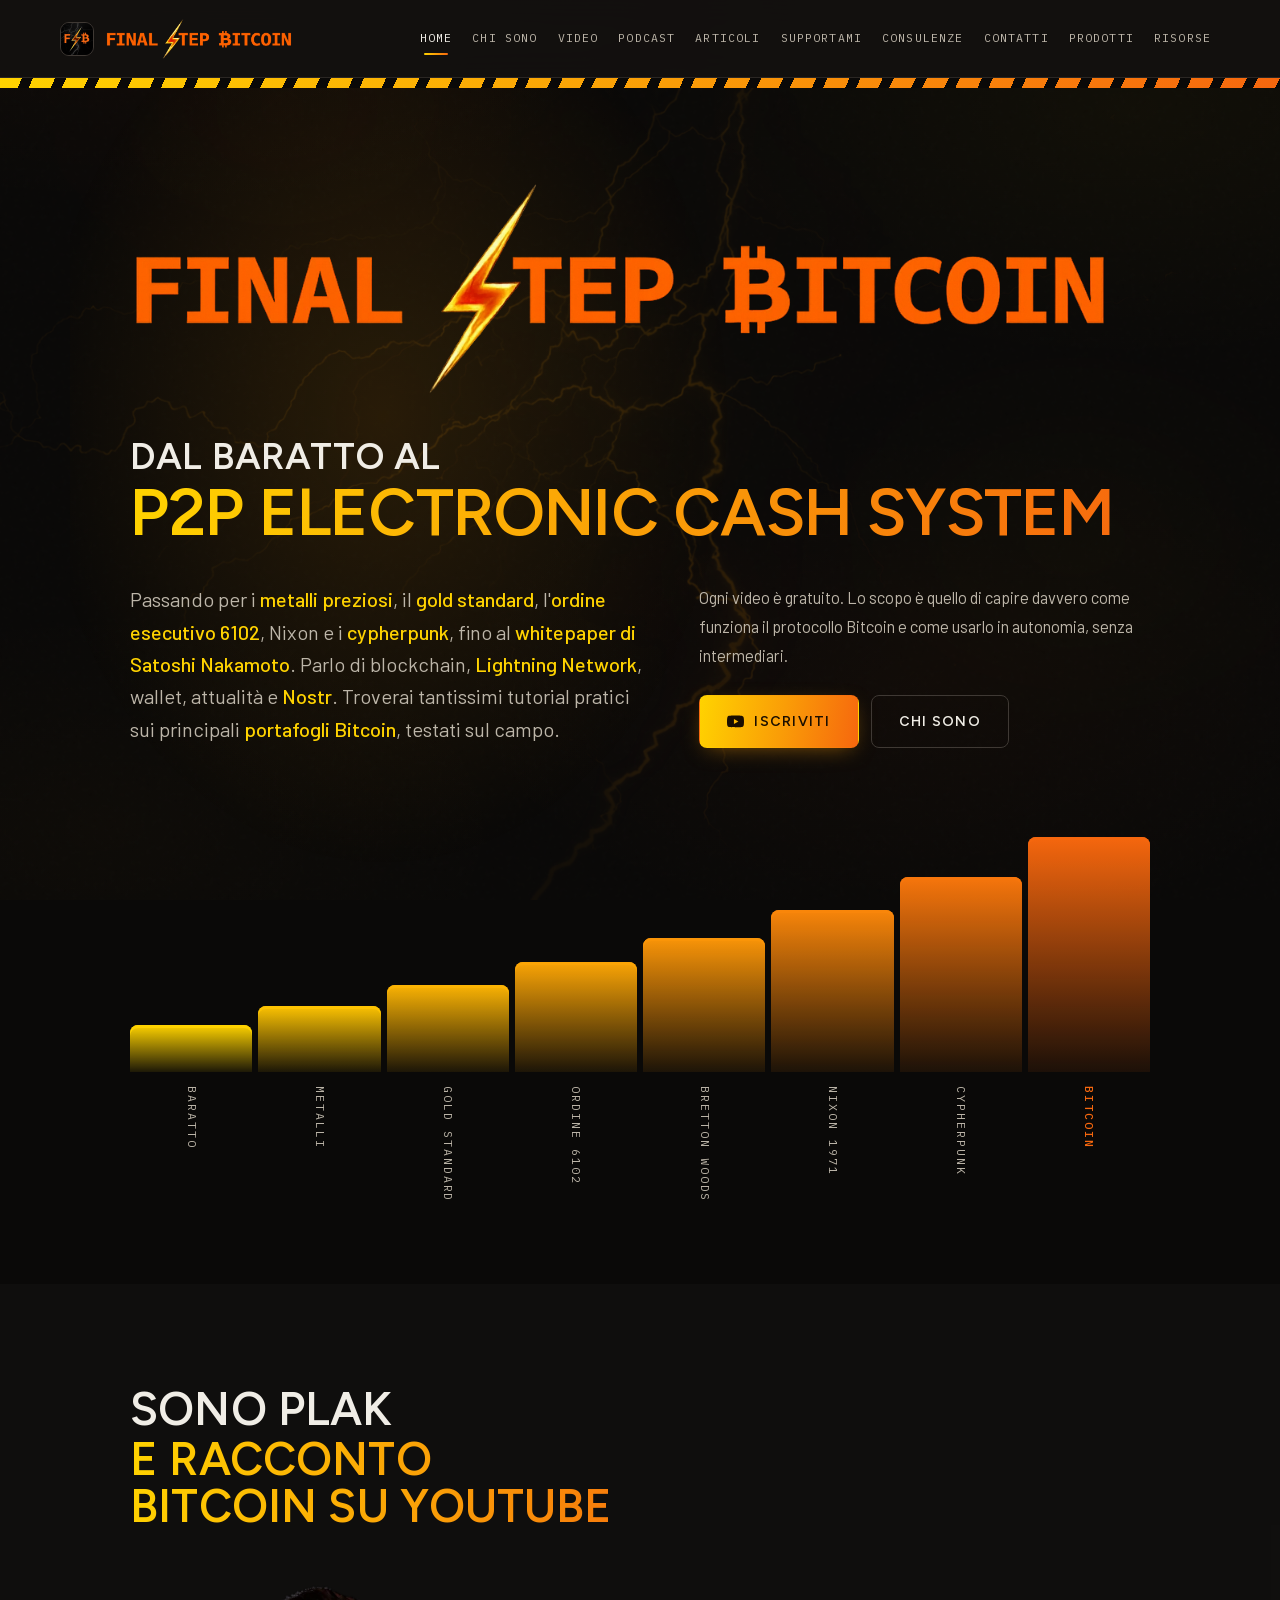
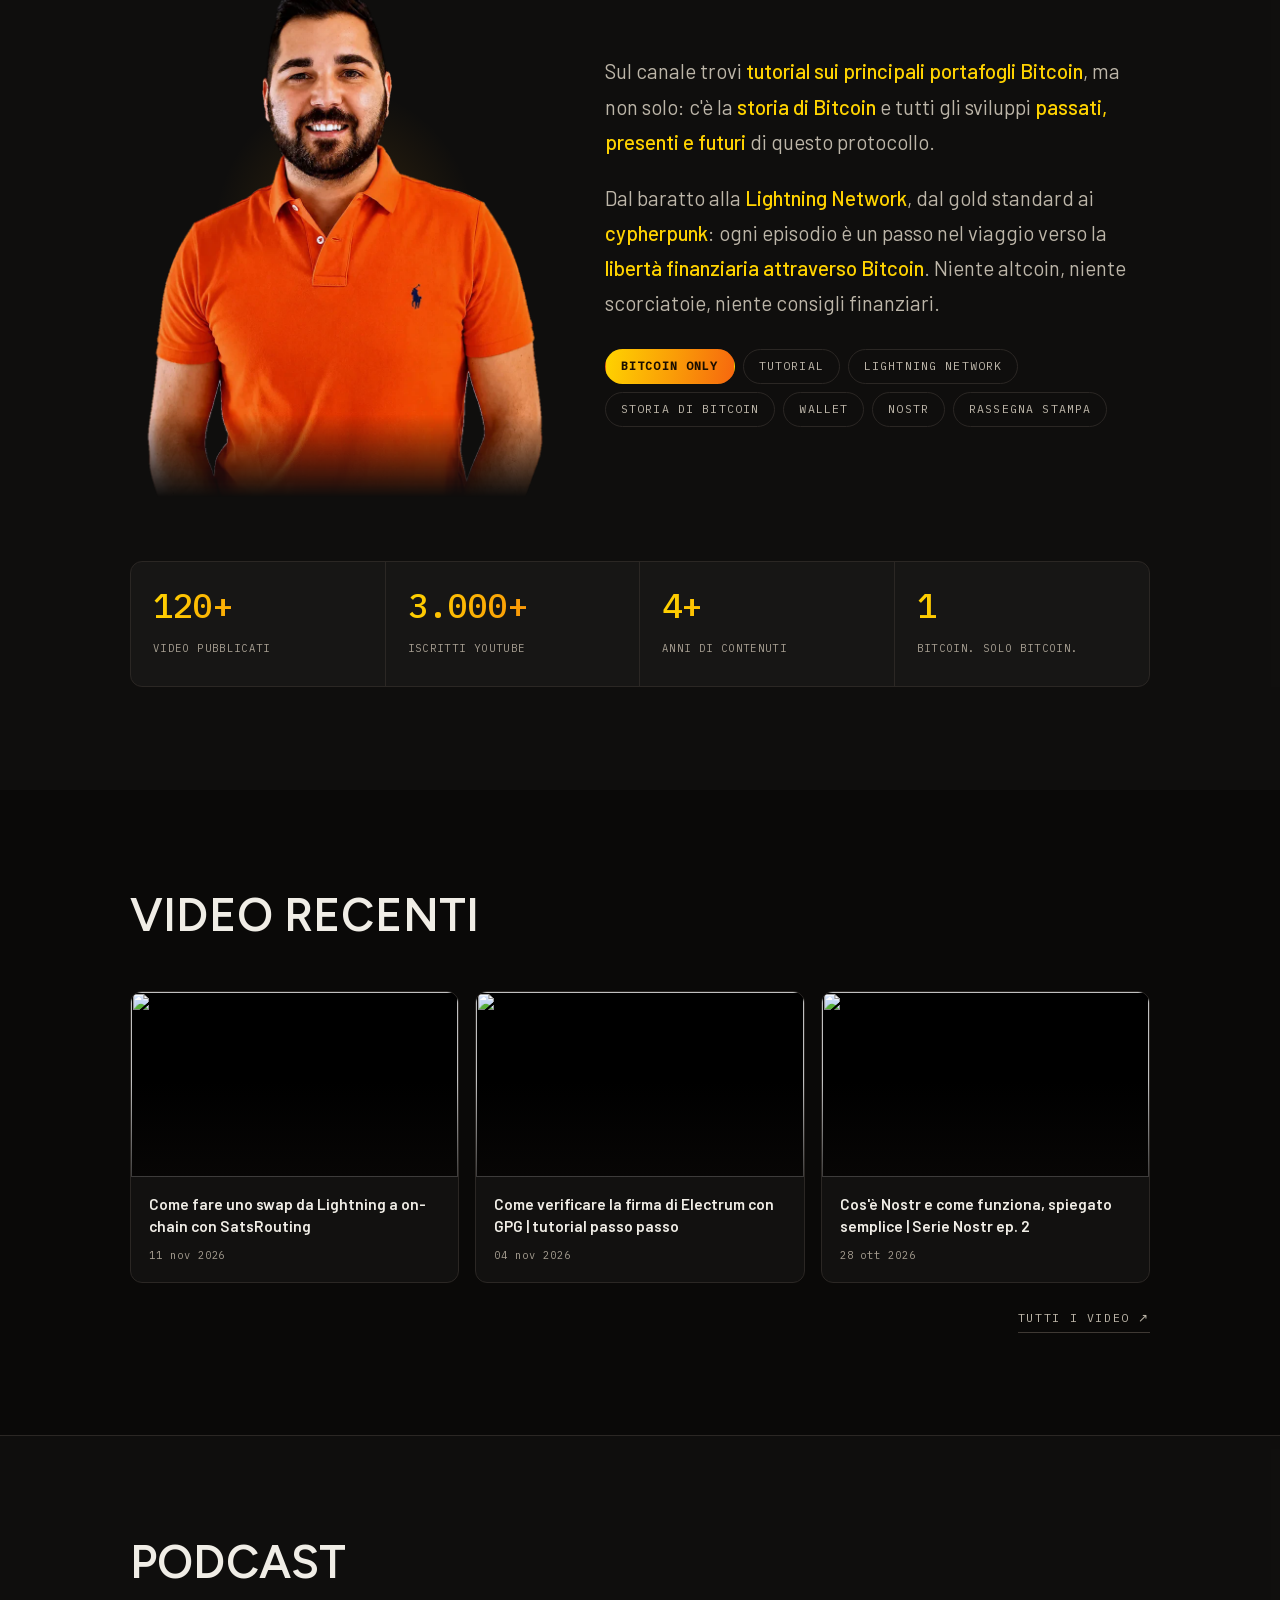
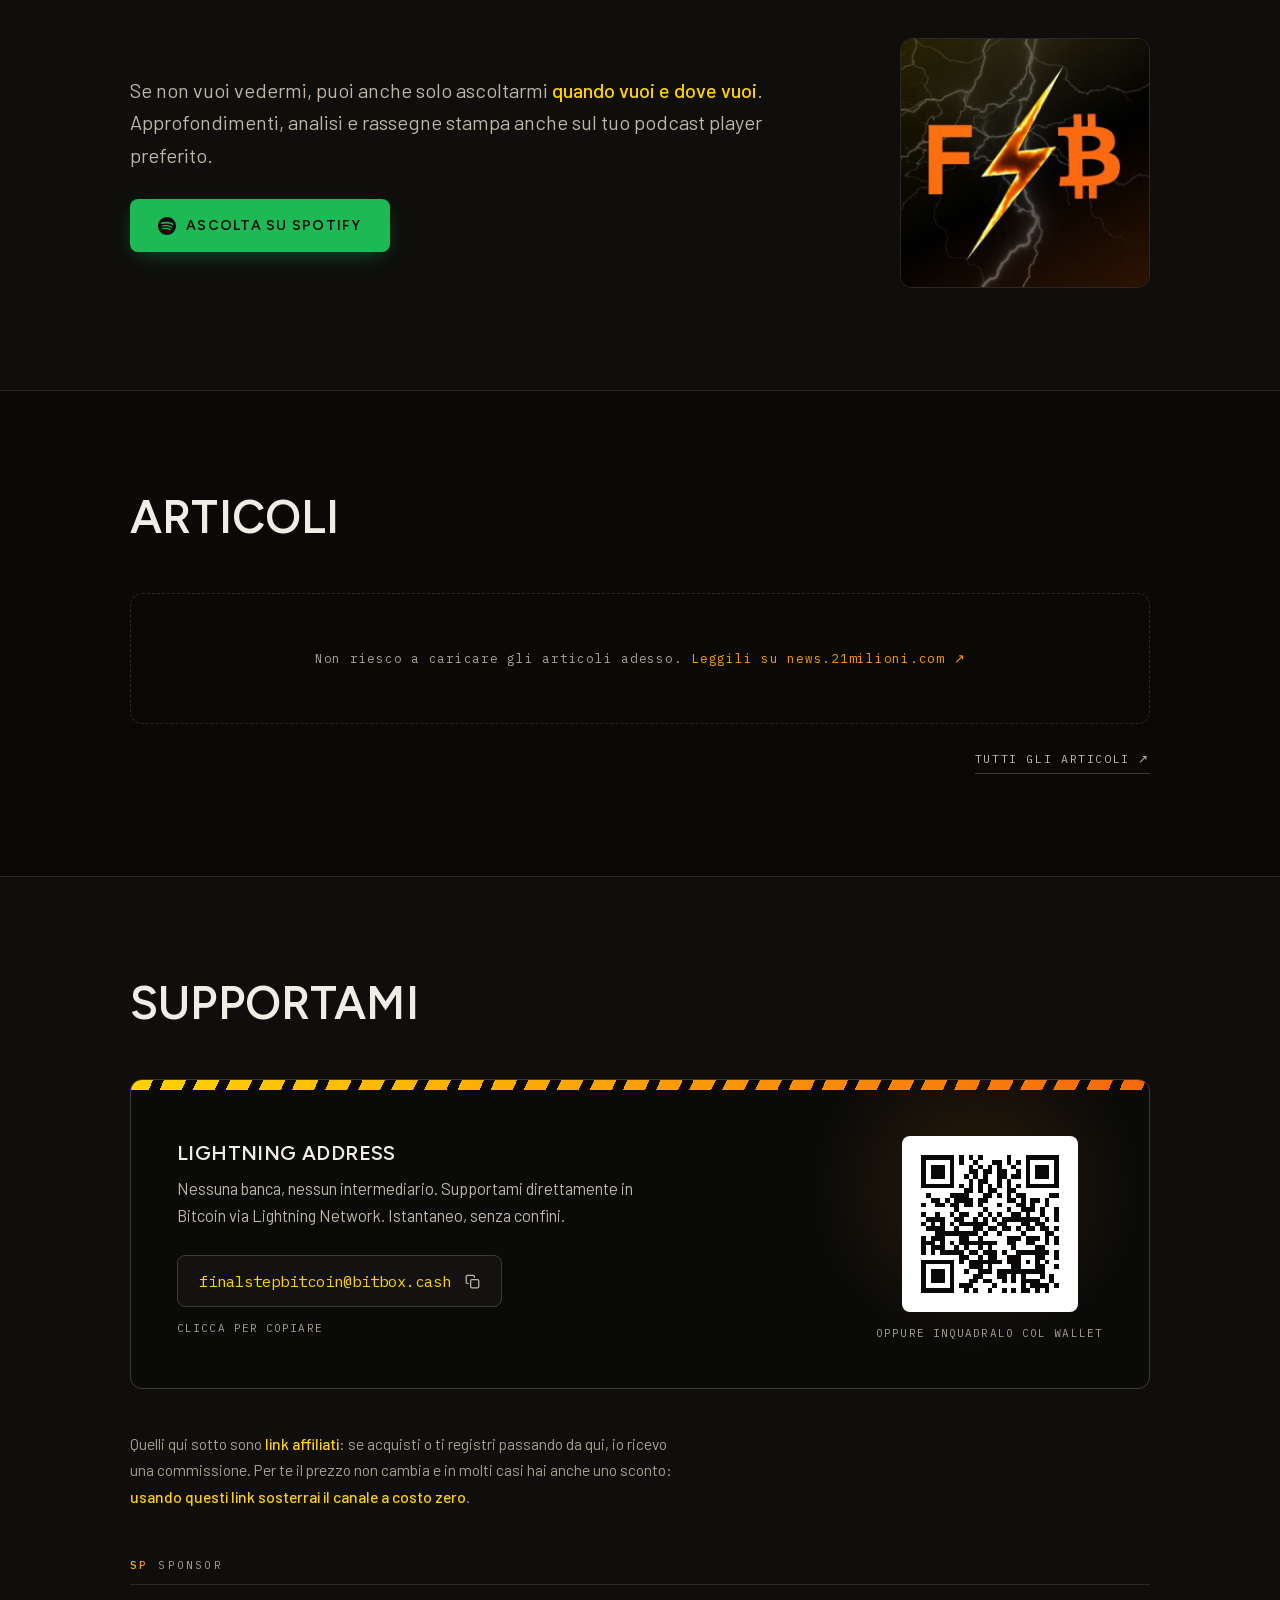
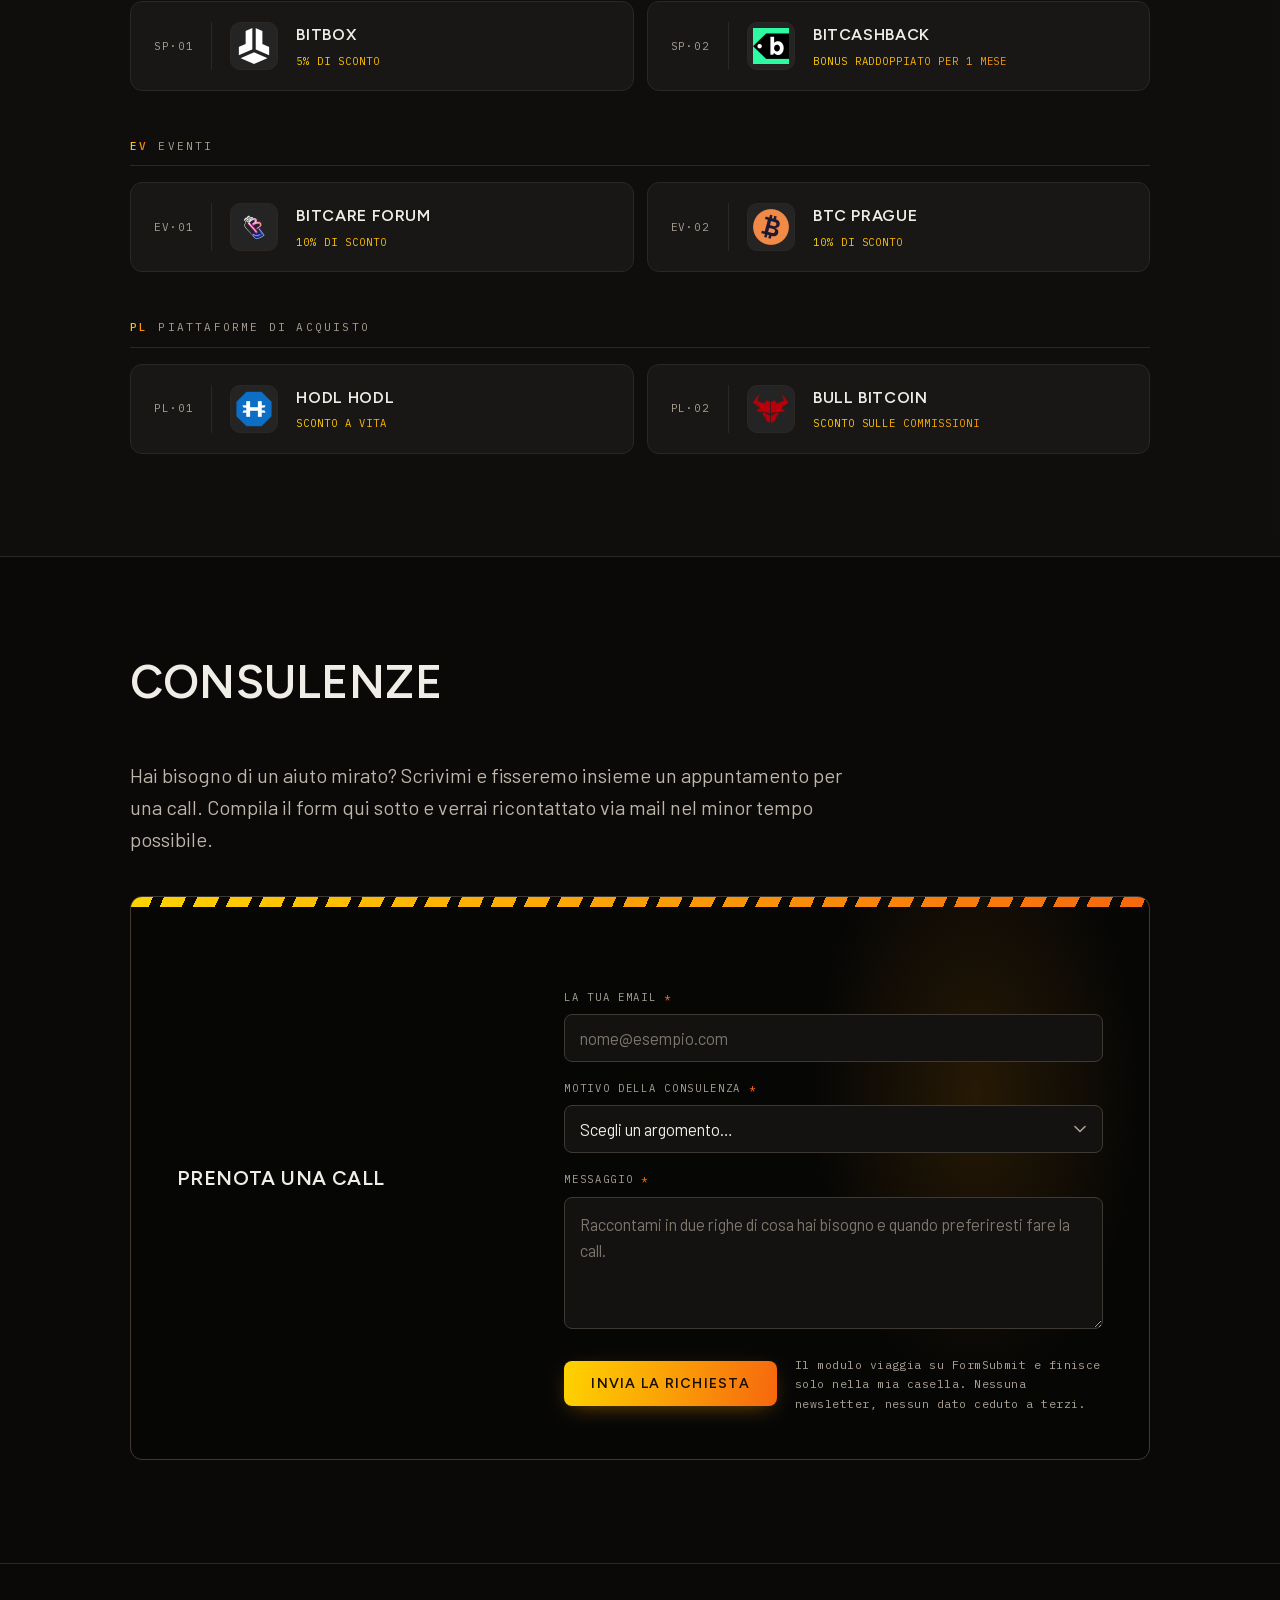
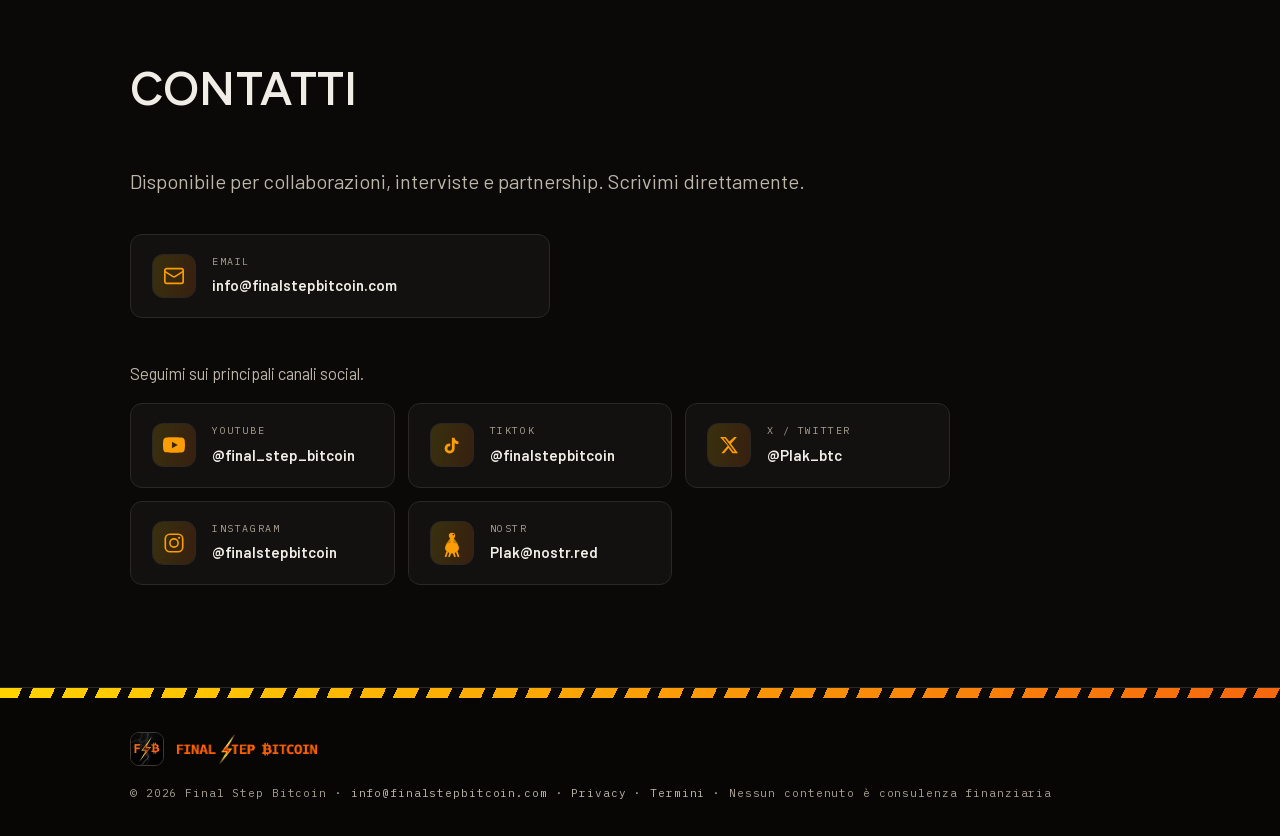
==== commit 05a16050: "Video: aggiornato l'elenco dal canale YouTube" ====
--- a/index.html
+++ b/index.html
@@ -180,6 +180,7 @@
     <div class="vgrid rise" id="vgrid">
       <!-- VIDEO:INIZIO — scritto dal compito automatico (.github/scripts/aggiorna-video.py).
            Non modificare a mano: al prossimo aggiornamento verrebbe sovrascritto. -->
+      <a href="https://www.youtube.com/watch?v=RiONZFGbf4o" target="_blank" rel="noopener" class="vcard"><span class="vthumb"><img src="https://img.youtube.com/vi/RiONZFGbf4o/mqdefault.jpg" alt="" loading="lazy" decoding="async"><span class="vplay"><svg viewBox="0 0 24 24" aria-hidden="true"><path d="M8 5v14l11-7z"/></svg></span></span><span class="vinfo"><span class="vtitle">Come fare uno swap da Lightning a on-chain con SatsRouting</span><span class="vdate">11 nov 2026</span></span></a>
       <a href="https://www.youtube.com/watch?v=4KKRse_YMRk" target="_blank" rel="noopener" class="vcard"><span class="vthumb"><img src="https://img.youtube.com/vi/4KKRse_YMRk/mqdefault.jpg" alt="" loading="lazy" decoding="async"><span class="vplay"><svg viewBox="0 0 24 24" aria-hidden="true"><path d="M8 5v14l11-7z"/></svg></span></span><span class="vinfo"><span class="vtitle">Come verificare la firma di Electrum con GPG | tutorial passo passo</span><span class="vdate">04 nov 2026</span></span></a>
       <a href="https://www.youtube.com/watch?v=S27VsoYeMrQ" target="_blank" rel="noopener" class="vcard"><span class="vthumb"><img src="https://img.youtube.com/vi/S27VsoYeMrQ/mqdefault.jpg" alt="" loading="lazy" decoding="async"><span class="vplay"><svg viewBox="0 0 24 24" aria-hidden="true"><path d="M8 5v14l11-7z"/></svg></span></span><span class="vinfo"><span class="vtitle">Cos&#x27;è Nostr e come funziona, spiegato semplice | Serie Nostr ep. 2</span><span class="vdate">28 ott 2026</span></span></a>
       <!-- VIDEO:FINE -->
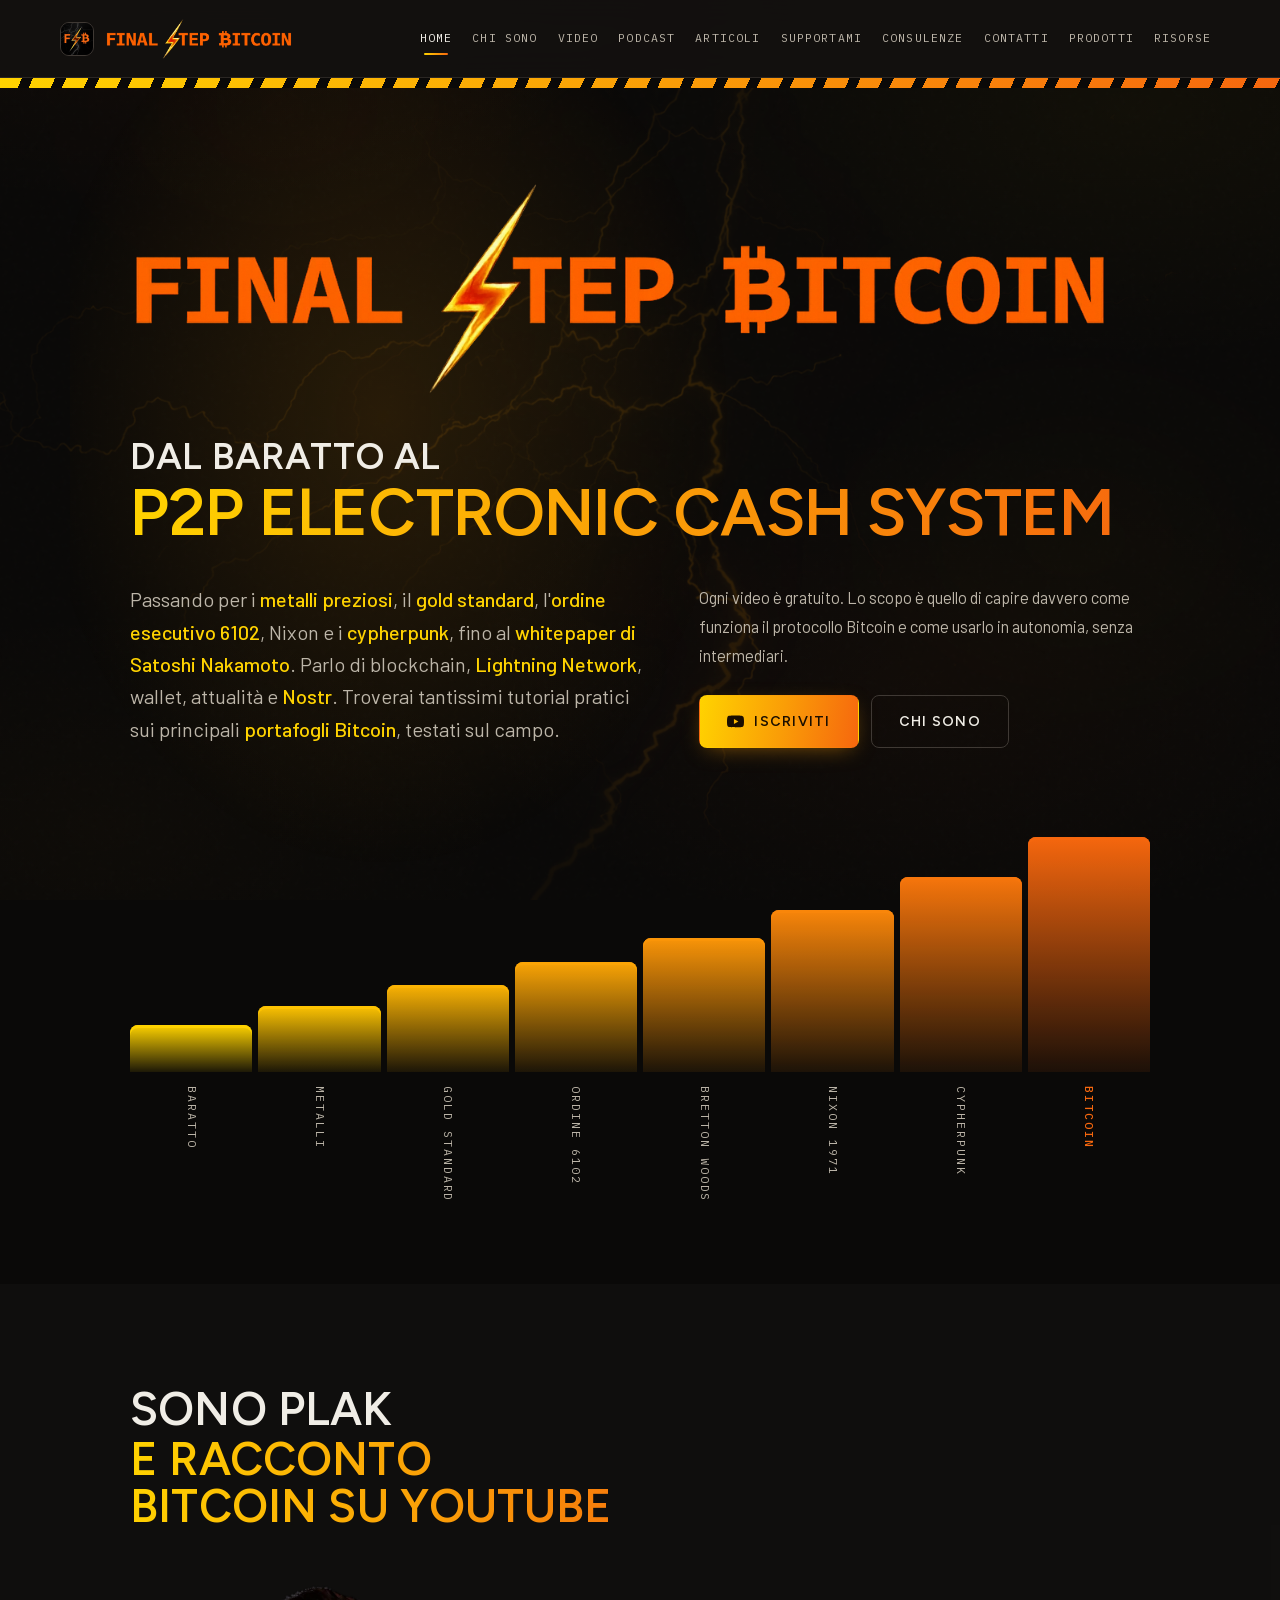
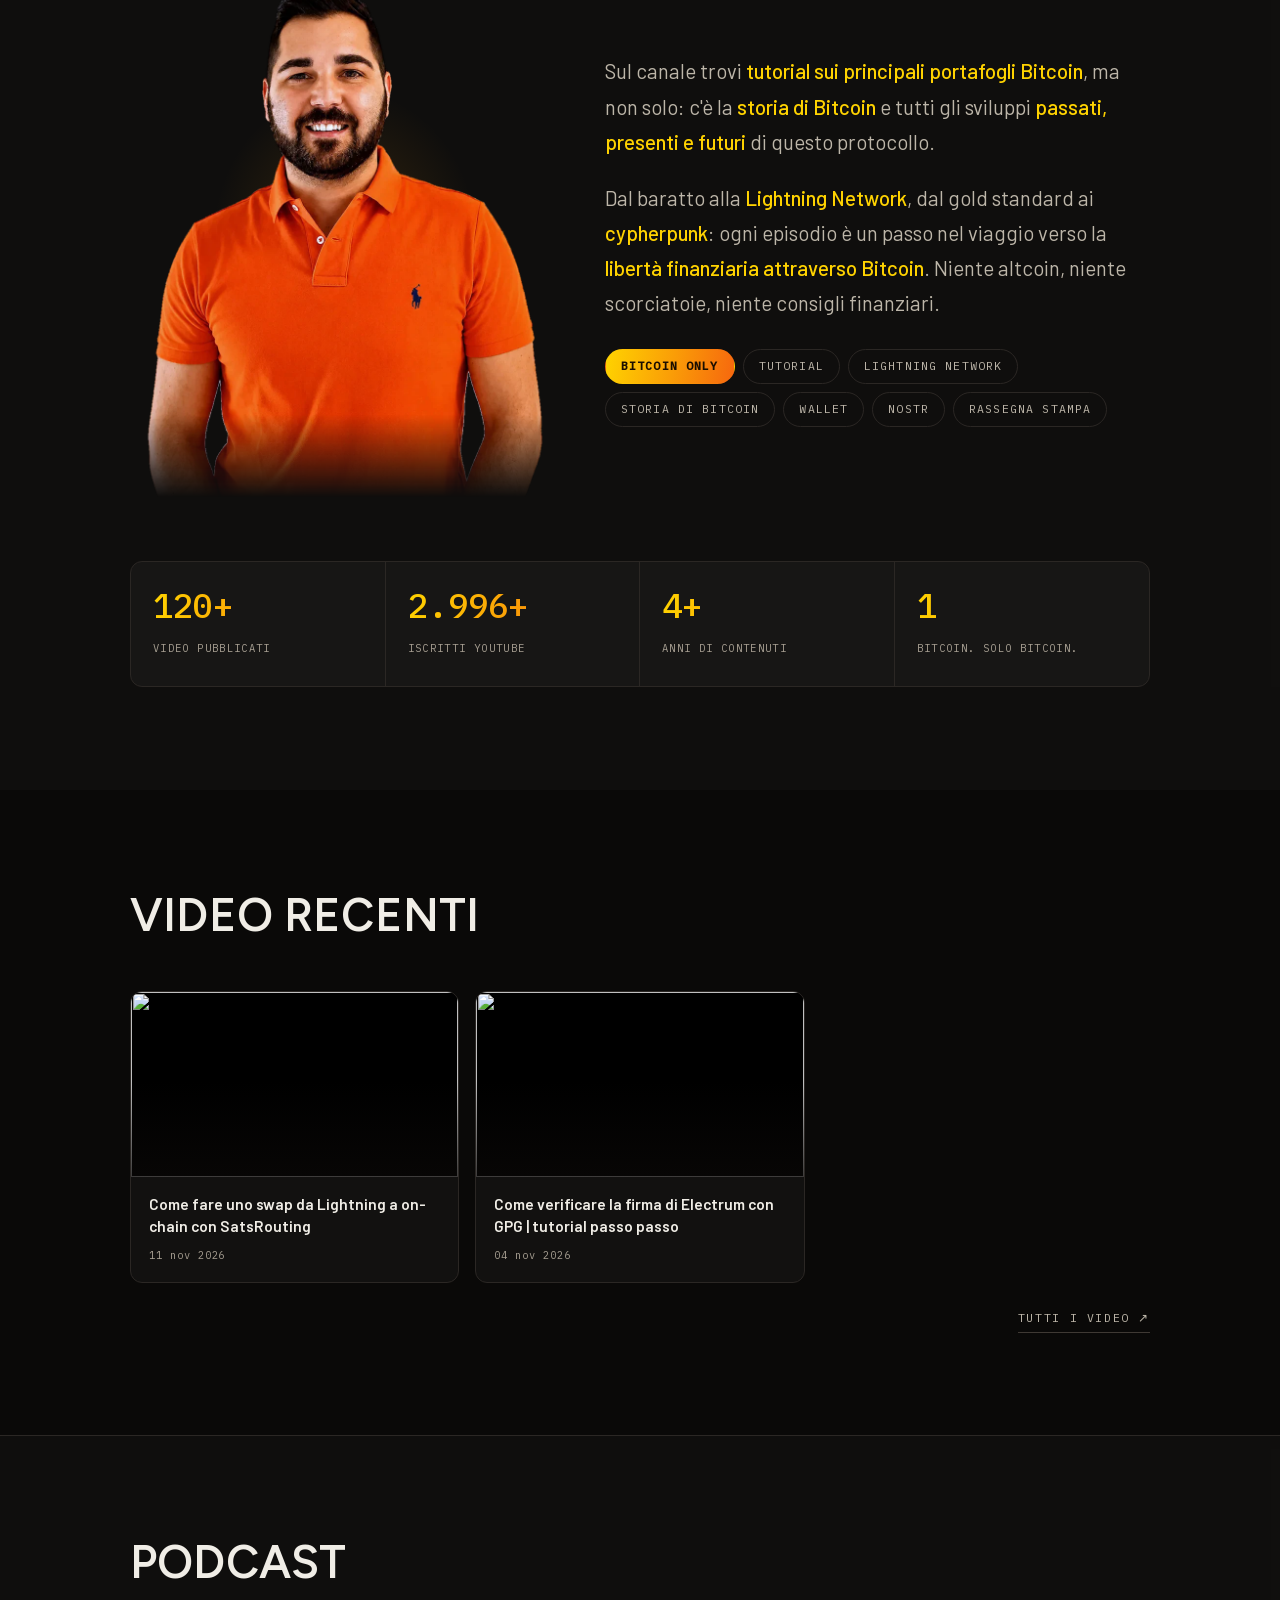
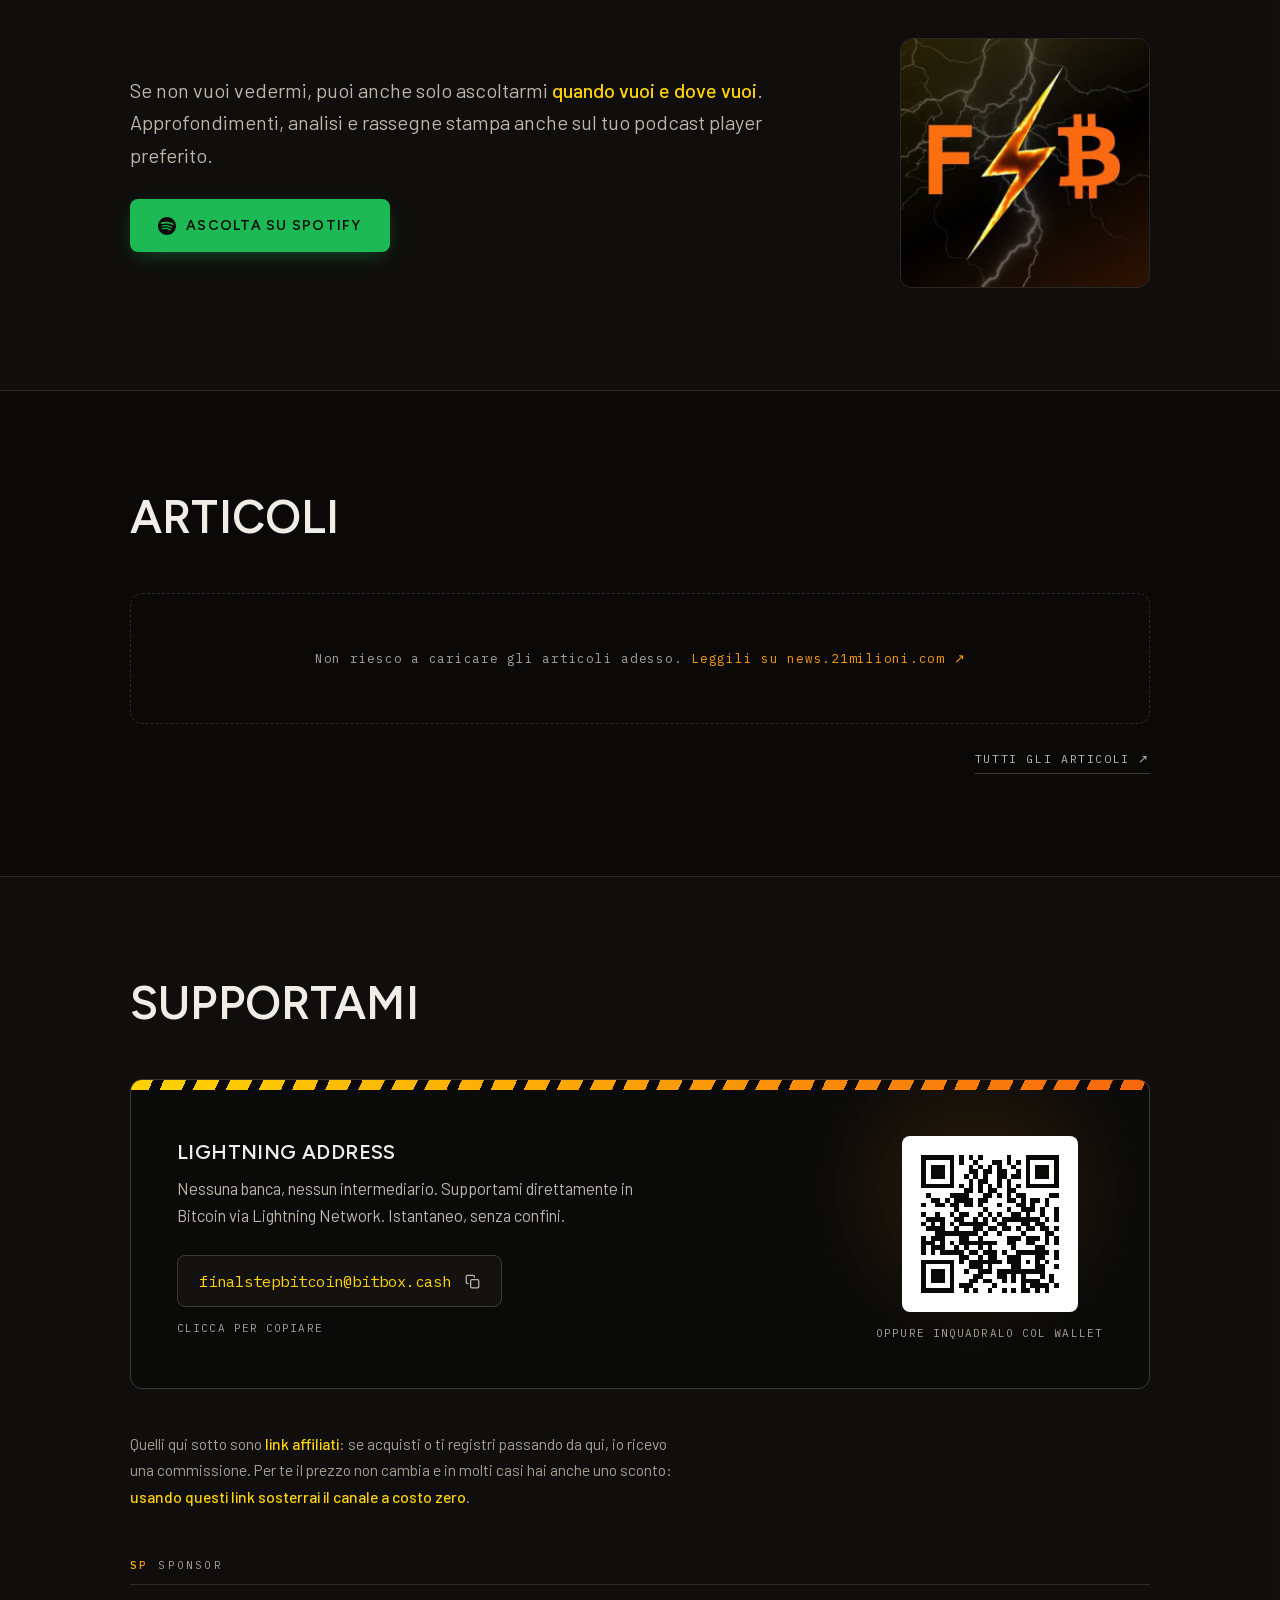
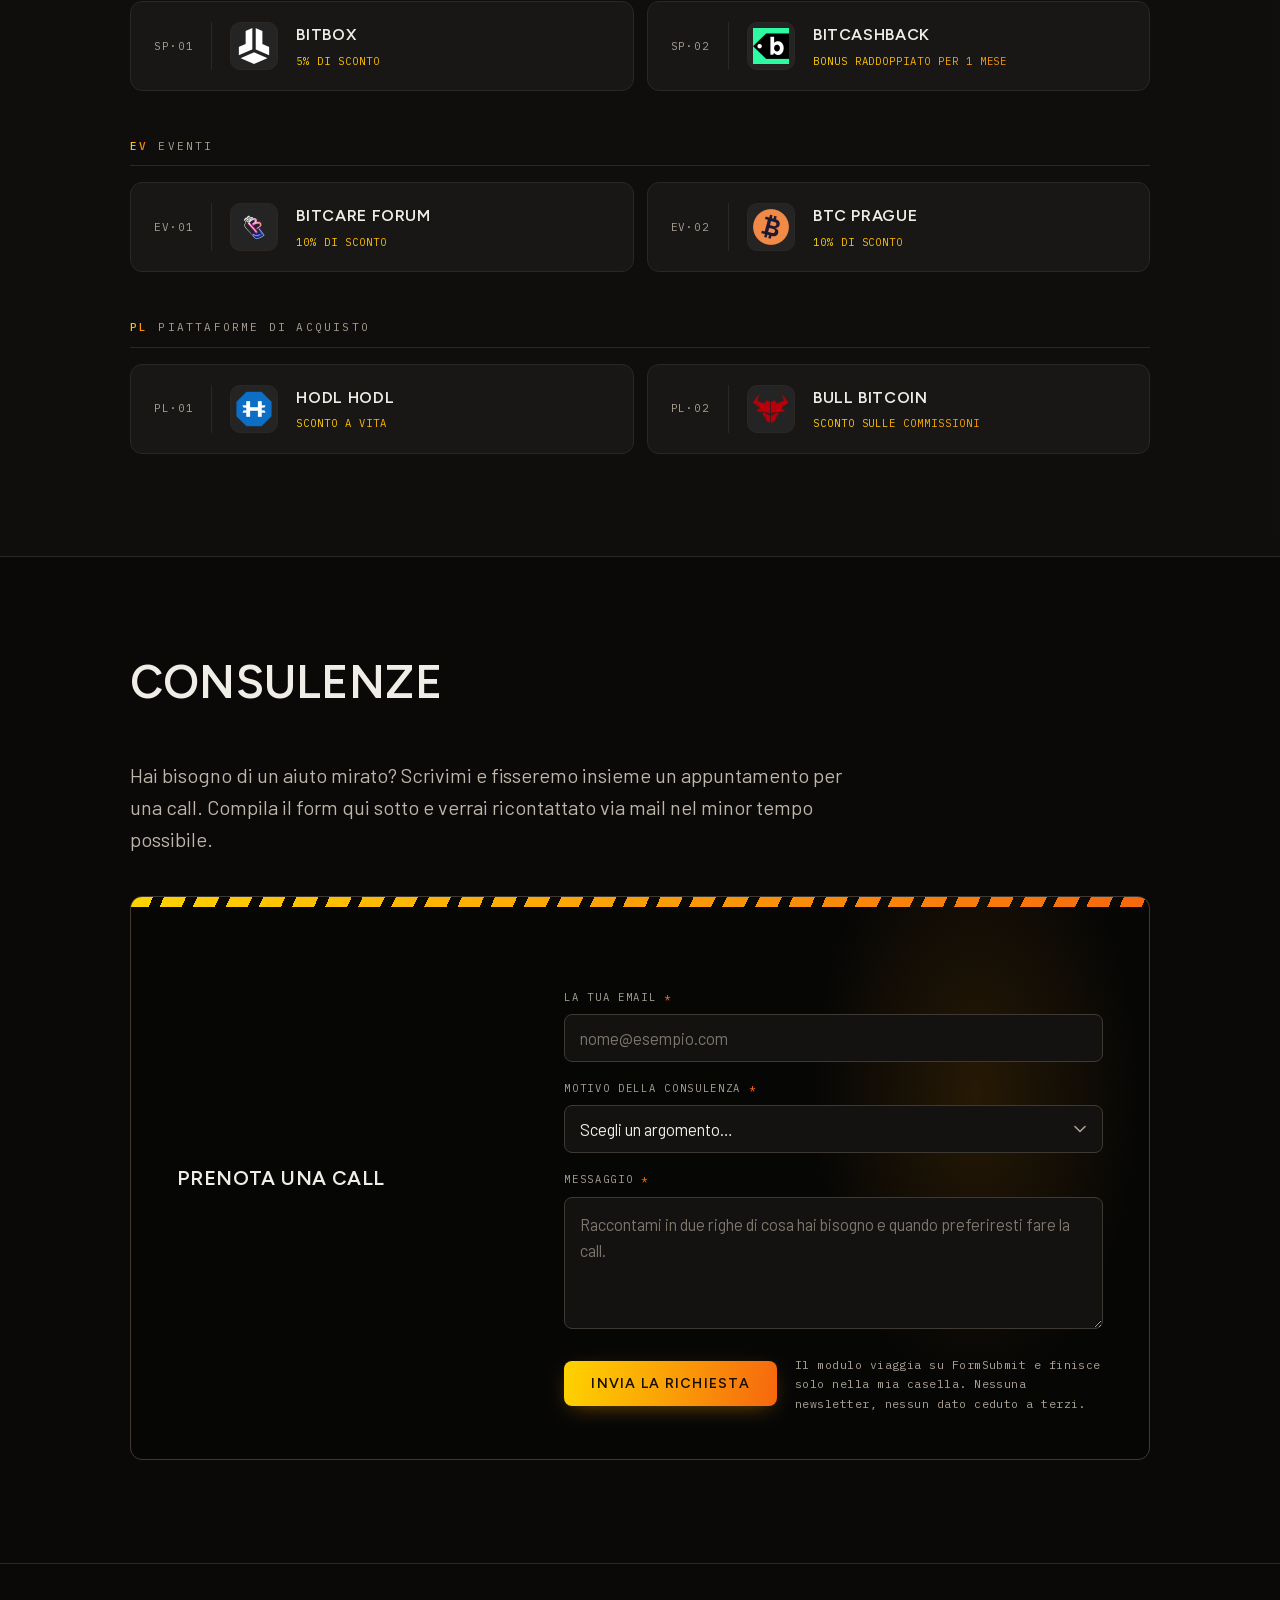
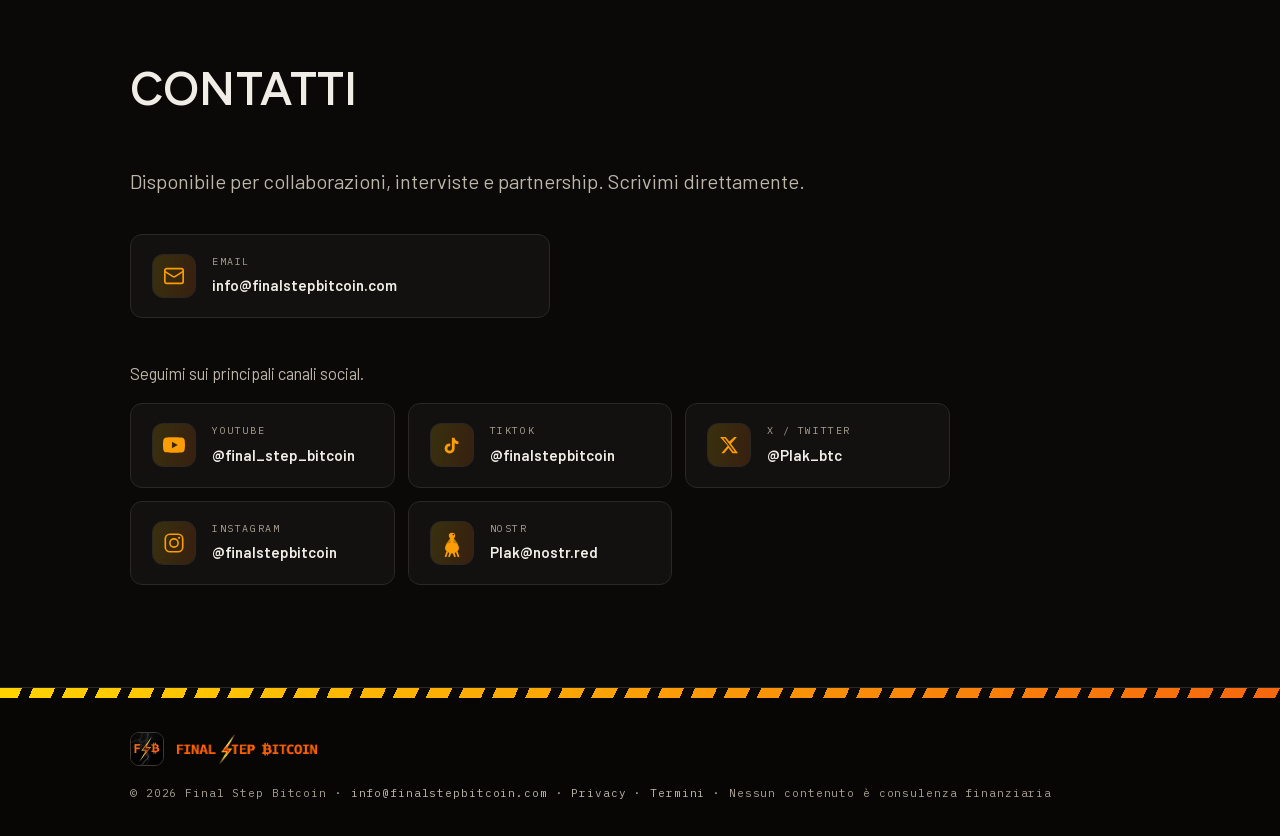
==== commit 1c274b35: "Video: aggiornato l'elenco dal canale YouTube" ====
--- a/index.html
+++ b/index.html
@@ -182,7 +182,6 @@
            Non modificare a mano: al prossimo aggiornamento verrebbe sovrascritto. -->
       <a href="https://www.youtube.com/watch?v=RiONZFGbf4o" target="_blank" rel="noopener" class="vcard"><span class="vthumb"><img src="https://img.youtube.com/vi/RiONZFGbf4o/mqdefault.jpg" alt="" loading="lazy" decoding="async"><span class="vplay"><svg viewBox="0 0 24 24" aria-hidden="true"><path d="M8 5v14l11-7z"/></svg></span></span><span class="vinfo"><span class="vtitle">Come fare uno swap da Lightning a on-chain con SatsRouting</span><span class="vdate">11 nov 2026</span></span></a>
       <a href="https://www.youtube.com/watch?v=4KKRse_YMRk" target="_blank" rel="noopener" class="vcard"><span class="vthumb"><img src="https://img.youtube.com/vi/4KKRse_YMRk/mqdefault.jpg" alt="" loading="lazy" decoding="async"><span class="vplay"><svg viewBox="0 0 24 24" aria-hidden="true"><path d="M8 5v14l11-7z"/></svg></span></span><span class="vinfo"><span class="vtitle">Come verificare la firma di Electrum con GPG | tutorial passo passo</span><span class="vdate">04 nov 2026</span></span></a>
-      <a href="https://www.youtube.com/watch?v=S27VsoYeMrQ" target="_blank" rel="noopener" class="vcard"><span class="vthumb"><img src="https://img.youtube.com/vi/S27VsoYeMrQ/mqdefault.jpg" alt="" loading="lazy" decoding="async"><span class="vplay"><svg viewBox="0 0 24 24" aria-hidden="true"><path d="M8 5v14l11-7z"/></svg></span></span><span class="vinfo"><span class="vtitle">Cos&#x27;è Nostr e come funziona, spiegato semplice | Serie Nostr ep. 2</span><span class="vdate">28 ott 2026</span></span></a>
       <!-- VIDEO:FINE -->
     </div>
     <div class="more">
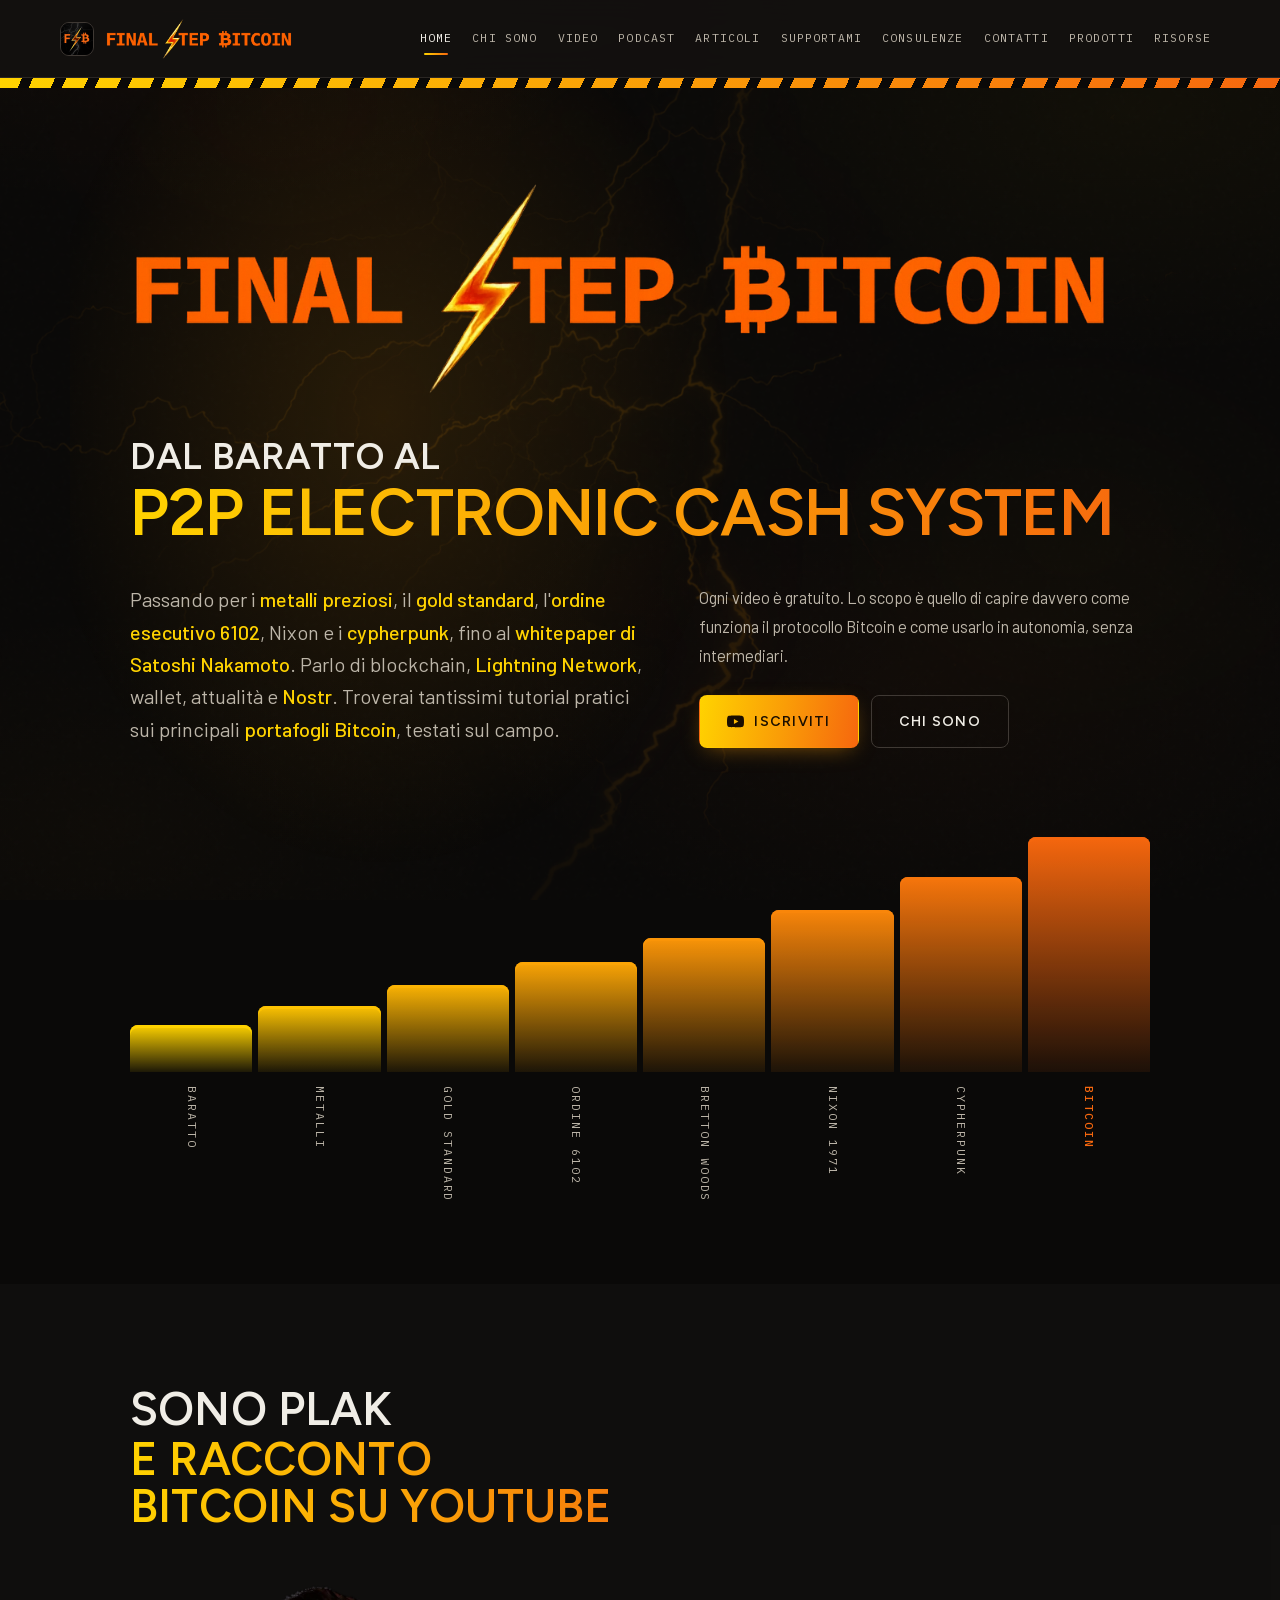
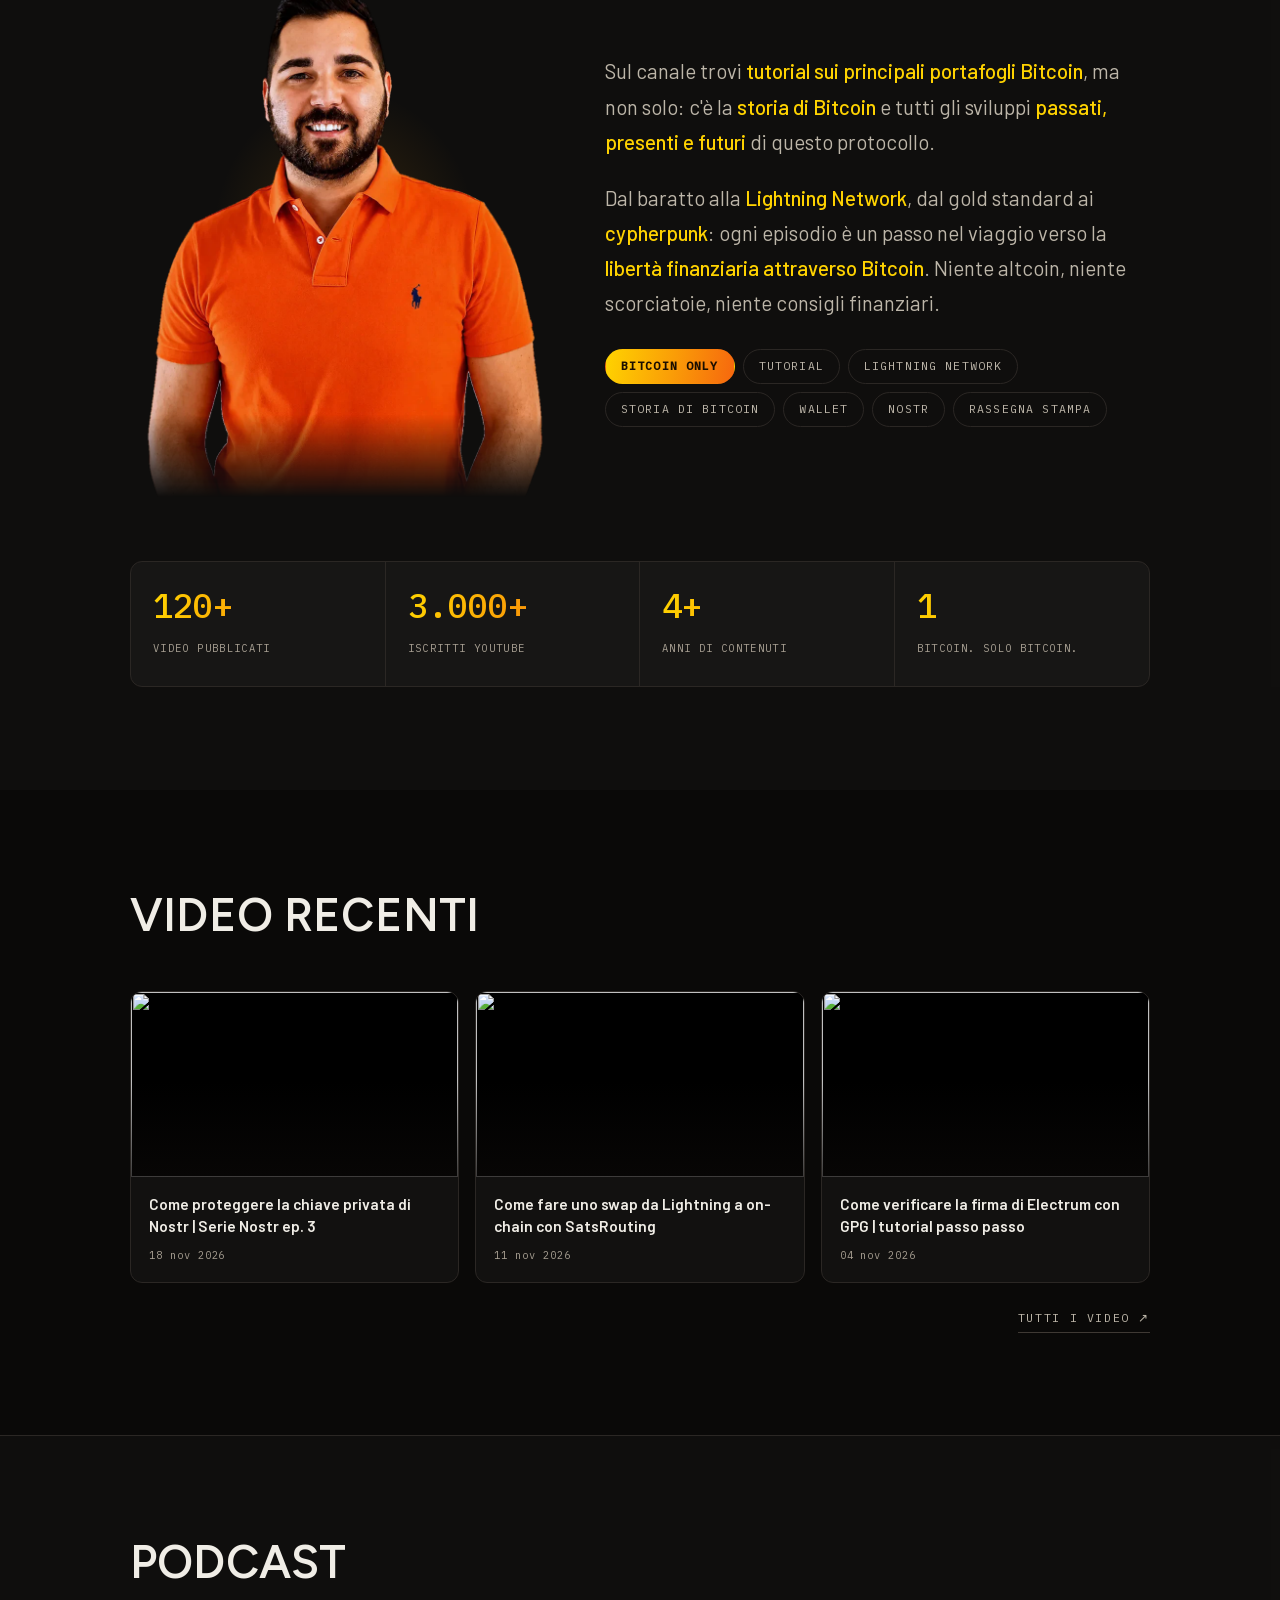
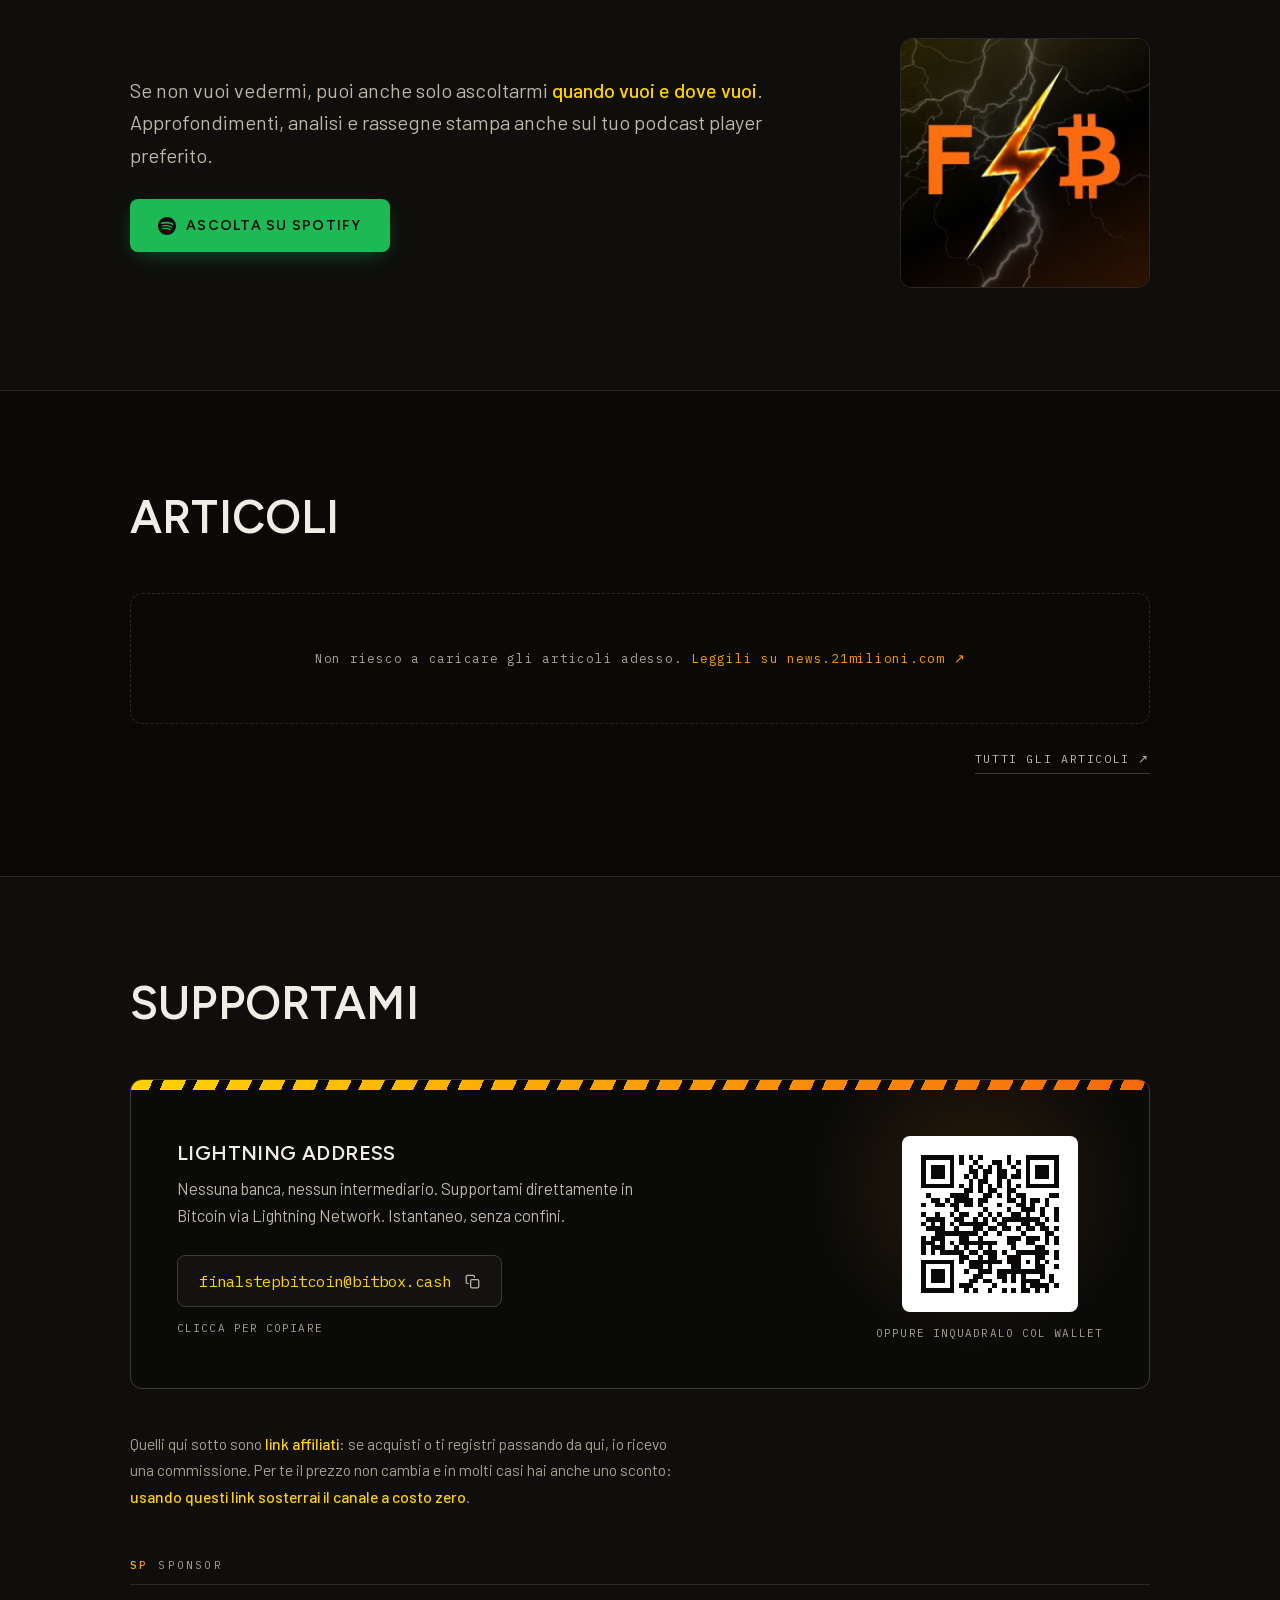
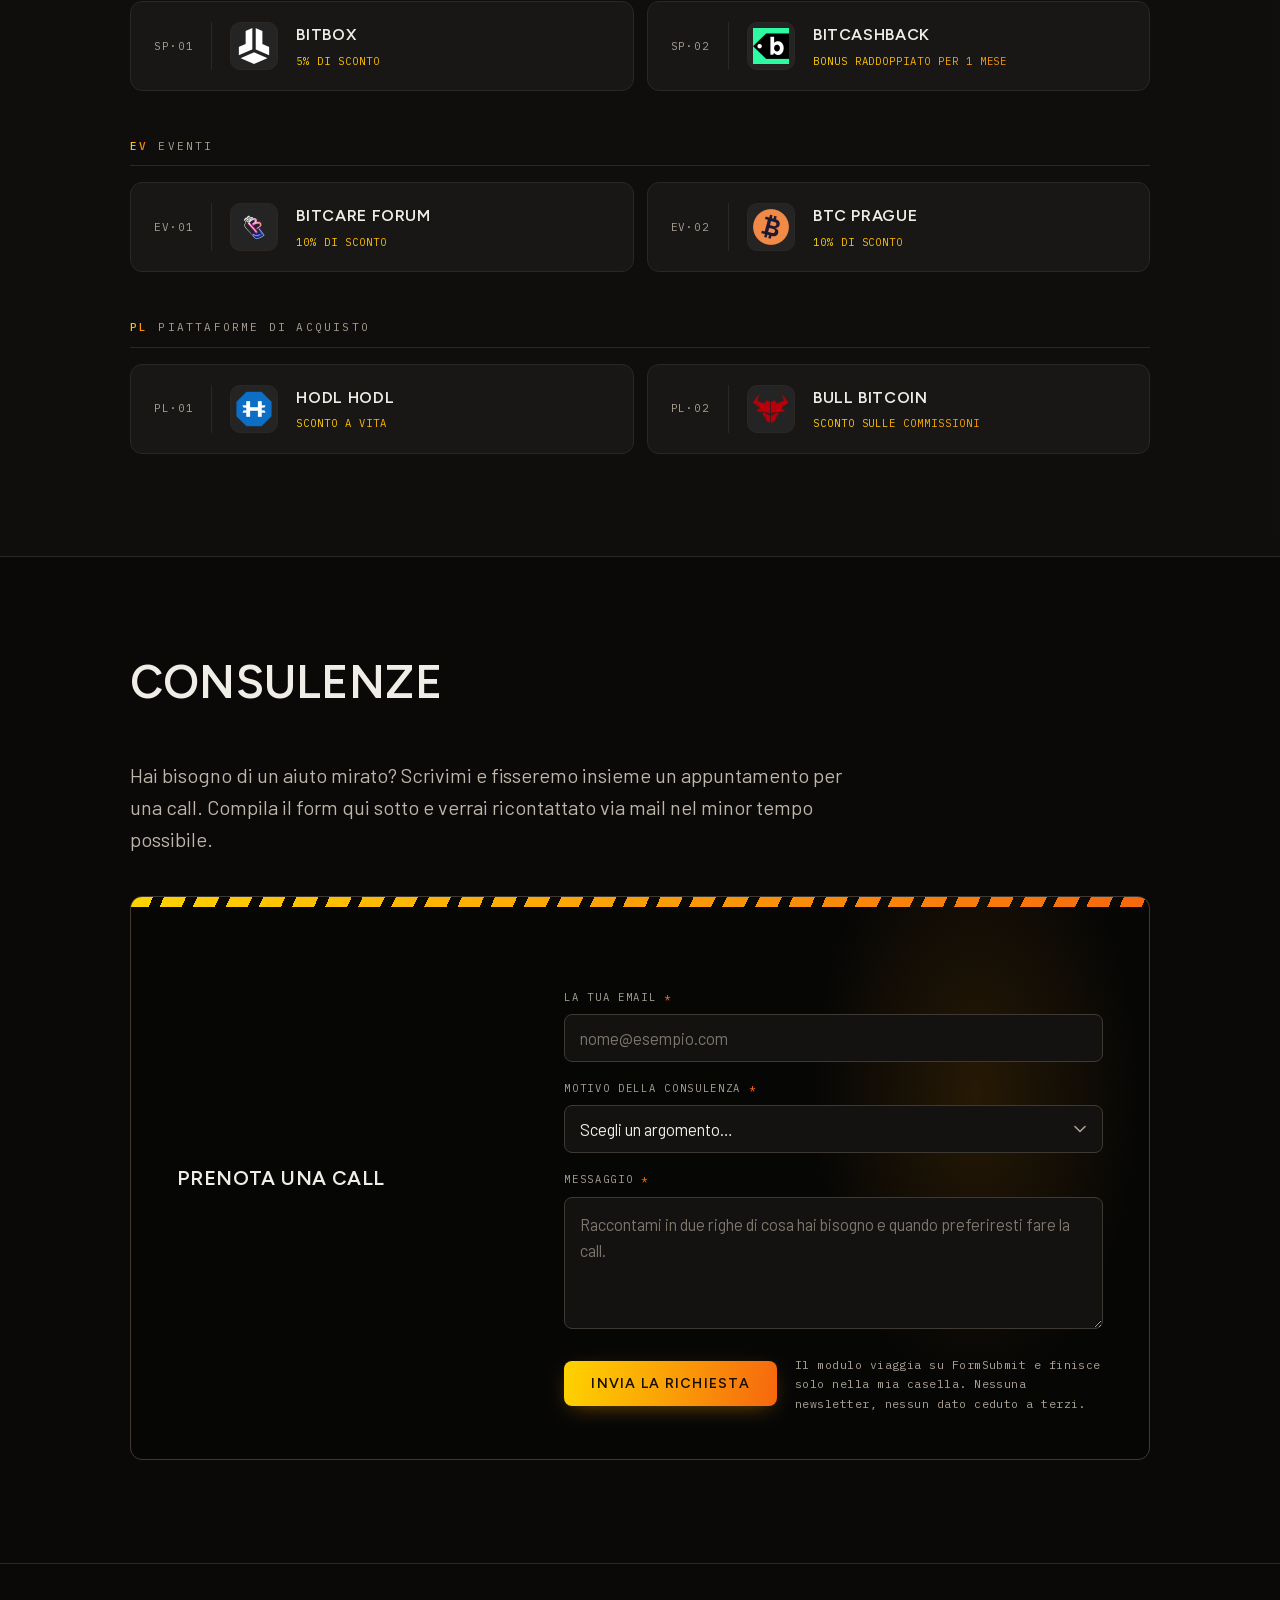
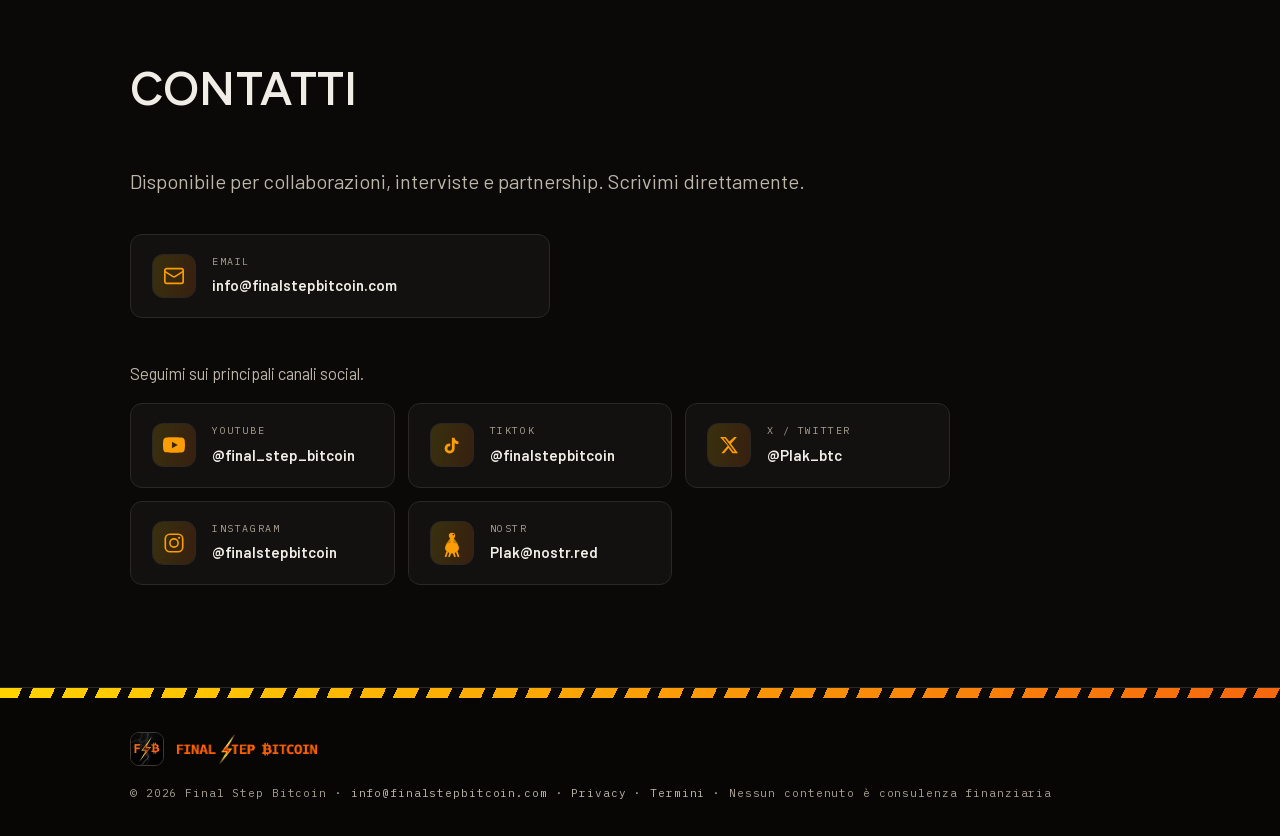
==== commit ff7715b5: "Video: aggiornato l'elenco dal canale YouTube" ====
--- a/index.html
+++ b/index.html
@@ -180,6 +180,7 @@
     <div class="vgrid rise" id="vgrid">
       <!-- VIDEO:INIZIO — scritto dal compito automatico (.github/scripts/aggiorna-video.py).
            Non modificare a mano: al prossimo aggiornamento verrebbe sovrascritto. -->
+      <a href="https://www.youtube.com/watch?v=8imB8YavrxI" target="_blank" rel="noopener" class="vcard"><span class="vthumb"><img src="https://img.youtube.com/vi/8imB8YavrxI/mqdefault.jpg" alt="" loading="lazy" decoding="async"><span class="vplay"><svg viewBox="0 0 24 24" aria-hidden="true"><path d="M8 5v14l11-7z"/></svg></span></span><span class="vinfo"><span class="vtitle">Come proteggere la chiave privata di Nostr | Serie Nostr ep. 3</span><span class="vdate">18 nov 2026</span></span></a>
       <a href="https://www.youtube.com/watch?v=RiONZFGbf4o" target="_blank" rel="noopener" class="vcard"><span class="vthumb"><img src="https://img.youtube.com/vi/RiONZFGbf4o/mqdefault.jpg" alt="" loading="lazy" decoding="async"><span class="vplay"><svg viewBox="0 0 24 24" aria-hidden="true"><path d="M8 5v14l11-7z"/></svg></span></span><span class="vinfo"><span class="vtitle">Come fare uno swap da Lightning a on-chain con SatsRouting</span><span class="vdate">11 nov 2026</span></span></a>
       <a href="https://www.youtube.com/watch?v=4KKRse_YMRk" target="_blank" rel="noopener" class="vcard"><span class="vthumb"><img src="https://img.youtube.com/vi/4KKRse_YMRk/mqdefault.jpg" alt="" loading="lazy" decoding="async"><span class="vplay"><svg viewBox="0 0 24 24" aria-hidden="true"><path d="M8 5v14l11-7z"/></svg></span></span><span class="vinfo"><span class="vtitle">Come verificare la firma di Electrum con GPG | tutorial passo passo</span><span class="vdate">04 nov 2026</span></span></a>
       <!-- VIDEO:FINE -->
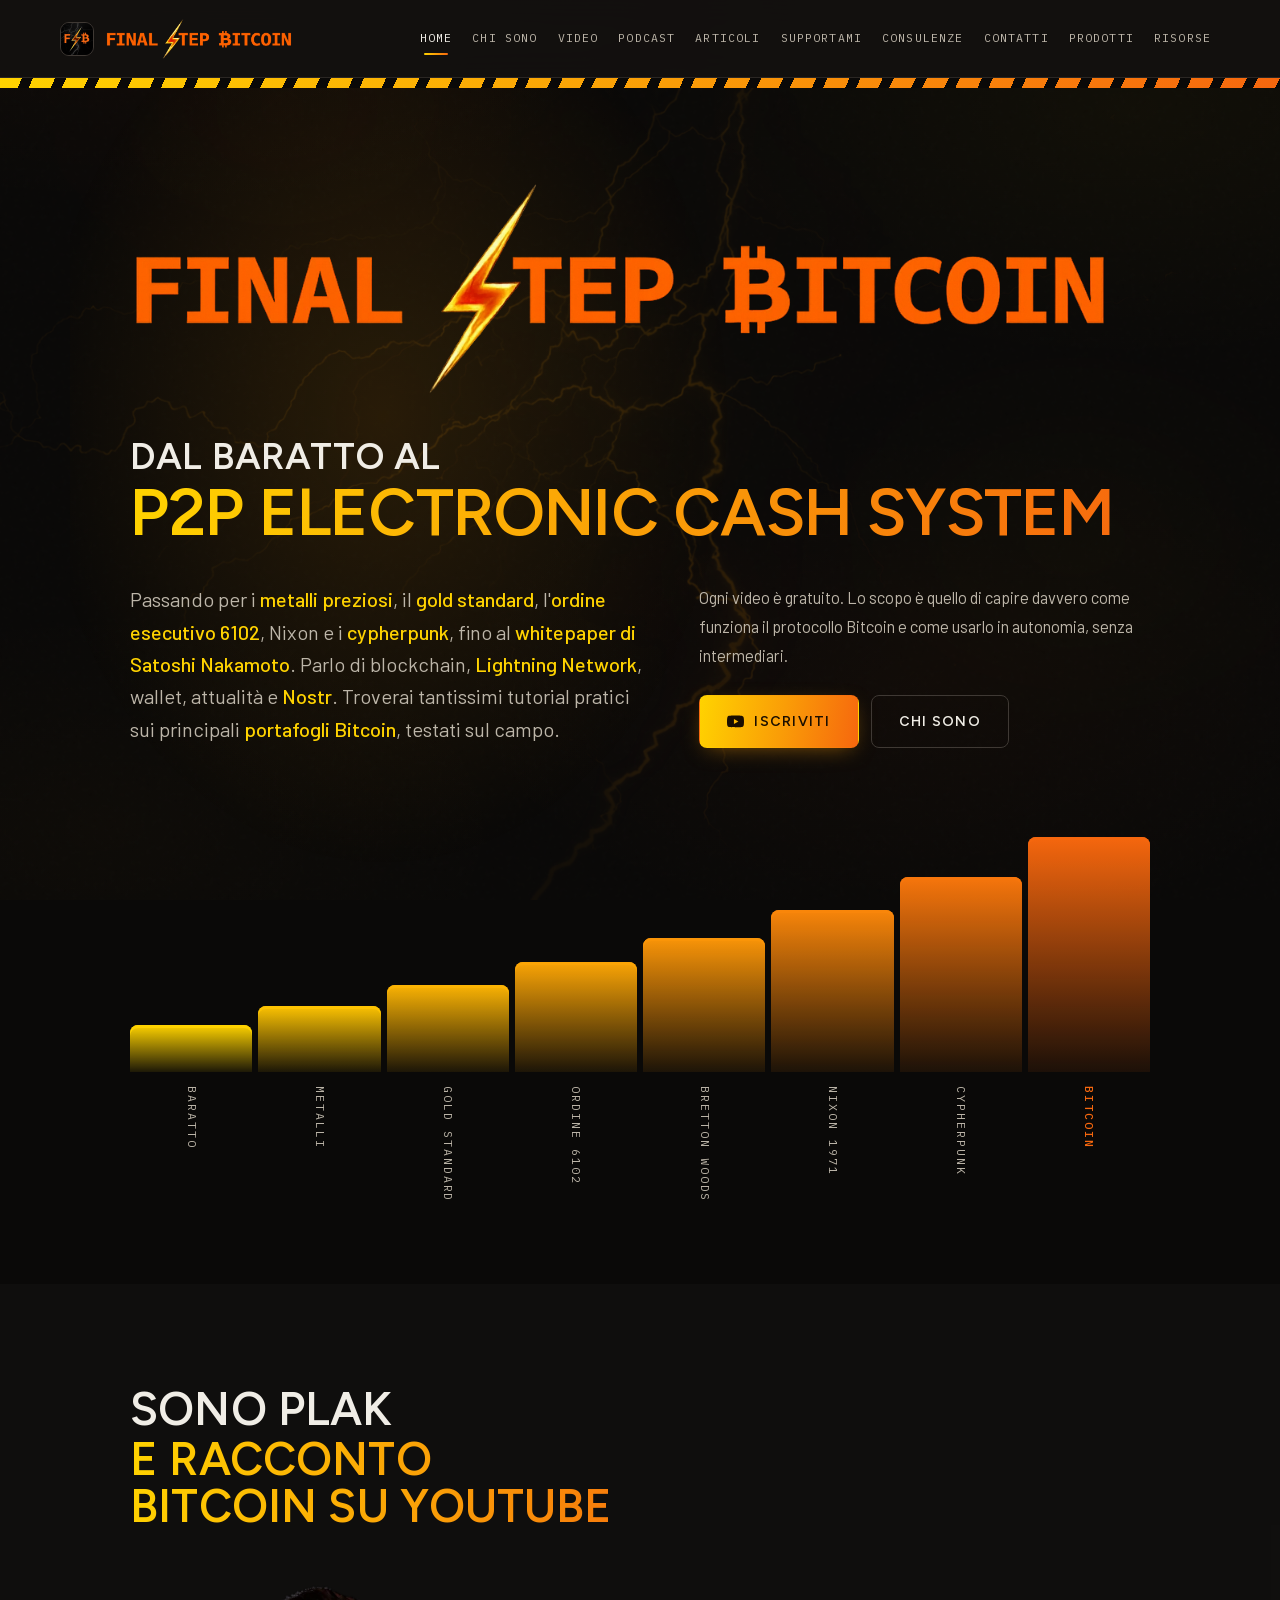
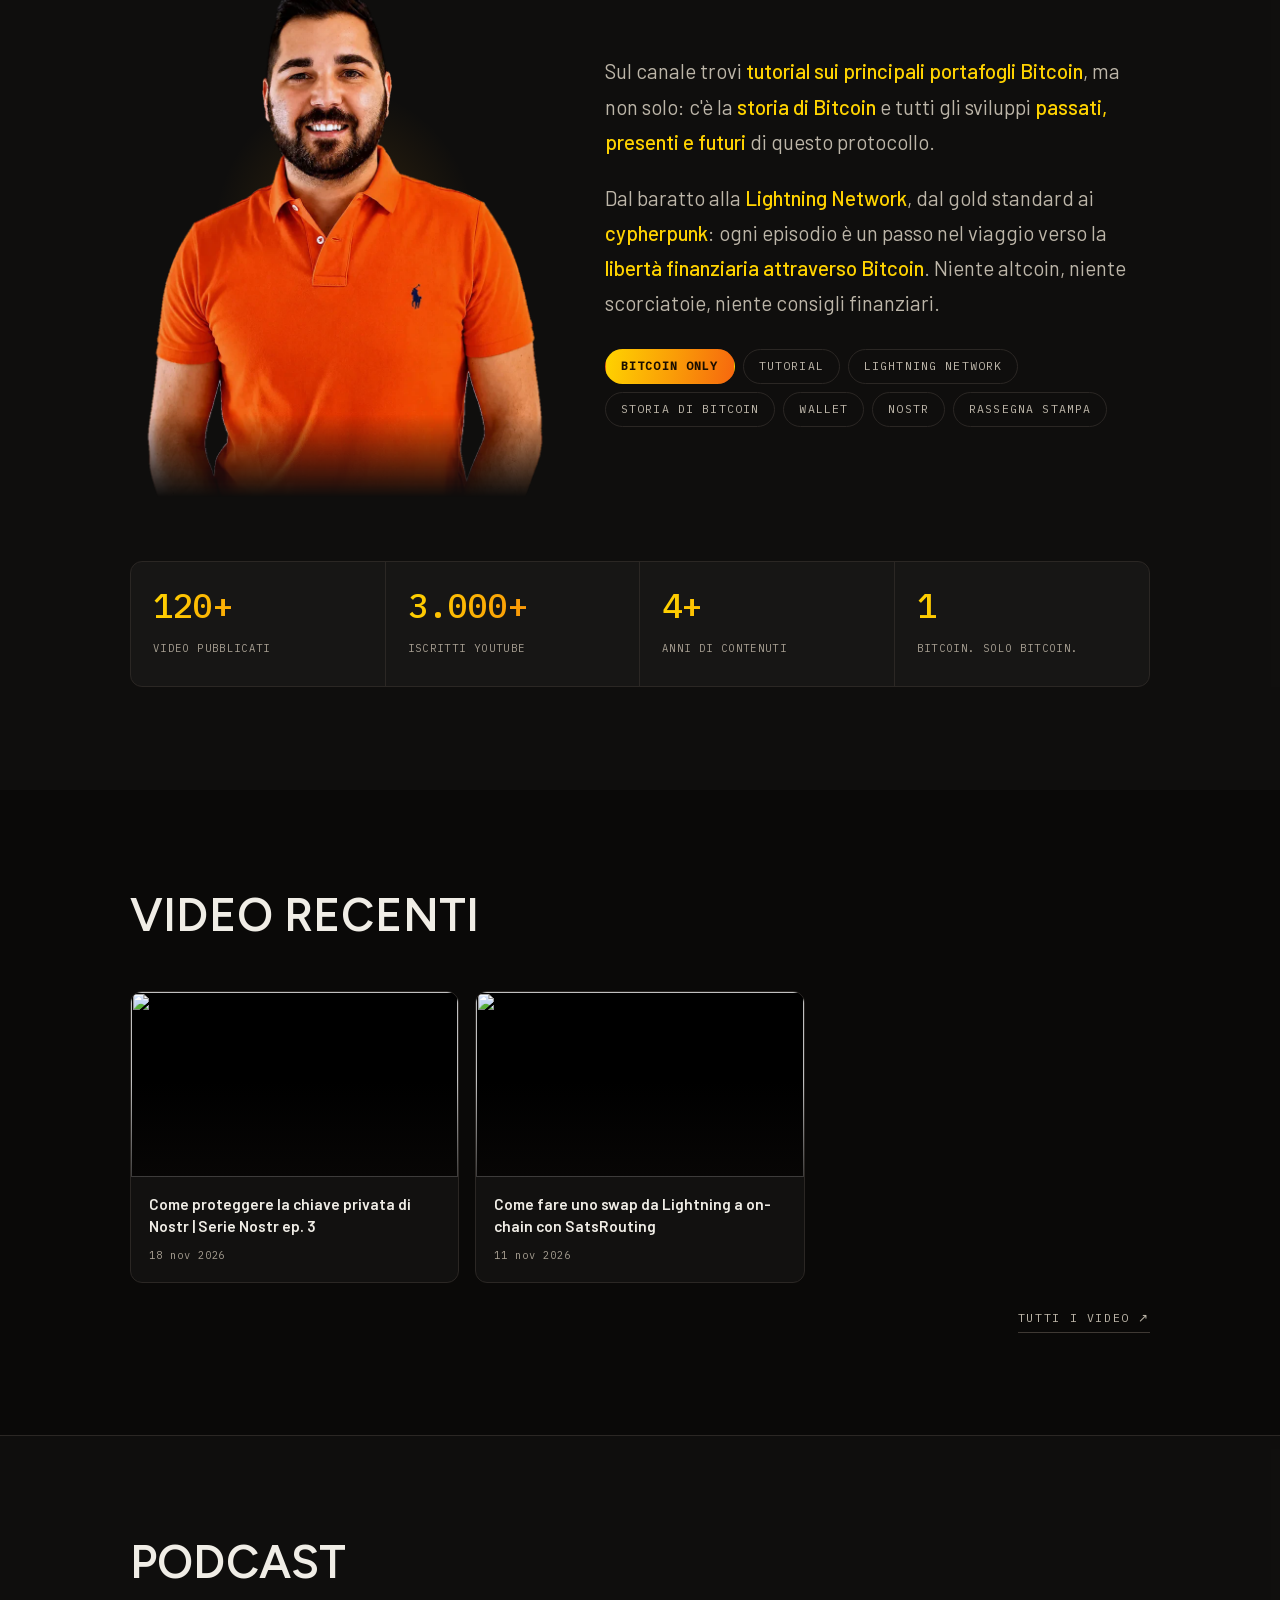
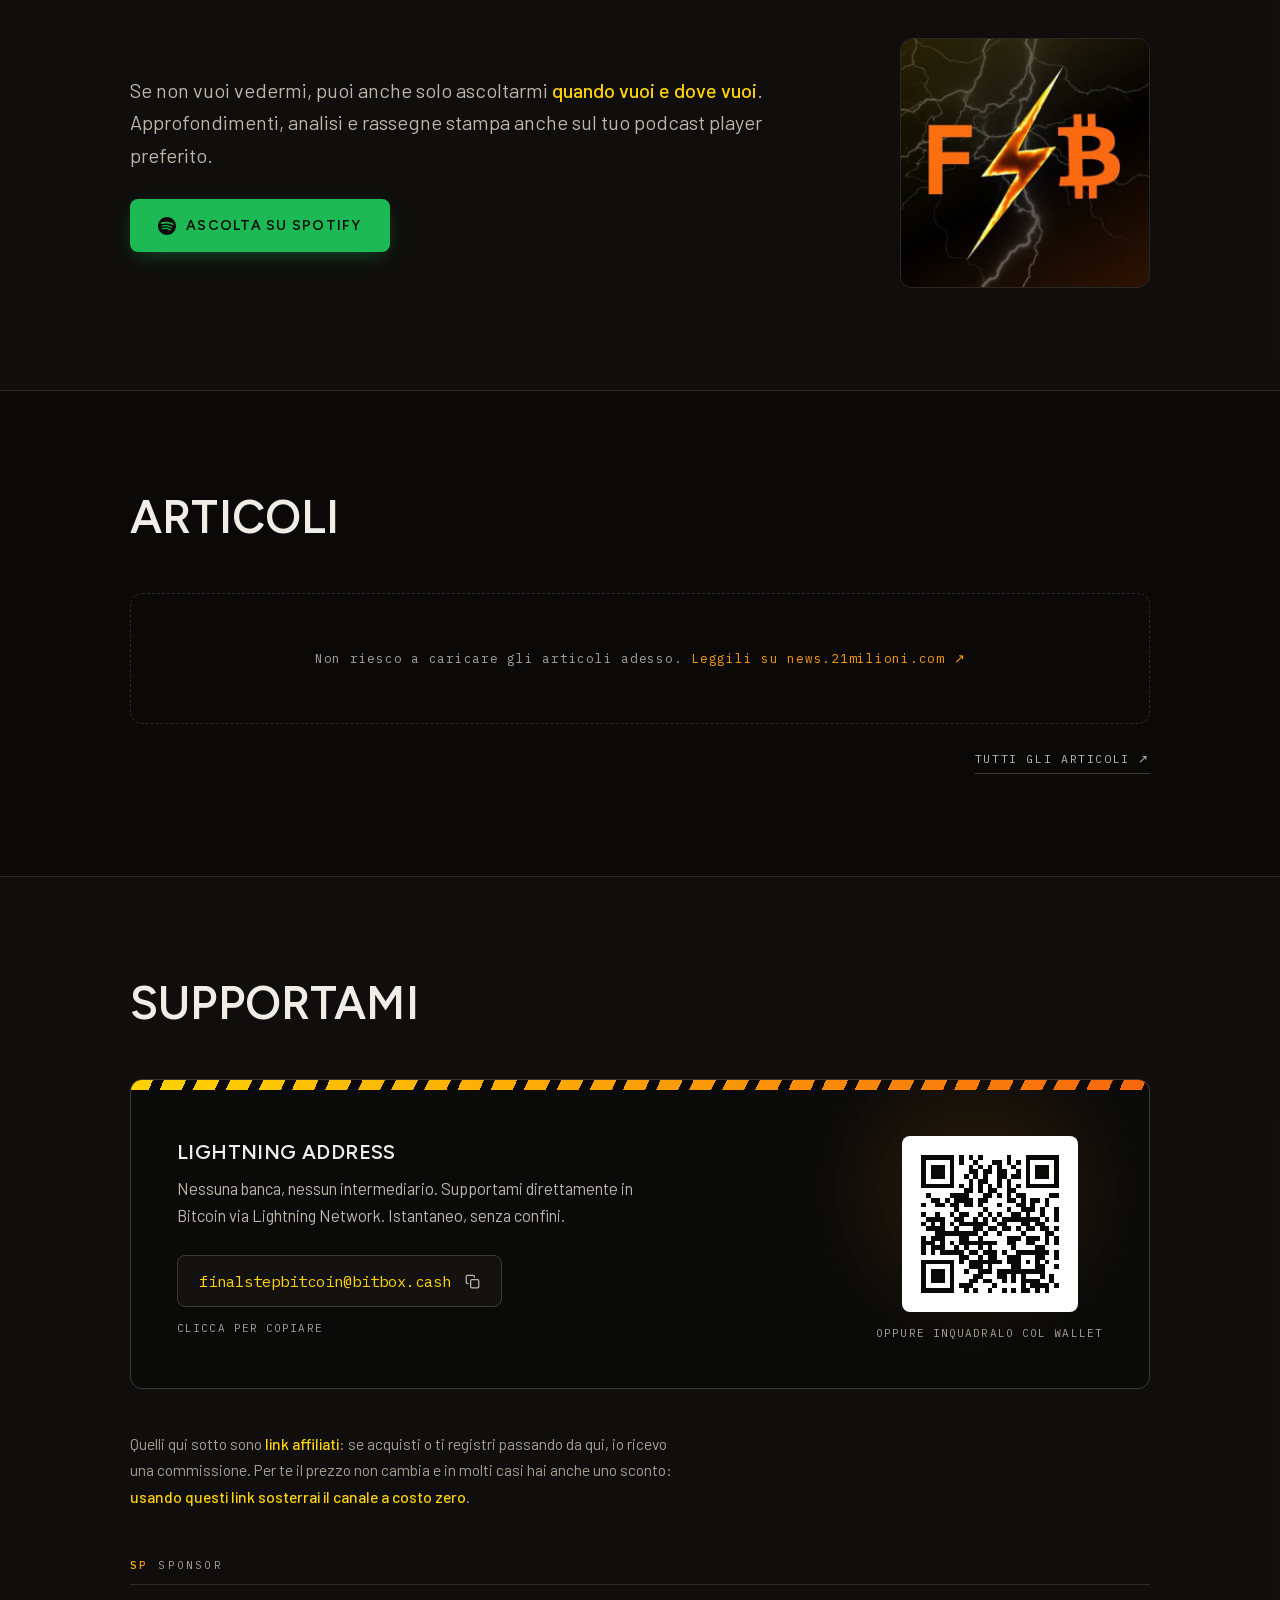
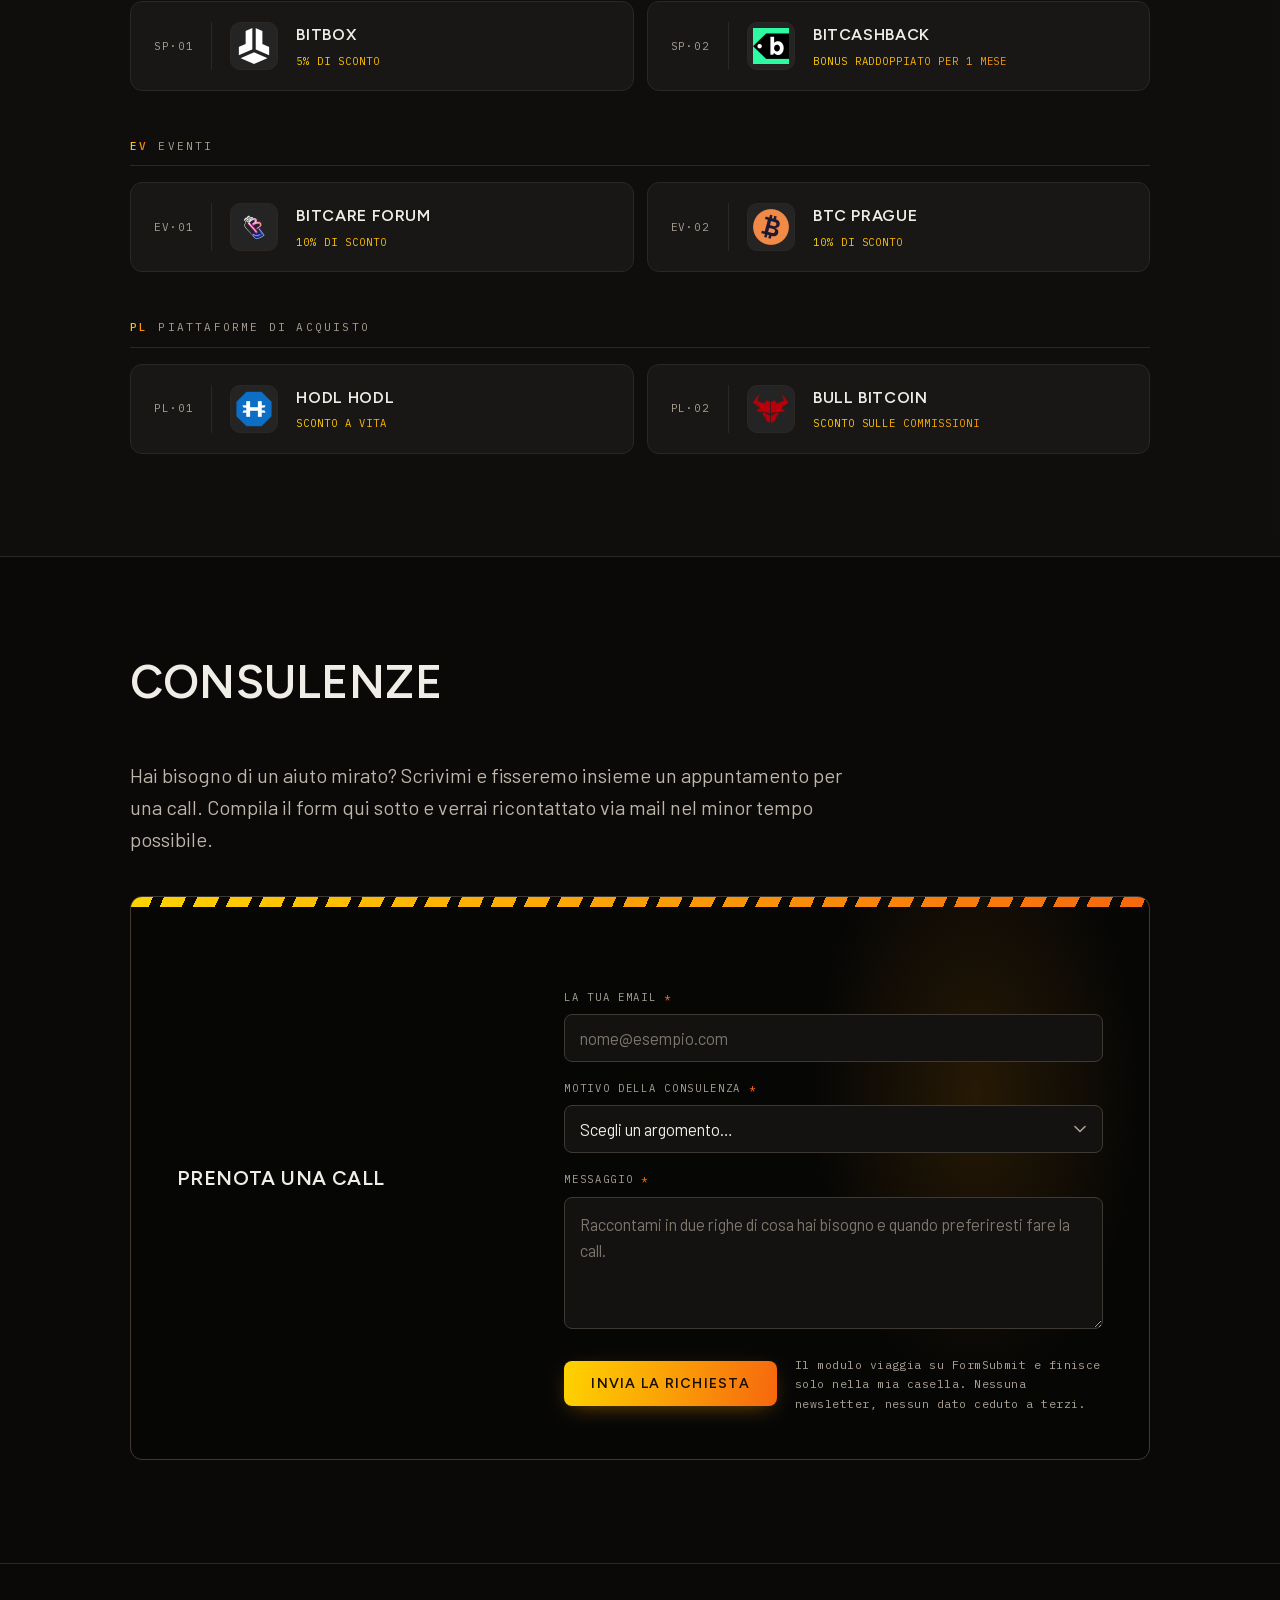
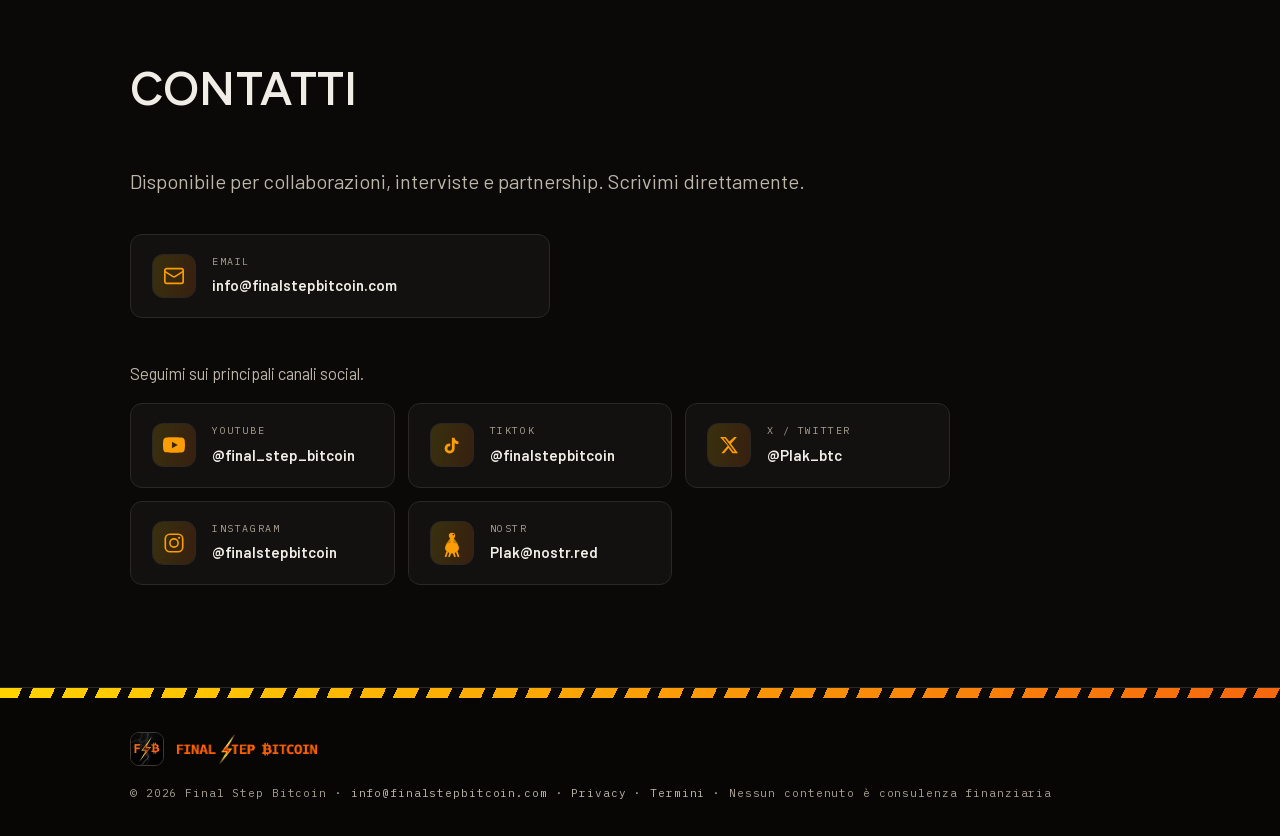
==== commit 25c7be5e: "Video: aggiornato l'elenco dal canale YouTube" ====
--- a/index.html
+++ b/index.html
@@ -182,7 +182,6 @@
            Non modificare a mano: al prossimo aggiornamento verrebbe sovrascritto. -->
       <a href="https://www.youtube.com/watch?v=8imB8YavrxI" target="_blank" rel="noopener" class="vcard"><span class="vthumb"><img src="https://img.youtube.com/vi/8imB8YavrxI/mqdefault.jpg" alt="" loading="lazy" decoding="async"><span class="vplay"><svg viewBox="0 0 24 24" aria-hidden="true"><path d="M8 5v14l11-7z"/></svg></span></span><span class="vinfo"><span class="vtitle">Come proteggere la chiave privata di Nostr | Serie Nostr ep. 3</span><span class="vdate">18 nov 2026</span></span></a>
       <a href="https://www.youtube.com/watch?v=RiONZFGbf4o" target="_blank" rel="noopener" class="vcard"><span class="vthumb"><img src="https://img.youtube.com/vi/RiONZFGbf4o/mqdefault.jpg" alt="" loading="lazy" decoding="async"><span class="vplay"><svg viewBox="0 0 24 24" aria-hidden="true"><path d="M8 5v14l11-7z"/></svg></span></span><span class="vinfo"><span class="vtitle">Come fare uno swap da Lightning a on-chain con SatsRouting</span><span class="vdate">11 nov 2026</span></span></a>
-      <a href="https://www.youtube.com/watch?v=4KKRse_YMRk" target="_blank" rel="noopener" class="vcard"><span class="vthumb"><img src="https://img.youtube.com/vi/4KKRse_YMRk/mqdefault.jpg" alt="" loading="lazy" decoding="async"><span class="vplay"><svg viewBox="0 0 24 24" aria-hidden="true"><path d="M8 5v14l11-7z"/></svg></span></span><span class="vinfo"><span class="vtitle">Come verificare la firma di Electrum con GPG | tutorial passo passo</span><span class="vdate">04 nov 2026</span></span></a>
       <!-- VIDEO:FINE -->
     </div>
     <div class="more">
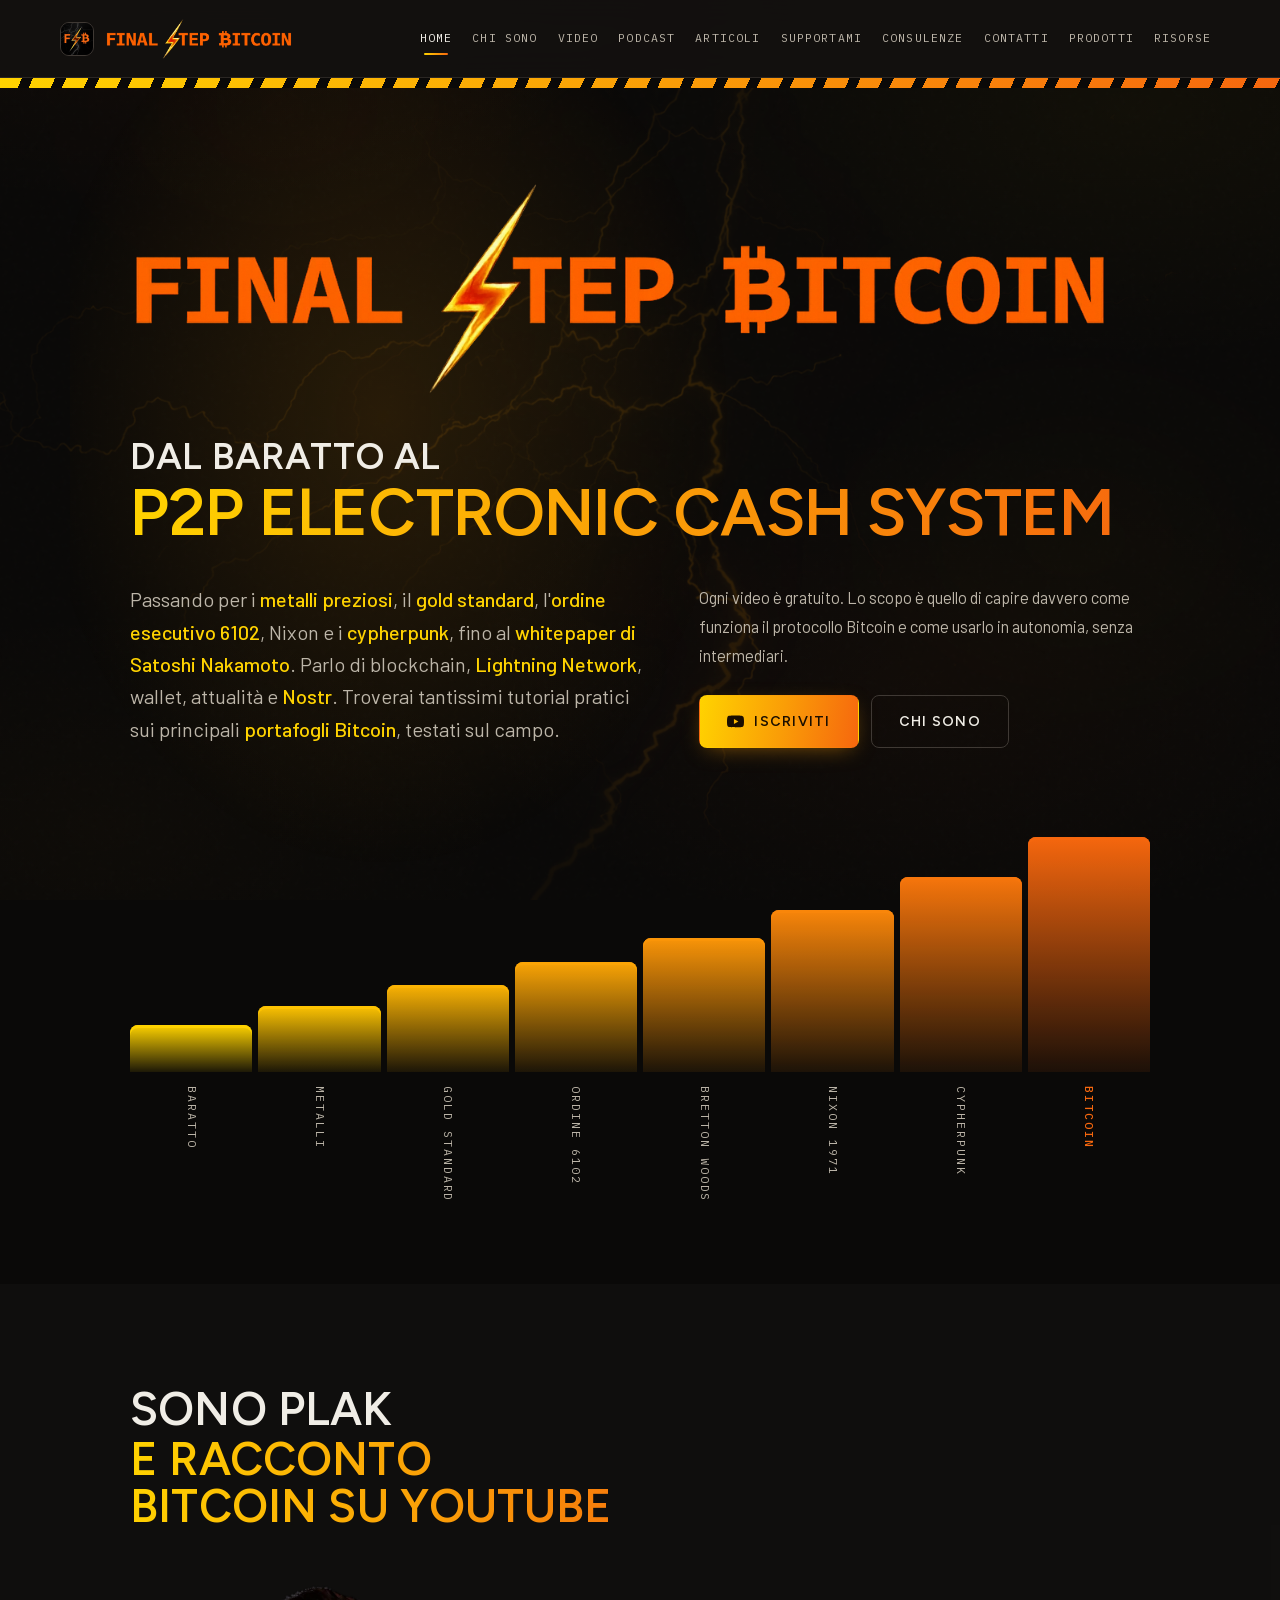
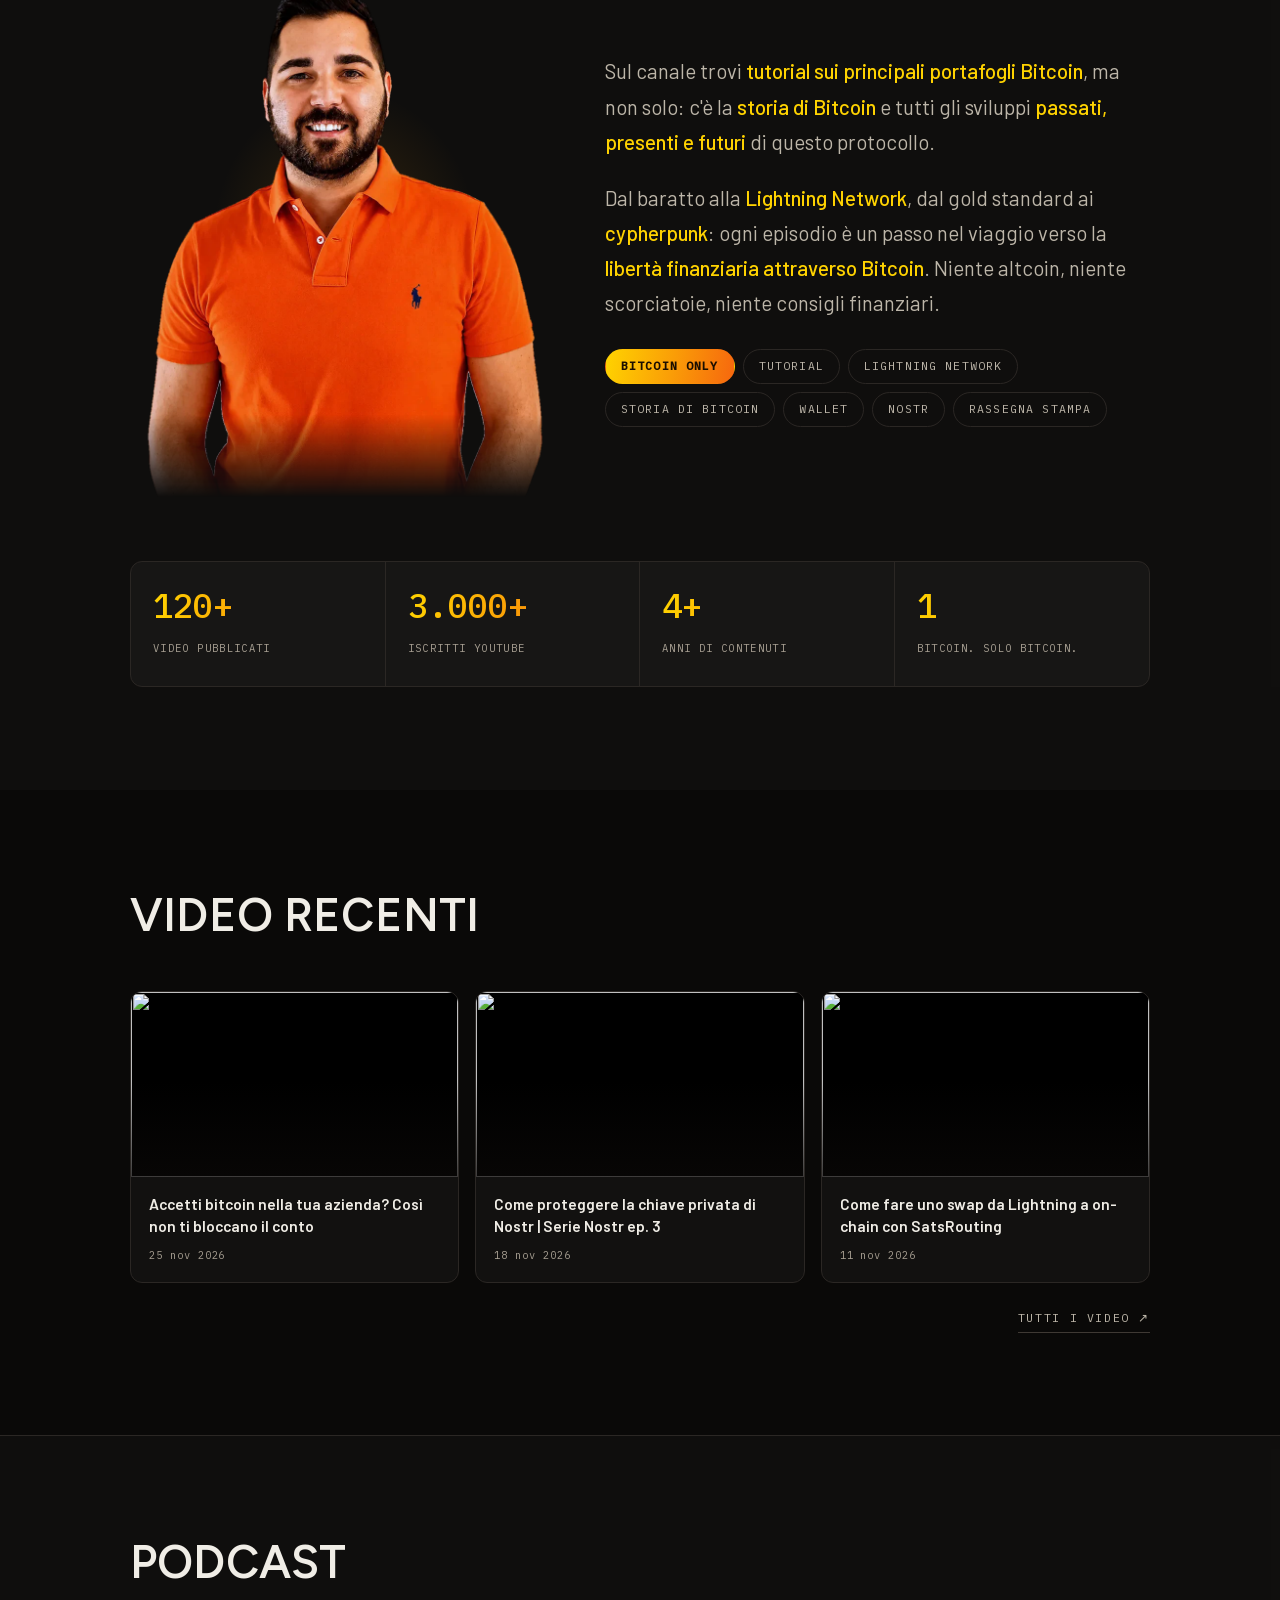
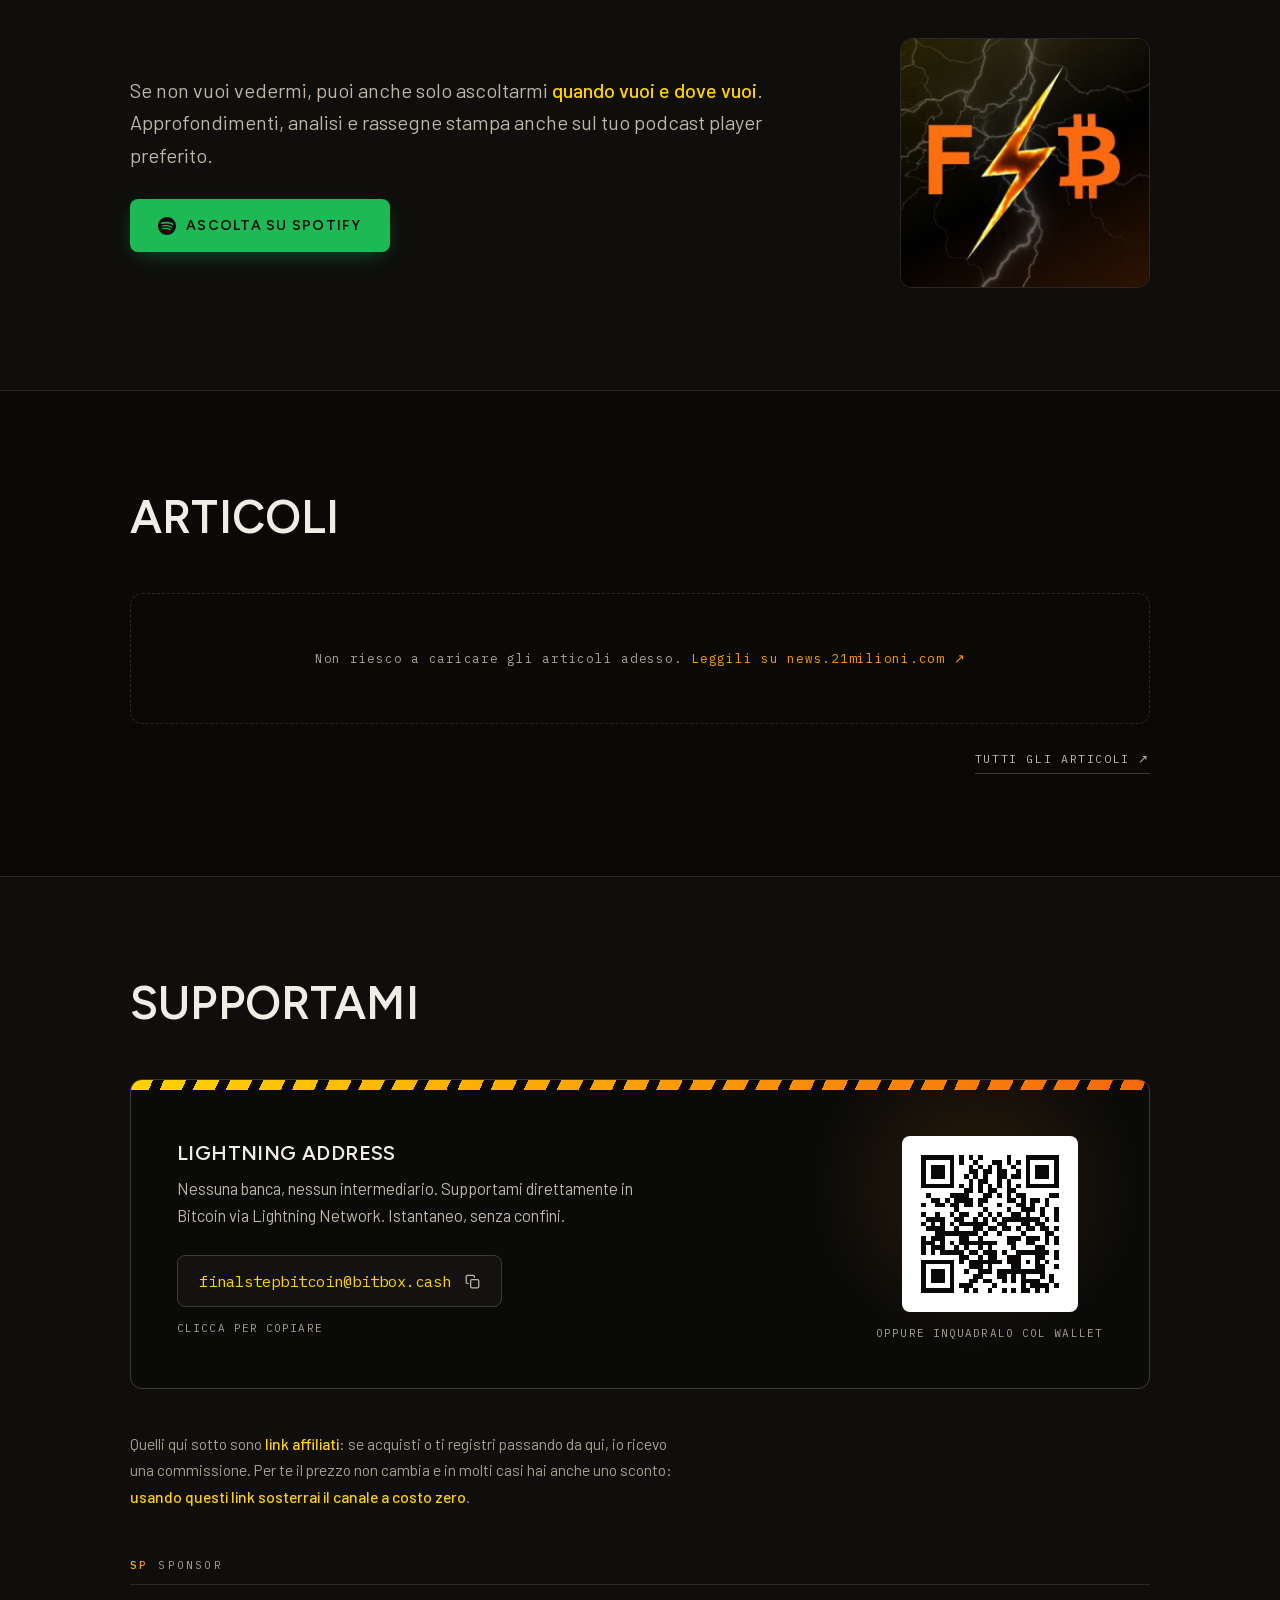
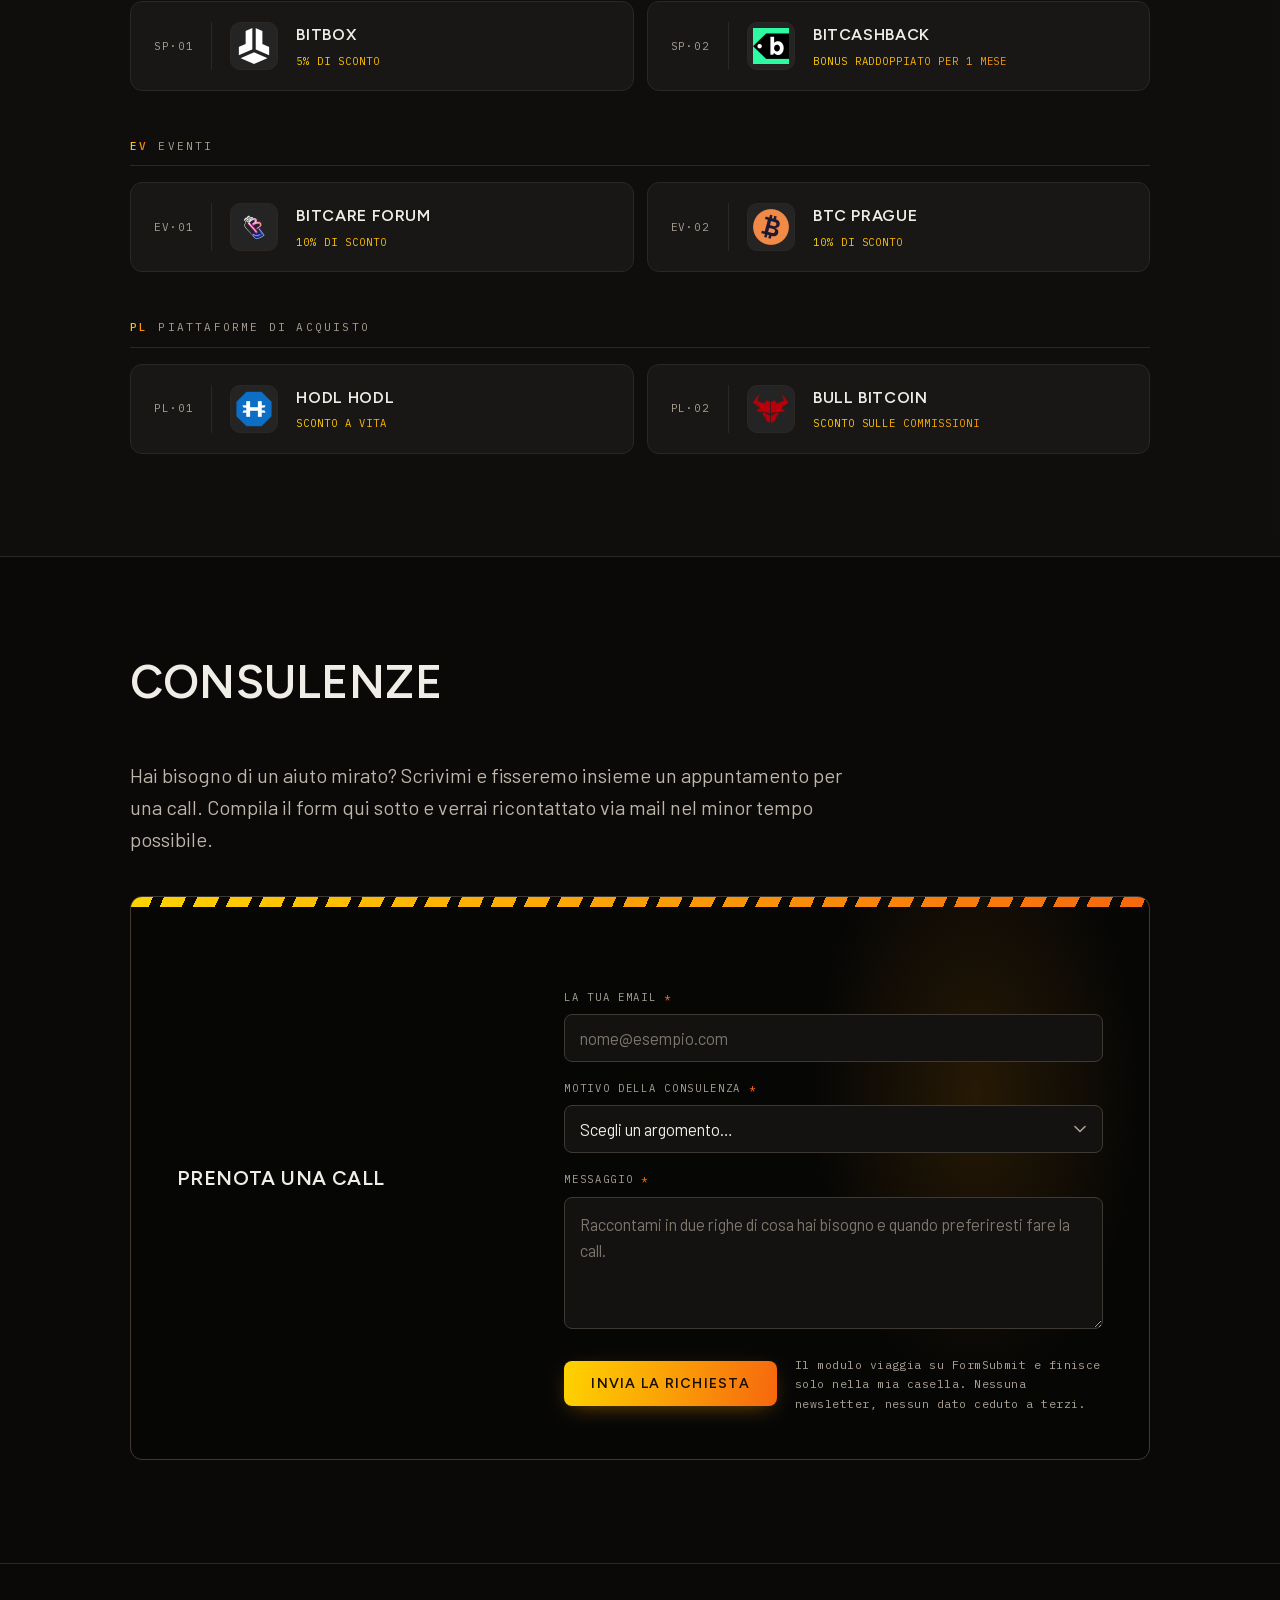
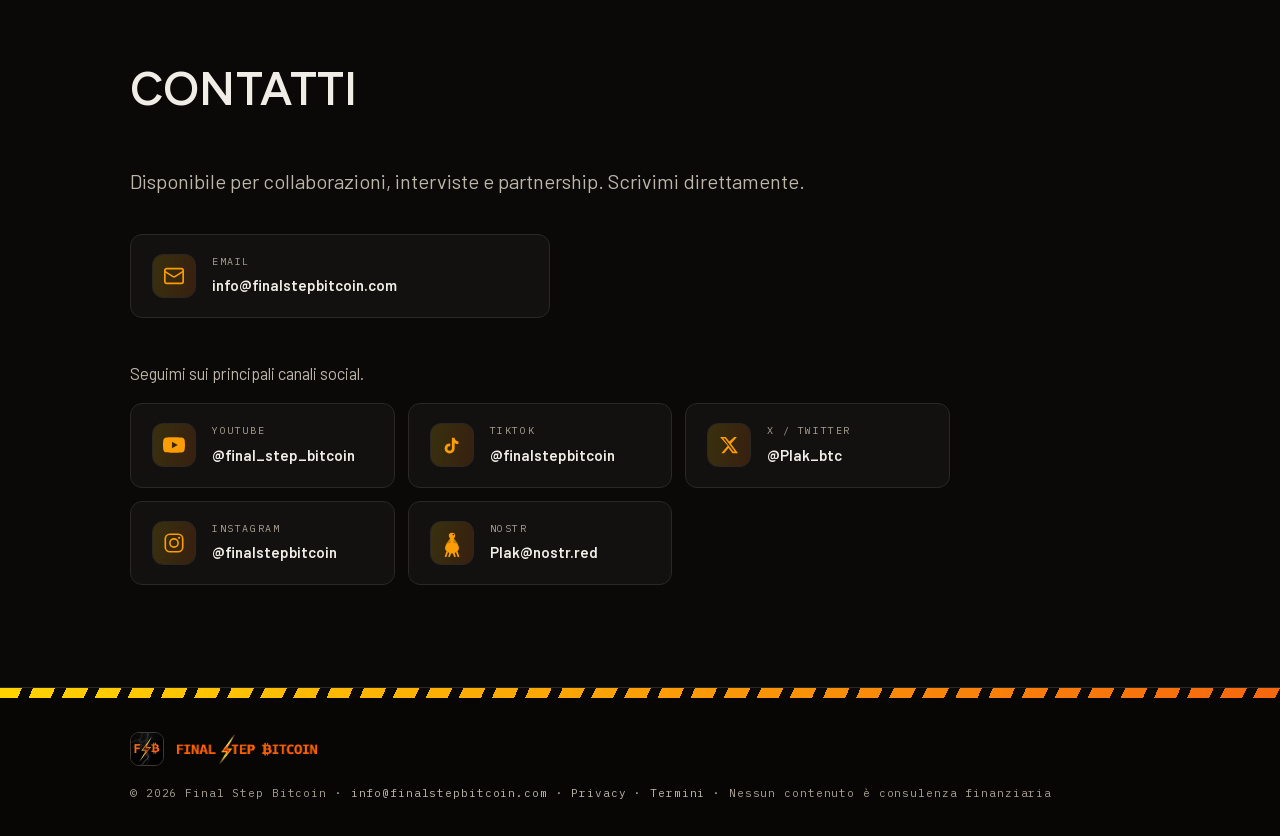
==== commit 664755b7: "Video: aggiornato l'elenco dal canale YouTube" ====
--- a/index.html
+++ b/index.html
@@ -180,6 +180,7 @@
     <div class="vgrid rise" id="vgrid">
       <!-- VIDEO:INIZIO — scritto dal compito automatico (.github/scripts/aggiorna-video.py).
            Non modificare a mano: al prossimo aggiornamento verrebbe sovrascritto. -->
+      <a href="https://www.youtube.com/watch?v=xxSL4KpGuws" target="_blank" rel="noopener" class="vcard"><span class="vthumb"><img src="https://img.youtube.com/vi/xxSL4KpGuws/mqdefault.jpg" alt="" loading="lazy" decoding="async"><span class="vplay"><svg viewBox="0 0 24 24" aria-hidden="true"><path d="M8 5v14l11-7z"/></svg></span></span><span class="vinfo"><span class="vtitle">Accetti bitcoin nella tua azienda? Così non ti bloccano il conto</span><span class="vdate">25 nov 2026</span></span></a>
       <a href="https://www.youtube.com/watch?v=8imB8YavrxI" target="_blank" rel="noopener" class="vcard"><span class="vthumb"><img src="https://img.youtube.com/vi/8imB8YavrxI/mqdefault.jpg" alt="" loading="lazy" decoding="async"><span class="vplay"><svg viewBox="0 0 24 24" aria-hidden="true"><path d="M8 5v14l11-7z"/></svg></span></span><span class="vinfo"><span class="vtitle">Come proteggere la chiave privata di Nostr | Serie Nostr ep. 3</span><span class="vdate">18 nov 2026</span></span></a>
       <a href="https://www.youtube.com/watch?v=RiONZFGbf4o" target="_blank" rel="noopener" class="vcard"><span class="vthumb"><img src="https://img.youtube.com/vi/RiONZFGbf4o/mqdefault.jpg" alt="" loading="lazy" decoding="async"><span class="vplay"><svg viewBox="0 0 24 24" aria-hidden="true"><path d="M8 5v14l11-7z"/></svg></span></span><span class="vinfo"><span class="vtitle">Come fare uno swap da Lightning a on-chain con SatsRouting</span><span class="vdate">11 nov 2026</span></span></a>
       <!-- VIDEO:FINE -->
